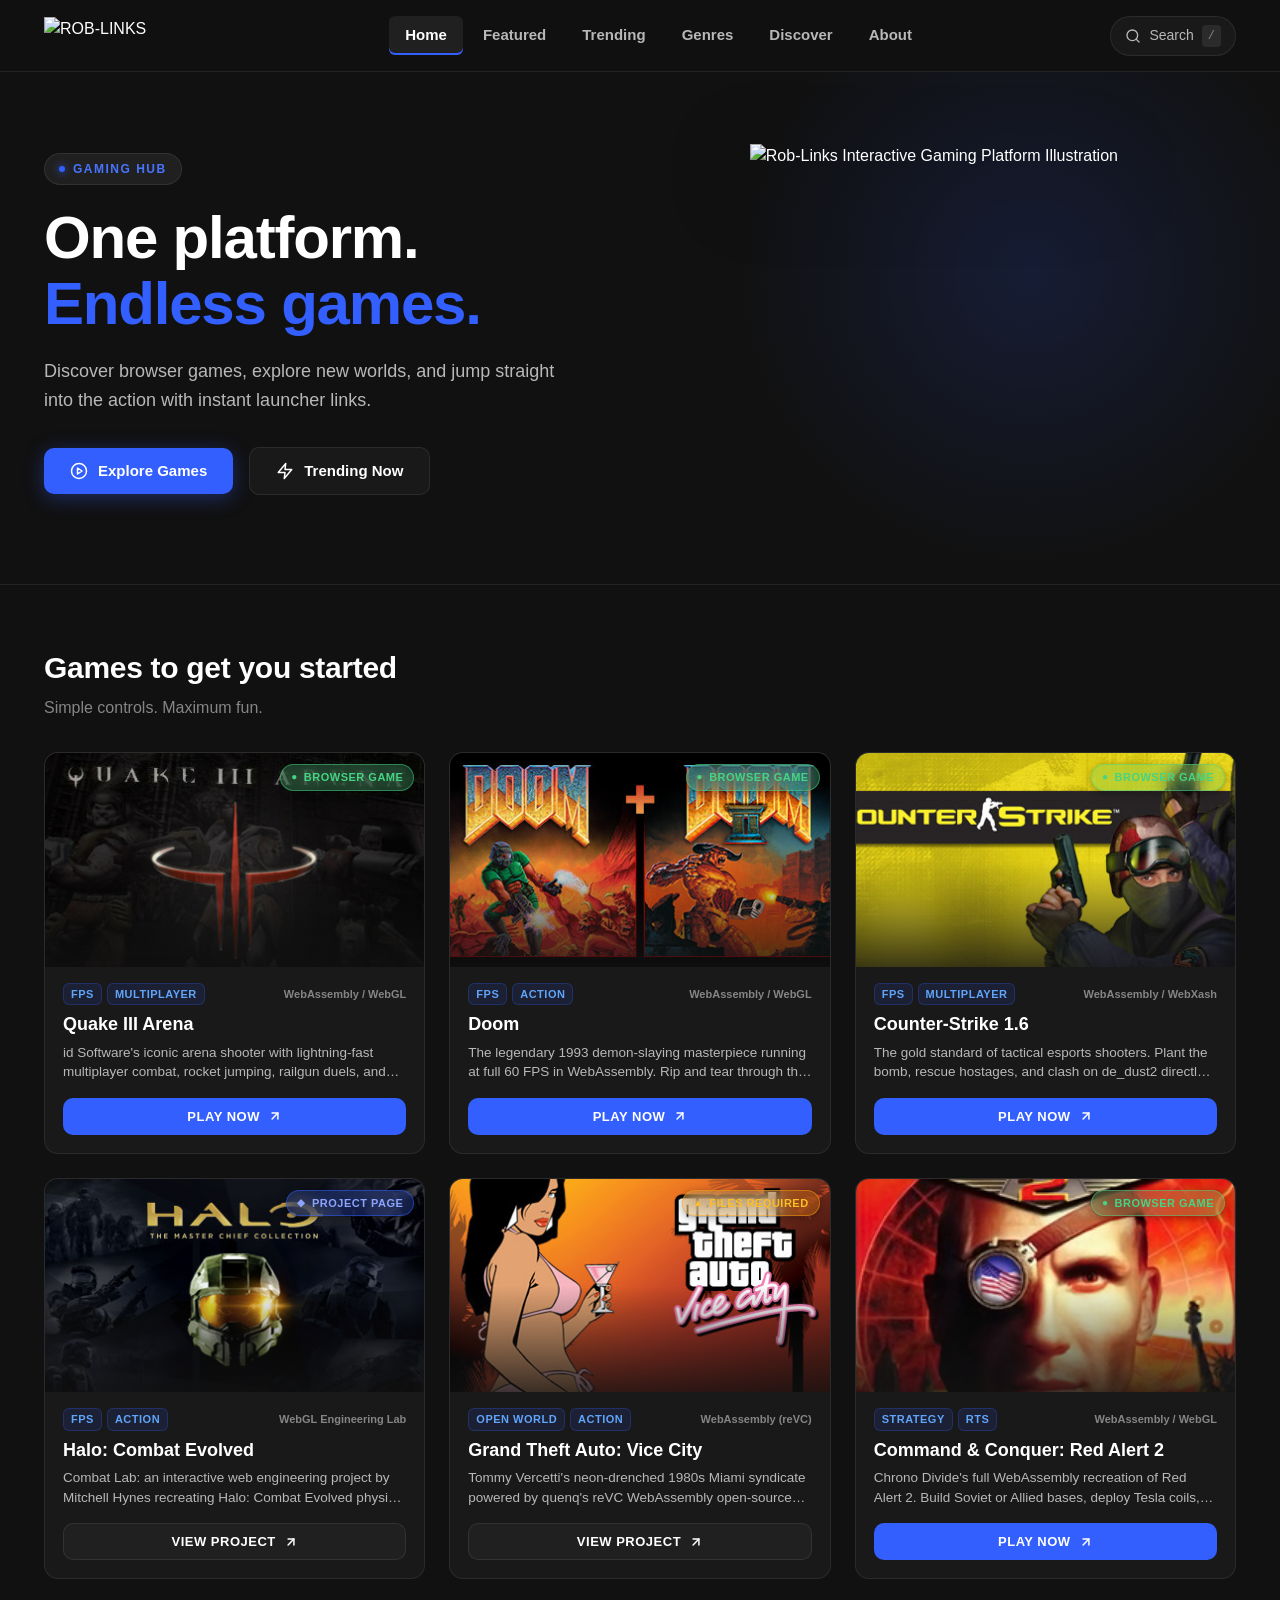
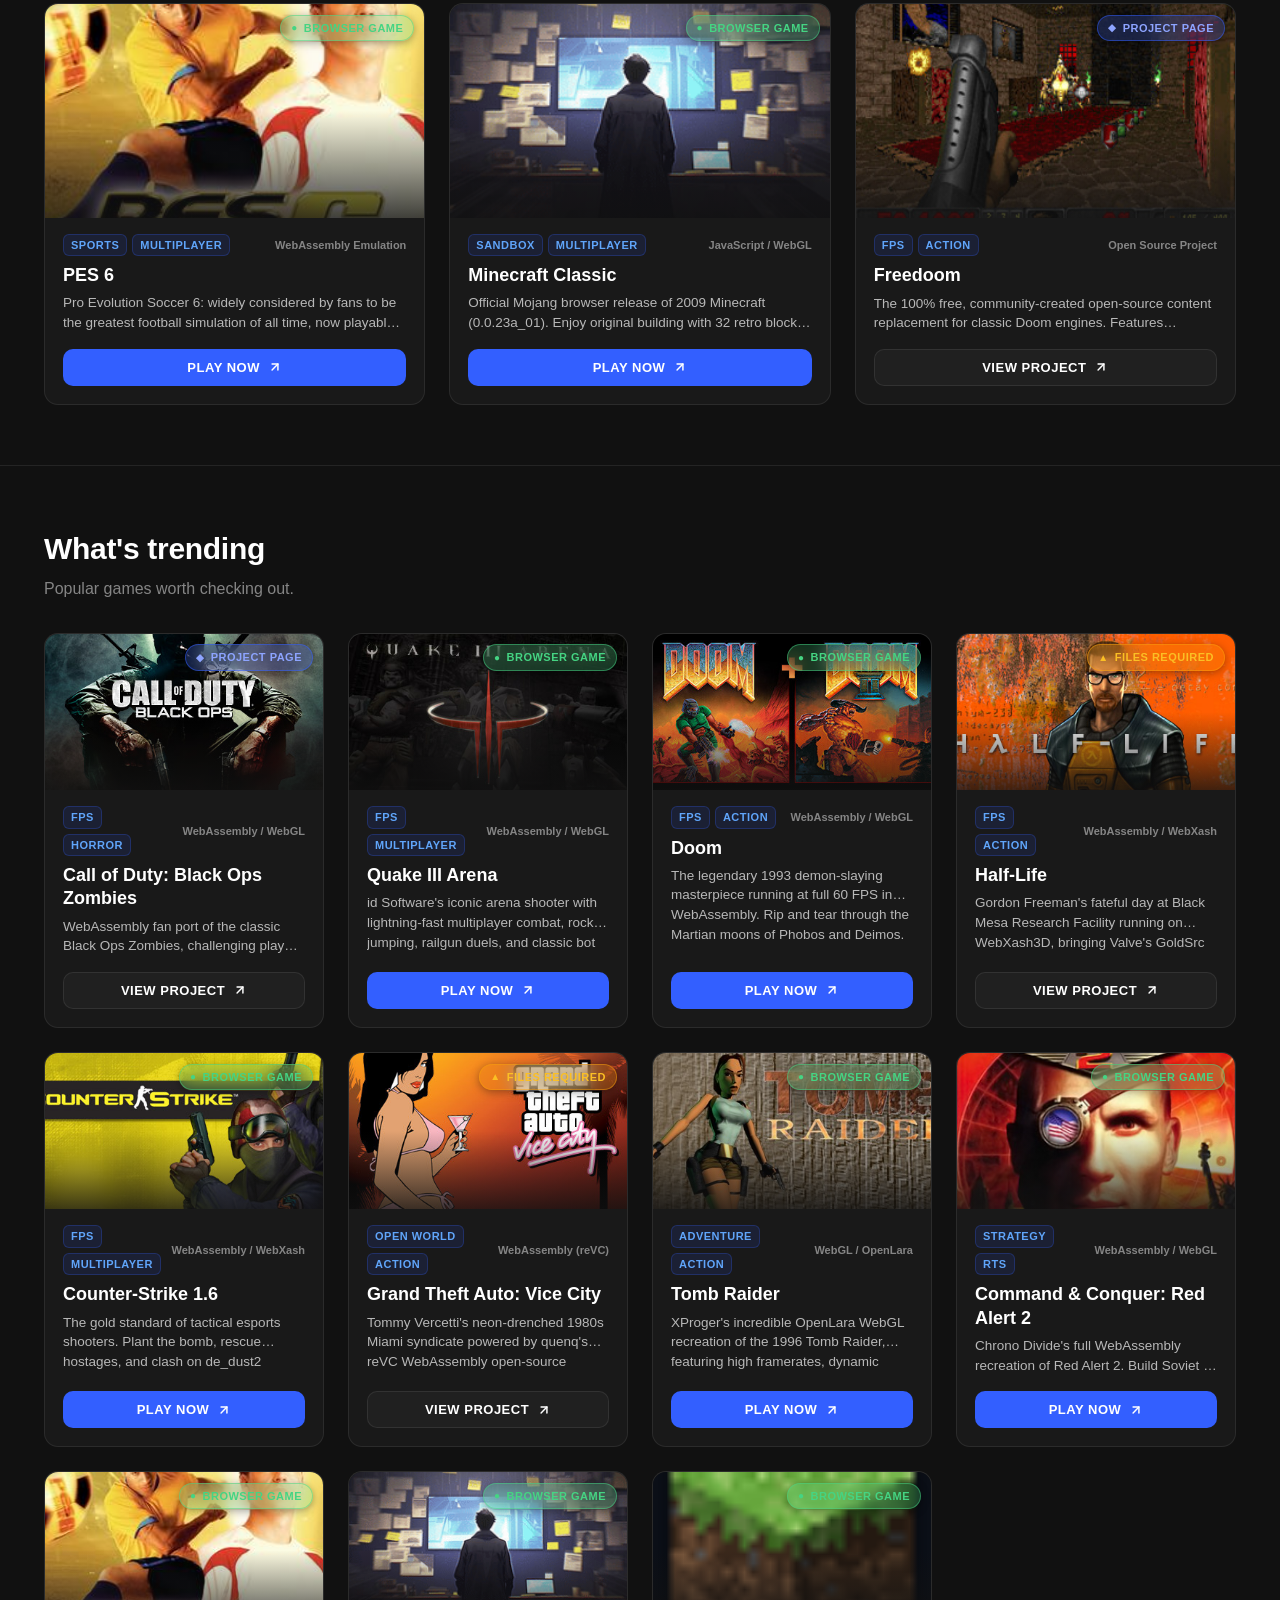
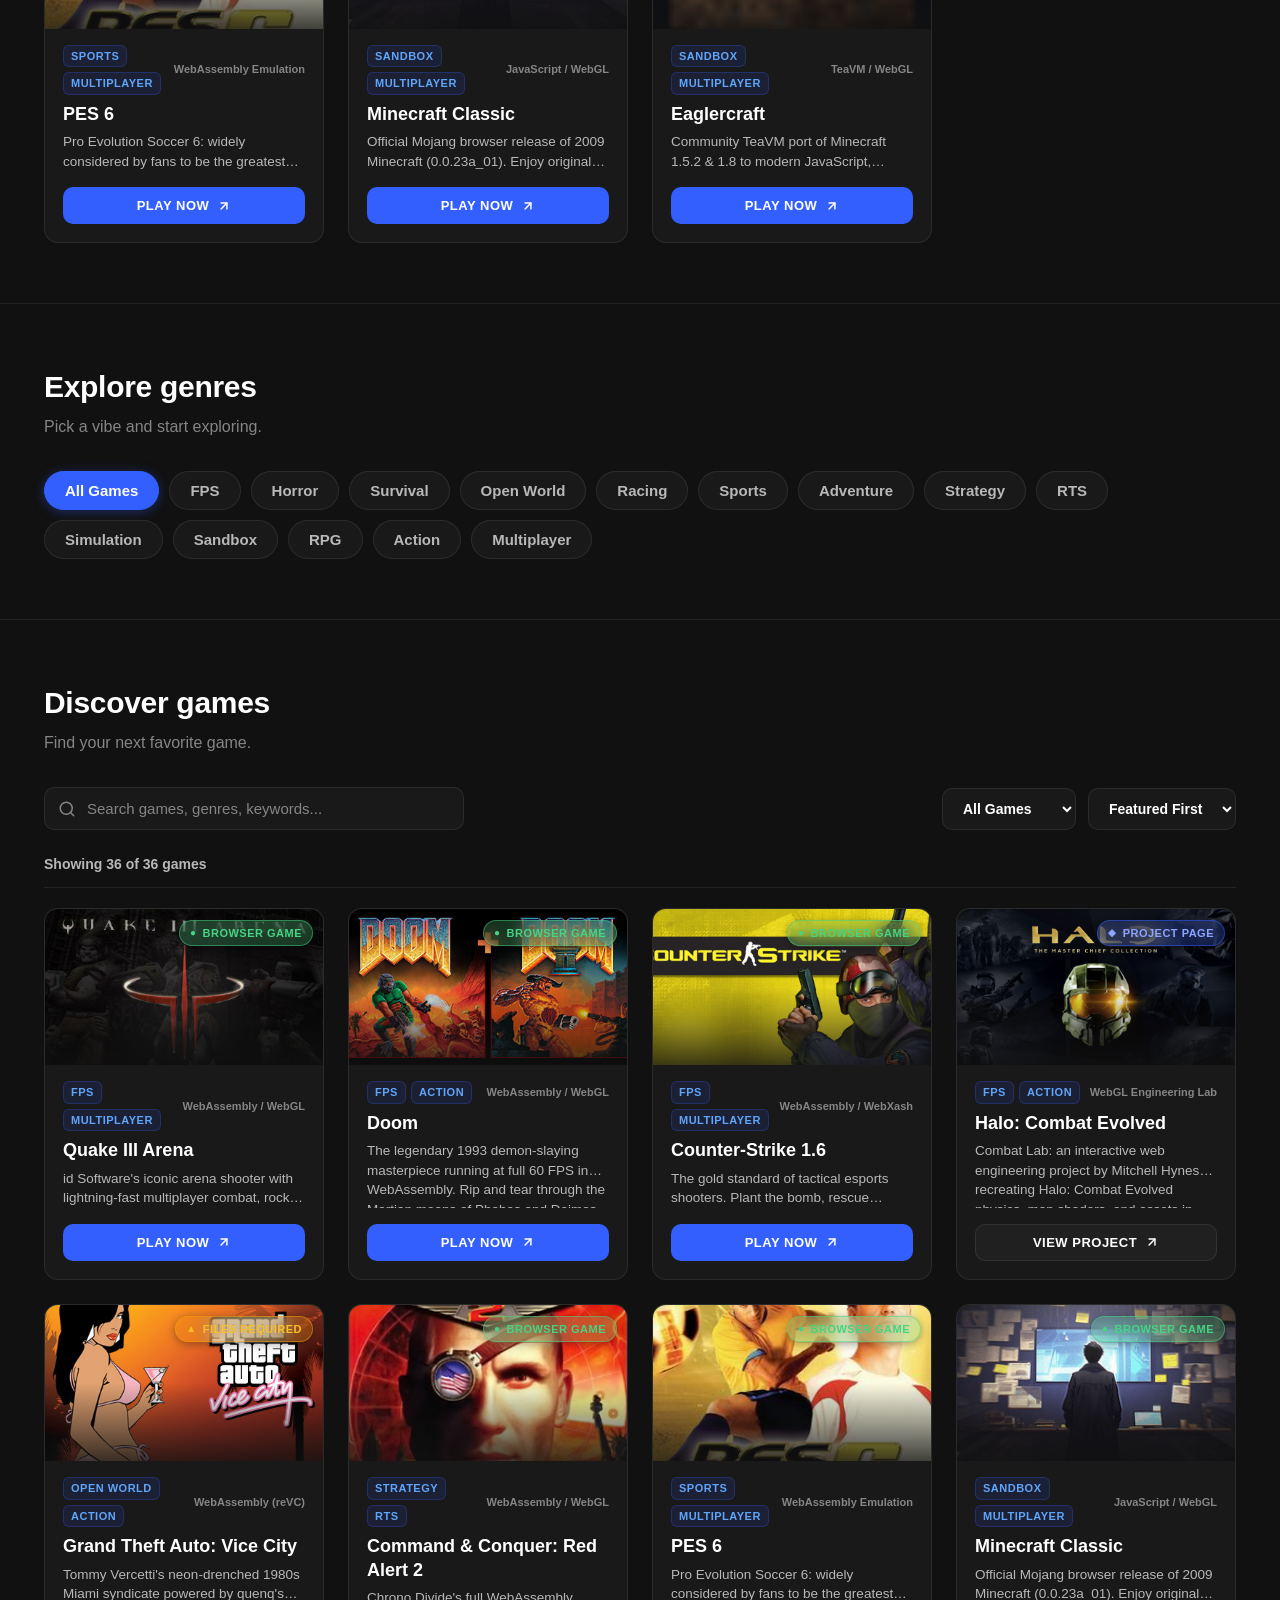
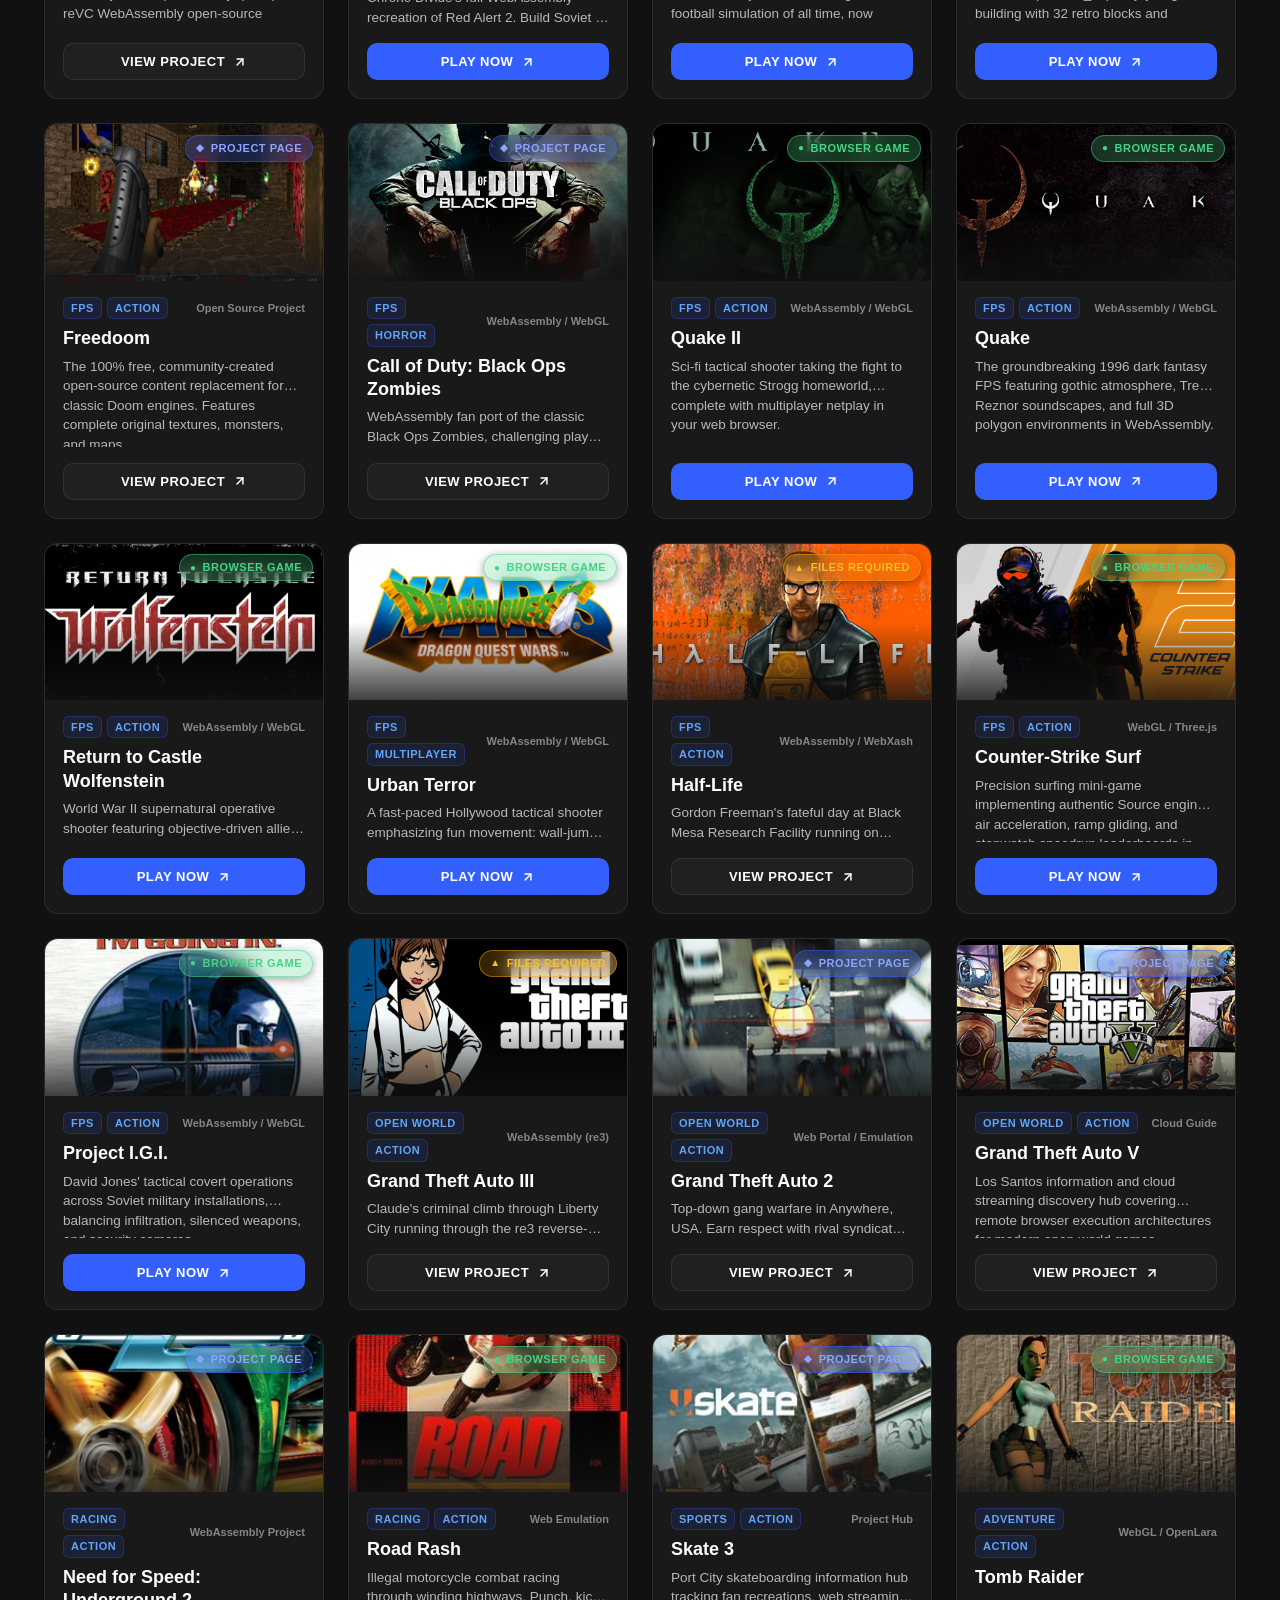
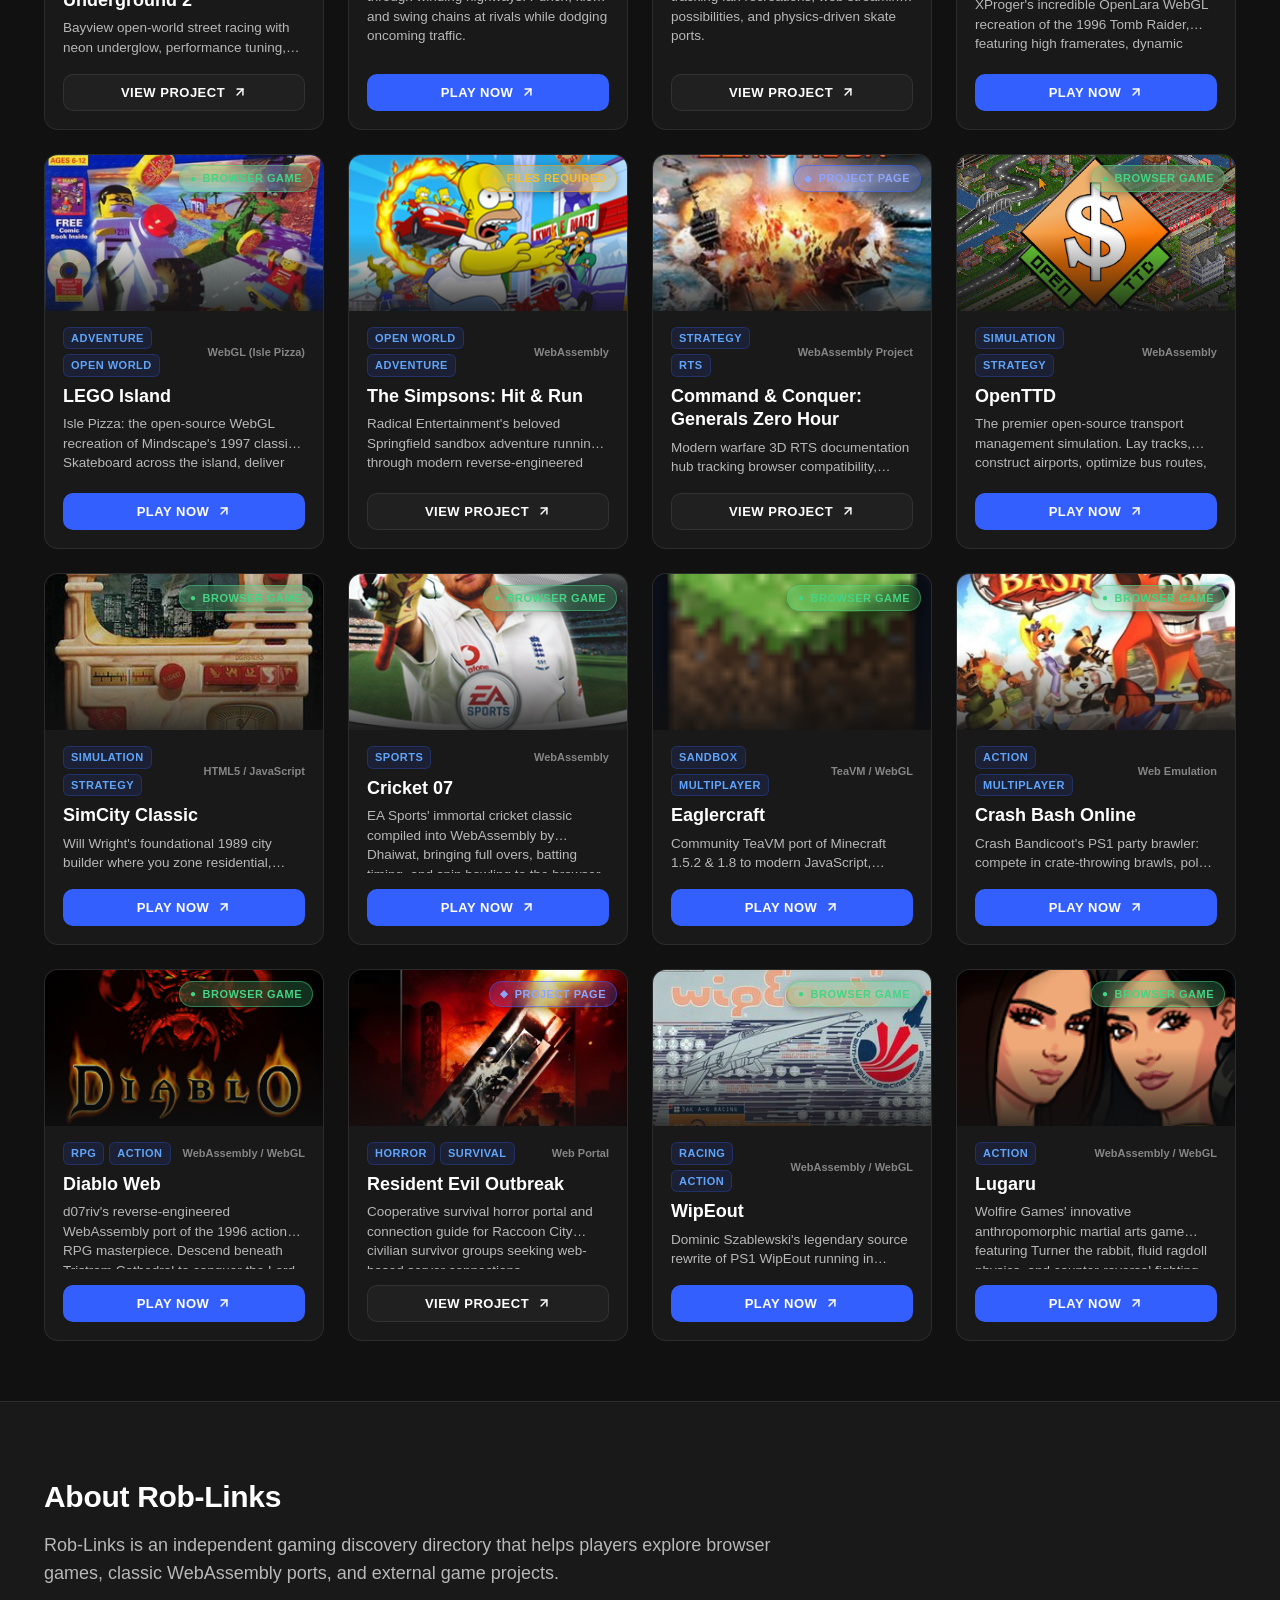
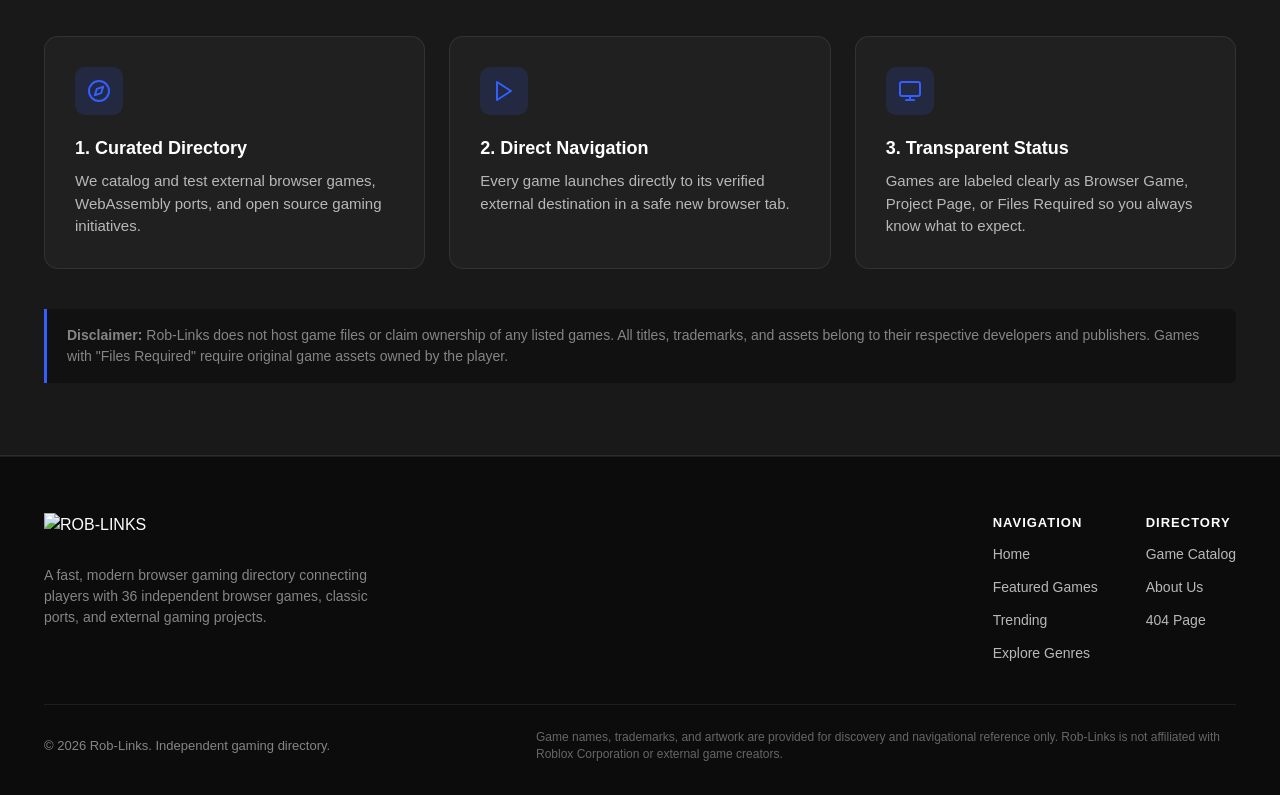
==== index.html @ 2cc61511 "Transform Rob-Links into full 36-game directory with authentic artwork, verified links, and game det" ====
<!DOCTYPE html>
<html lang="en">
<head>
  <meta charset="UTF-8">
  <meta name="viewport" content="width=device-width, initial-scale=1.0">
  <title>Rob-Links | Discover Browser Games</title>
  
  <!-- SEO & Social Sharing Metadata -->
  <meta name="description" content="Discover browser games, explore different genres, and launch your favorite gaming demos with Rob-Links.">
  <meta name="theme-color" content="#111111">
  <meta name="robots" content="index, follow">

  <!-- Open Graph -->
  <meta property="og:type" content="website">
  <meta property="og:title" content="Rob-Links | Discover Browser Games">
  <meta property="og:description" content="Discover browser games, explore different genres, and launch your favorite gaming demos with Rob-Links.">
  <meta property="og:image" content="assets/images/hero-illustration.svg">

  <!-- Favicon -->
  <link rel="icon" type="image/svg+xml" href="assets/images/favicon.svg">

  <!-- Stylesheet (Relative Path for GitHub Pages compatibility) -->
  <link rel="stylesheet" href="assets/css/style.css">
</head>
<body>

  <!-- ======================================================================
       1. Header & Navigation
       ====================================================================== -->
  <header class="site-header" role="banner">
    <div class="container header-inner">
      <!-- Left: Logo & Brand -->
      <a href="#home" class="brand-link" aria-label="Rob-Links Homepage">
        <img src="assets/images/logo.svg" alt="ROB-LINKS" class="brand-logo-img" width="180" height="42">
      </a>

      <!-- Center: Desktop Navigation -->
      <nav class="main-nav" aria-label="Primary Navigation">
        <ul class="nav-list">
          <li><a href="#home" class="nav-link is-active">Home</a></li>
          <li><a href="#featured" class="nav-link">Featured</a></li>
          <li><a href="#trending" class="nav-link">Trending</a></li>
          <li><a href="#genres" class="nav-link">Genres</a></li>
          <li><a href="#discover" class="nav-link">Discover</a></li>
          <li><a href="#about" class="nav-link">About</a></li>
        </ul>
      </nav>

      <!-- Right: Search Trigger & Mobile Toggle -->
      <div class="header-actions">
        <a href="#discover" class="btn-search-trigger" aria-label="Jump to game search">
          <svg viewBox="0 0 24 24" width="16" height="16" fill="none" stroke="currentColor" stroke-width="2" stroke-linecap="round" stroke-linejoin="round" aria-hidden="true">
            <circle cx="11" cy="11" r="8"></circle>
            <line x1="21" y1="21" x2="16.65" y2="16.65"></line>
          </svg>
          <span>Search</span>
          <span class="search-shortcut">/</span>
        </a>

        <!-- Mobile Menu Hamburger Button -->
        <button type="button" class="btn-mobile-menu" id="mobileMenuBtn" aria-label="Toggle navigation menu" aria-expanded="false" aria-controls="mobileNav">
          <span></span>
          <span></span>
          <span></span>
        </button>
      </div>
    </div>

    <!-- Mobile Navigation Drawer -->
    <nav class="mobile-nav" id="mobileNav" aria-label="Mobile Navigation">
      <ul class="mobile-nav-list">
        <li><a href="#home" class="nav-link">Home</a></li>
        <li><a href="#featured" class="nav-link">Featured</a></li>
        <li><a href="#trending" class="nav-link">Trending</a></li>
        <li><a href="#genres" class="nav-link">Genres</a></li>
        <li><a href="#discover" class="nav-link">Discover</a></li>
        <li><a href="#about" class="nav-link">About</a></li>
      </ul>
    </nav>
  </header>

  <main id="mainContent">

    <!-- ====================================================================
         2. Hero Section
         ==================================================================== -->
    <section id="home" class="hero-section" aria-labelledby="heroTitle">
      <div class="hero-ambient-glow" aria-hidden="true"></div>
      <div class="container hero-grid">
        <!-- Left: Copy & Actions -->
        <div class="hero-content">
          <div class="hero-badge">
            <span class="hero-badge-dot"></span>
            <span>Gaming Hub</span>
          </div>
          <h1 id="heroTitle" class="hero-title">
            One platform.
            <span class="title-accent">Endless games.</span>
          </h1>
          <p class="hero-description">
            Discover browser games, explore new worlds, and jump straight into the action with instant launcher links.
          </p>
          <div class="hero-cta-group">
            <a href="#discover" class="btn btn-primary">
              <svg viewBox="0 0 24 24" width="18" height="18" fill="none" stroke="currentColor" stroke-width="2" stroke-linecap="round" stroke-linejoin="round" aria-hidden="true">
                <circle cx="12" cy="12" r="10"></circle>
                <polygon points="10 8 16 12 10 16 10 8"></polygon>
              </svg>
              <span>Explore Games</span>
            </a>
            <a href="#trending" class="btn btn-secondary">
              <svg viewBox="0 0 24 24" width="18" height="18" fill="none" stroke="currentColor" stroke-width="2" stroke-linecap="round" stroke-linejoin="round" aria-hidden="true">
                <path d="M13 2L3 14h9l-1 8 10-12h-9l1-8z"></path>
              </svg>
              <span>Trending Now</span>
            </a>
          </div>
        </div>

        <!-- Right: Custom Gaming Visual Illustration -->
        <div class="hero-visual" aria-hidden="true">
          <img 
            src="assets/images/hero-illustration.svg" 
            alt="Rob-Links Interactive Gaming Platform Illustration" 
            class="hero-illustration-img" 
            width="580" 
            height="430"
          >
        </div>
      </div>
    </section>

    <!-- ====================================================================
         3. Featured Games Section
         ==================================================================== -->
    <section id="featured" class="section-wrapper featured-section" aria-labelledby="featuredHeading">
      <div class="container">
        <header class="section-header">
          <div class="section-title-wrap">
            <h2 id="featuredHeading" class="section-title">Games to get you started</h2>
            <p class="section-subtitle">Simple controls. Maximum fun.</p>
          </div>
        </header>

        <!-- Featured 3-Card Grid (Populated dynamically from GAMES catalog) -->
        <div class="games-grid featured-grid" id="featuredGrid" role="region" aria-label="Featured Games">
          <!-- Populated by app.js -->
        </div>
      </div>
    </section>

    <!-- ====================================================================
         4. Trending Games Section
         ==================================================================== -->
    <section id="trending" class="section-wrapper trending-section" aria-labelledby="trendingHeading">
      <div class="container">
        <header class="section-header">
          <div class="section-title-wrap">
            <h2 id="trendingHeading" class="section-title">What's trending</h2>
            <p class="section-subtitle">Popular games worth checking out.</p>
          </div>
        </header>

        <!-- Trending 4-Card Grid (Populated dynamically from GAMES catalog) -->
        <div class="games-grid trending-grid" id="trendingGrid" role="region" aria-label="Trending Games">
          <!-- Populated by app.js -->
        </div>
      </div>
    </section>

    <!-- ====================================================================
         5. Explore Genres Section
         ==================================================================== -->
    <section id="genres" class="section-wrapper genres-section" aria-labelledby="genresHeading">
      <div class="container">
        <header class="section-header">
          <div class="section-title-wrap">
            <h2 id="genresHeading" class="section-title">Explore genres</h2>
            <p class="section-subtitle">Pick a vibe and start exploring.</p>
          </div>
        </header>

        <!-- Interactive Genre Pills Filter -->
        <div class="genres-pill-wrapper" id="genreFilterContainer" role="group" aria-label="Game Genre Filters">
          <!-- Populated by app.js -->
        </div>
      </div>
    </section>

    <!-- ====================================================================
         6. Discover Games Catalog Section
         ==================================================================== -->
    <section id="discover" class="section-wrapper discover-section" aria-labelledby="discoverHeading">
      <div class="container">
        <header class="section-header">
          <div class="section-title-wrap">
            <h2 id="discoverHeading" class="section-title">Discover games</h2>
            <p class="section-subtitle">Find your next favorite game.</p>
          </div>
        </header>

        <!-- Catalog Toolbar: Search, Genre Select, and Sorting -->
        <div class="catalog-toolbar">
          <!-- Search Control -->
          <div class="catalog-search-wrap">
            <svg class="search-input-icon" viewBox="0 0 24 24" width="18" height="18" fill="none" stroke="currentColor" stroke-width="2" stroke-linecap="round" stroke-linejoin="round" aria-hidden="true">
              <circle cx="11" cy="11" r="8"></circle>
              <line x1="21" y1="21" x2="16.65" y2="16.65"></line>
            </svg>
            <input 
              type="text" 
              id="gameSearch" 
              class="catalog-search-input" 
              placeholder="Search games, genres, keywords..." 
              autocomplete="off" 
              spellcheck="false"
              aria-label="Search game catalog"
            >
            <button type="button" id="clearSearchBtn" class="btn-clear-search" aria-label="Clear search input">
              <svg viewBox="0 0 24 24" width="16" height="16" fill="none" stroke="currentColor" stroke-width="2.5" stroke-linecap="round" stroke-linejoin="round" aria-hidden="true">
                <line x1="18" y1="6" x2="6" y2="18"></line>
                <line x1="6" y1="6" x2="18" y2="18"></line>
              </svg>
            </button>
          </div>

          <!-- Controls: Category Dropdown & Sorter -->
          <div class="catalog-controls">
            <label for="catalogGenreSelect" class="visually-hidden" style="position: absolute; width: 1px; height: 1px; padding: 0; margin: -1px; overflow: hidden; clip: rect(0, 0, 0, 0); border: 0;">Genre</label>
            <select id="catalogGenreSelect" class="catalog-select" aria-label="Filter games by genre">
              <!-- Populated by app.js -->
            </select>

            <label for="catalogSortSelect" class="visually-hidden" style="position: absolute; width: 1px; height: 1px; padding: 0; margin: -1px; overflow: hidden; clip: rect(0, 0, 0, 0); border: 0;">Sort By</label>
            <select id="catalogSortSelect" class="catalog-select" aria-label="Sort catalog games">
              <option value="featured">Featured First</option>
              <option value="az">Name (A–Z)</option>
              <option value="za">Name (Z–A)</option>
              <option value="availability">Playable First</option>
              <option value="platform">By Platform</option>
            </select>
          </div>
        </div>

        <!-- Result Metadata Bar -->
        <div class="catalog-meta-bar">
          <span class="catalog-result-count" id="catalogResultCount">Showing 36 games</span>
        </div>

        <!-- Complete Games Catalog Grid -->
        <div class="games-grid catalog-grid" id="catalogGrid" role="region" aria-label="Game Catalog Grid">
          <!-- Populated by app.js -->
        </div>

        <!-- Empty State (Shown when search/filter has 0 matches) -->
        <div class="catalog-empty-state" id="catalogEmptyState" role="status">
          <div class="empty-icon" aria-hidden="true">
            <svg viewBox="0 0 24 24" width="48" height="48" fill="none" stroke="currentColor" stroke-width="1.5" stroke-linecap="round" stroke-linejoin="round">
              <circle cx="11" cy="11" r="8"></circle>
              <line x1="21" y1="21" x2="16.65" y2="16.65"></line>
              <line x1="8" y1="11" x2="14" y2="11"></line>
            </svg>
          </div>
          <h3 class="empty-title">No games found</h3>
          <p class="empty-subtitle">Try another search or select a different category.</p>
          <button type="button" id="resetFiltersBtn" class="btn btn-secondary">
            <span>Reset All Filters</span>
          </button>
        </div>
      </div>
    </section>

    <!-- ====================================================================
         7. About Section
         ==================================================================== -->
    <section id="about" class="about-section" aria-labelledby="aboutHeading">
      <div class="container">
        <div class="about-intro">
          <h2 id="aboutHeading" class="section-title">About Rob-Links</h2>
          <p class="about-description">
            Rob-Links is an independent gaming discovery directory that helps players explore browser games, classic WebAssembly ports, and external game projects.
          </p>
        </div>

        <div class="about-grid">
          <!-- Card 1: External Directory -->
          <div class="about-card">
            <div class="about-card-icon" aria-hidden="true">
              <svg viewBox="0 0 24 24" width="24" height="24" fill="none" stroke="currentColor" stroke-width="2" stroke-linecap="round" stroke-linejoin="round">
                <circle cx="12" cy="12" r="10"></circle>
                <polygon points="16.24 7.76 14.12 14.12 7.76 16.24 9.88 9.88 16.24 7.76"></polygon>
              </svg>
            </div>
            <h3 class="about-card-title">1. Curated Directory</h3>
            <p class="about-card-text">We catalog and test external browser games, WebAssembly ports, and open source gaming initiatives.</p>
          </div>

          <!-- Card 2: Safe External Launch -->
          <div class="about-card">
            <div class="about-card-icon" aria-hidden="true">
              <svg viewBox="0 0 24 24" width="24" height="24" fill="none" stroke="currentColor" stroke-width="2" stroke-linecap="round" stroke-linejoin="round">
                <polygon points="5 3 19 12 5 21 5 3"></polygon>
              </svg>
            </div>
            <h3 class="about-card-title">2. Direct Navigation</h3>
            <p class="about-card-text">Every game launches directly to its verified external destination in a safe new browser tab.</p>
          </div>

          <!-- Card 3: Clear Availability -->
          <div class="about-card">
            <div class="about-card-icon" aria-hidden="true">
              <svg viewBox="0 0 24 24" width="24" height="24" fill="none" stroke="currentColor" stroke-width="2" stroke-linecap="round" stroke-linejoin="round">
                <rect x="2" y="3" width="20" height="14" rx="2" ry="2"></rect>
                <line x1="8" y1="21" x2="16" y2="21"></line>
                <line x1="12" y1="17" x2="12" y2="21"></line>
              </svg>
            </div>
            <h3 class="about-card-title">3. Transparent Status</h3>
            <p class="about-card-text">Games are labeled clearly as Browser Game, Project Page, or Files Required so you always know what to expect.</p>
          </div>
        </div>

        <div class="about-disclaimer-box" role="note">
          <p><strong>Disclaimer:</strong> Rob-Links does not host game files or claim ownership of any listed games. All titles, trademarks, and assets belong to their respective developers and publishers. Games with "Files Required" require original game assets owned by the player.</p>
        </div>
      </div>
    </section>

  </main>

  <!-- ======================================================================
       8. Footer
       ====================================================================== -->
  <footer class="site-footer" role="contentinfo">
    <div class="container">
      <div class="footer-top">
        <div class="footer-brand">
          <a href="#home" class="brand-link" aria-label="Rob-Links Footer Home">
            <img src="assets/images/logo.svg" alt="ROB-LINKS" width="160" height="38">
          </a>
          <p class="footer-desc">
            A fast, modern browser gaming directory connecting players with 36 independent browser games, classic ports, and external gaming projects.
          </p>
        </div>

        <div class="footer-nav">
          <div class="footer-nav-col">
            <span class="footer-col-title">Navigation</span>
            <a href="#home" class="footer-link">Home</a>
            <a href="#featured" class="footer-link">Featured Games</a>
            <a href="#trending" class="footer-link">Trending</a>
            <a href="#genres" class="footer-link">Explore Genres</a>
          </div>
          <div class="footer-nav-col">
            <span class="footer-col-title">Directory</span>
            <a href="#discover" class="footer-link">Game Catalog</a>
            <a href="#about" class="footer-link">About Us</a>
            <a href="404.html" class="footer-link">404 Page</a>
          </div>
        </div>
      </div>

      <div class="footer-bottom">
        <p class="footer-copyright">
          &copy; 2026 Rob-Links. Independent gaming directory.
        </p>
        <p class="footer-legal">
          Game names, trademarks, and artwork are provided for discovery and navigational reference only. Rob-Links is not affiliated with Roblox Corporation or external game creators.
        </p>
      </div>
    </div>
  </footer>

  <!-- Floating Back to Top Button -->
  <button type="button" class="btn-back-to-top" id="backToTopBtn" aria-label="Back to top of page">
    <svg viewBox="0 0 24 24" width="20" height="20" fill="none" stroke="currentColor" stroke-width="2.5" stroke-linecap="round" stroke-linejoin="round" aria-hidden="true">
      <polyline points="18 15 12 9 6 15"></polyline>
    </svg>
  </button>

  <!-- ======================================================================
       9. Game Details Modal Dialog
       ====================================================================== -->
  <div class="modal-overlay" id="gameDetailsModal" role="dialog" aria-modal="true" aria-hidden="true" aria-labelledby="detailsModalTitle">
    <div class="modal-backdrop" id="detailsModalBackdrop"></div>
    <div class="modal-details-card">
      <div class="modal-details-header">
        <div id="detailsModalMedia"></div>
        <div class="modal-header-gradient"></div>
        <button type="button" class="btn-modal-close-icon" id="detailsModalCloseBtn" aria-label="Close game details modal">
          <svg viewBox="0 0 24 24" width="18" height="18" fill="none" stroke="currentColor" stroke-width="2.5" stroke-linecap="round" stroke-linejoin="round">
            <line x1="18" y1="6" x2="6" y2="18"></line>
            <line x1="6" y1="6" x2="18" y2="18"></line>
          </svg>
        </button>
      </div>

      <div class="modal-details-body">
        <div class="modal-top-row">
          <h2 class="modal-title" id="detailsModalTitle">Game Title</h2>
          <div id="detailsModalStatusBadge"></div>
        </div>

        <div class="modal-genres-wrap" id="detailsModalGenres"></div>

        <p class="modal-description-text" id="detailsModalDescription">Detailed game description.</p>

        <div class="modal-specs-grid">
          <div class="modal-spec-item">
            <span class="modal-spec-label">Platform / Engine</span>
            <span class="modal-spec-val" id="detailsModalPlatform">WebAssembly / WebGL</span>
          </div>
          <div class="modal-spec-item">
            <span class="modal-spec-label">Requirements</span>
            <span class="modal-spec-val" id="detailsModalRequirements">Keyboard &amp; mouse lock supported.</span>
          </div>
        </div>

        <div class="modal-footer-action-row">
          <div class="modal-external-notice" id="detailsModalExternalNotice">
            <svg viewBox="0 0 24 24" width="16" height="16" fill="none" stroke="currentColor" stroke-width="2" stroke-linecap="round" stroke-linejoin="round" aria-hidden="true">
              <circle cx="12" cy="12" r="10"></circle>
              <line x1="12" y1="16" x2="12" y2="12"></line>
              <line x1="12" y1="8" x2="12.01" y2="8"></line>
            </svg>
            <span>Opens external game destination in a new tab.</span>
          </div>
          <button type="button" class="btn-modal-launch" id="detailsModalLaunchBtn">
            <span>PLAY NOW</span>
            <svg viewBox="0 0 24 24" width="16" height="16" fill="none" stroke="currentColor" stroke-width="2.5" stroke-linecap="round" stroke-linejoin="round" aria-hidden="true">
              <path d="M18 13v6a2 2 0 0 1-2 2H5a2 2 0 0 1-2-2V8a2 2 0 0 1 2-2h6"></path>
              <polyline points="15 3 21 3 21 9"></polyline>
              <line x1="10" y1="14" x2="21" y2="3"></line>
            </svg>
          </button>
        </div>
      </div>
    </div>
  </div>

  <!-- Scripts (Single Source of Truth + App Logic) -->
  <script src="assets/js/games-data.js"></script>
  <script src="assets/js/app.js"></script>
</body>
</html>
---- assets/css/style.css ----
/* ==========================================================================
   ROB-LINKS — Gaming Discovery Platform Stylesheet
   Inspired by modern dark gaming interfaces and Roblox aesthetic.
   ========================================================================== */

/* --------------------------------------------------------------------------
   1. Design System & CSS Variables
   -------------------------------------------------------------------------- */
:root {
  /* Color Palette */
  --background: #111111;
  --surface: #191919;
  --surface-hover: #242424;
  --surface-elevated: #202020;

  --text-primary: #ffffff;
  --text-secondary: #b8b8b8;
  --text-muted: #858585;

  --accent: #335fff;
  --accent-hover: #4774ff;
  --accent-glow: rgba(51, 95, 255, 0.25);

  --border: rgba(255, 255, 255, 0.08);
  --border-focus: rgba(51, 95, 255, 0.6);

  --success: #45d483;
  --warning: #f59e0b;
  --danger: #ef4444;

  /* Typography */
  --font-sans: 'Inter', -apple-system, BlinkMacSystemFont, 'Segoe UI', Roboto, Helvetica, Arial, sans-serif;
  --font-mono: 'JetBrains Mono', 'Fira Code', monospace;

  /* Layout & Spacing */
  --container-max: 1240px;
  --header-height: 72px;
  --radius-sm: 6px;
  --radius-md: 10px;
  --radius-lg: 14px;
  --radius-full: 9999px;

  /* Transitions */
  --transition-fast: 0.15s ease;
  --transition-normal: 0.25s ease;
  --transition-smooth: 0.35s cubic-bezier(0.16, 1, 0.3, 1);

  /* Shadows */
  --shadow-sm: 0 2px 8px rgba(0, 0, 0, 0.35);
  --shadow-md: 0 8px 24px rgba(0, 0, 0, 0.45);
  --shadow-lg: 0 16px 40px rgba(0, 0, 0, 0.6);
  --shadow-accent: 0 4px 20px rgba(51, 95, 255, 0.35);
}

/* --------------------------------------------------------------------------
   2. Reset & Base Styles
   -------------------------------------------------------------------------- */
*,
*::before,
*::after {
  box-sizing: border-box;
  margin: 0;
  padding: 0;
}

html {
  font-size: 16px;
  scroll-behavior: smooth;
  scroll-padding-top: calc(var(--header-height) + 16px);
  -webkit-text-size-adjust: 100%;
}

body {
  background-color: var(--background);
  color: var(--text-primary);
  font-family: var(--font-sans);
  line-height: 1.5;
  overflow-x: hidden;
  min-height: 100vh;
  display: flex;
  flex-direction: column;
  -webkit-font-smoothing: antialiased;
  -moz-osx-font-smoothing: grayscale;
}

body.modal-open {
  overflow: hidden;
}

a {
  color: inherit;
  text-decoration: none;
  transition: color var(--transition-fast);
}

button {
  font-family: inherit;
  font-size: inherit;
  cursor: pointer;
  border: none;
  background: none;
  color: inherit;
  outline: none;
}

img, svg {
  display: block;
  max-width: 100%;
}

/* Accessible focus visible rings */
:focus-visible {
  outline: 2px solid var(--accent);
  outline-offset: 2px;
}

/* Container */
.container {
  width: 100%;
  max-width: var(--container-max);
  margin-left: auto;
  margin-right: auto;
  padding-left: 24px;
  padding-right: 24px;
}

/* --------------------------------------------------------------------------
   3. Header & Navigation
   -------------------------------------------------------------------------- */
.site-header {
  position: sticky;
  top: 0;
  z-index: 100;
  height: var(--header-height);
  background-color: rgba(17, 17, 17, 0.88);
  backdrop-filter: blur(14px);
  -webkit-backdrop-filter: blur(14px);
  border-bottom: 1px solid var(--border);
  transition: background-color var(--transition-normal), border-color var(--transition-normal);
}

.site-header.is-scrolled {
  background-color: rgba(17, 17, 17, 0.96);
  border-bottom-color: rgba(255, 255, 255, 0.12);
  box-shadow: 0 4px 20px rgba(0, 0, 0, 0.5);
}

.header-inner {
  display: flex;
  align-items: center;
  justify-content: space-between;
  height: 100%;
}

/* Brand Logo */
.brand-link {
  display: flex;
  align-items: center;
  gap: 12px;
  user-select: none;
}

.brand-logo-img {
  height: 38px;
  width: auto;
  transition: transform var(--transition-fast);
}

.brand-link:hover .brand-logo-img {
  transform: scale(1.02);
}

/* Desktop Navigation */
.main-nav {
  display: flex;
  align-items: center;
  gap: 8px;
}

.nav-list {
  display: flex;
  align-items: center;
  list-style: none;
  gap: 4px;
}

.nav-link {
  display: inline-flex;
  align-items: center;
  padding: 8px 16px;
  font-size: 0.9375rem;
  font-weight: 600;
  color: var(--text-secondary);
  border-radius: var(--radius-sm);
  transition: color var(--transition-fast), background-color var(--transition-fast);
}

.nav-link:hover {
  color: var(--text-primary);
  background-color: var(--surface-hover);
}

.nav-link.is-active {
  color: var(--text-primary);
  background-color: var(--surface-elevated);
  box-shadow: inset 0 -2px 0 var(--accent);
}

/* Header Actions */
.header-actions {
  display: flex;
  align-items: center;
  gap: 12px;
}

.btn-search-trigger {
  display: flex;
  align-items: center;
  gap: 8px;
  padding: 8px 14px;
  background-color: var(--surface);
  border: 1px solid var(--border);
  border-radius: var(--radius-full);
  color: var(--text-secondary);
  font-size: 0.875rem;
  font-weight: 500;
  transition: all var(--transition-fast);
}

.btn-search-trigger:hover {
  background-color: var(--surface-hover);
  color: var(--text-primary);
  border-color: rgba(255, 255, 255, 0.16);
}

.search-shortcut {
  font-size: 0.75rem;
  font-family: var(--font-mono);
  background-color: rgba(255, 255, 255, 0.08);
  padding: 2px 6px;
  border-radius: 4px;
  color: var(--text-muted);
}

/* Mobile Hamburger Button */
.btn-mobile-menu {
  display: none;
  flex-direction: column;
  justify-content: center;
  align-items: center;
  gap: 5px;
  width: 40px;
  height: 40px;
  border-radius: var(--radius-sm);
  background-color: var(--surface);
  border: 1px solid var(--border);
  color: var(--text-primary);
}

.btn-mobile-menu span {
  display: block;
  width: 20px;
  height: 2px;
  background-color: currentColor;
  border-radius: 2px;
  transition: transform var(--transition-fast), opacity var(--transition-fast);
}

/* Mobile Dropdown Nav */
.mobile-nav {
  display: none;
  position: absolute;
  top: var(--header-height);
  left: 0;
  width: 100%;
  background-color: var(--surface);
  border-bottom: 1px solid var(--border);
  padding: 16px 24px;
  box-shadow: var(--shadow-lg);
}

.mobile-nav.is-open {
  display: block;
}

.mobile-nav-list {
  display: flex;
  flex-direction: column;
  list-style: none;
  gap: 8px;
}

.mobile-nav .nav-link {
  width: 100%;
  padding: 12px 16px;
  font-size: 1rem;
}

/* --------------------------------------------------------------------------
   4. Hero Section
   -------------------------------------------------------------------------- */
.hero-section {
  position: relative;
  padding: 72px 0 80px;
  overflow: hidden;
}

/* Background Ambient Lighting Glow */
.hero-ambient-glow {
  position: absolute;
  top: -100px;
  right: -50px;
  width: 600px;
  height: 600px;
  border-radius: 50%;
  background: radial-gradient(circle, rgba(51, 95, 255, 0.15) 0%, rgba(17, 17, 17, 0) 70%);
  pointer-events: none;
  z-index: 0;
}

.hero-grid {
  position: relative;
  z-index: 1;
  display: grid;
  grid-template-columns: 1.15fr 0.85fr;
  align-items: center;
  gap: 48px;
}

.hero-content {
  display: flex;
  flex-direction: column;
  align-items: flex-start;
}

.hero-badge {
  display: inline-flex;
  align-items: center;
  gap: 8px;
  padding: 6px 14px;
  background-color: var(--surface-elevated);
  border: 1px solid var(--border);
  border-radius: var(--radius-full);
  font-size: 0.75rem;
  font-weight: 700;
  letter-spacing: 1.5px;
  color: var(--accent-hover);
  text-transform: uppercase;
  margin-bottom: 20px;
}

.hero-badge-dot {
  width: 6px;
  height: 6px;
  border-radius: 50%;
  background-color: var(--accent);
  box-shadow: 0 0 8px var(--accent);
}

.hero-title {
  font-size: clamp(2.5rem, 5vw, 3.75rem);
  font-weight: 900;
  line-height: 1.1;
  letter-spacing: -0.02em;
  color: var(--text-primary);
  margin-bottom: 20px;
}

.hero-title .title-accent {
  color: var(--accent);
  display: block;
}

.hero-description {
  font-size: 1.125rem;
  line-height: 1.6;
  color: var(--text-secondary);
  max-width: 520px;
  margin-bottom: 32px;
}

.hero-cta-group {
  display: flex;
  align-items: center;
  gap: 16px;
  flex-wrap: wrap;
}

/* Button Component Styles */
.btn {
  display: inline-flex;
  align-items: center;
  justify-content: center;
  gap: 10px;
  padding: 12px 26px;
  border-radius: var(--radius-md);
  font-weight: 700;
  font-size: 0.9375rem;
  transition: all var(--transition-fast);
  text-decoration: none;
}

.btn-primary {
  background-color: var(--accent);
  color: #ffffff;
  box-shadow: var(--shadow-accent);
}

.btn-primary:hover {
  background-color: var(--accent-hover);
  transform: translateY(-2px);
  box-shadow: 0 6px 24px rgba(51, 95, 255, 0.45);
}

.btn-secondary {
  background-color: var(--surface);
  color: var(--text-primary);
  border: 1px solid var(--border);
}

.btn-secondary:hover {
  background-color: var(--surface-hover);
  border-color: rgba(255, 255, 255, 0.15);
  transform: translateY(-2px);
}

/* Hero Visual Graphic */
.hero-visual {
  position: relative;
  display: flex;
  align-items: center;
  justify-content: center;
}

.hero-illustration-img {
  width: 100%;
  max-width: 580px;
  height: auto;
  filter: drop-shadow(0 20px 40px rgba(0, 0, 0, 0.7));
  transition: transform var(--transition-smooth);
}

.hero-visual:hover .hero-illustration-img {
  transform: translateY(-4px);
}

/* --------------------------------------------------------------------------
   5. Section Headers & Common Layout
   -------------------------------------------------------------------------- */
.section-wrapper {
  padding: 60px 0;
  border-top: 1px solid var(--border);
}

.section-header {
  margin-bottom: 32px;
}

.section-title-wrap {
  display: flex;
  flex-direction: column;
  gap: 6px;
}

.section-title {
  font-size: 1.875rem;
  font-weight: 800;
  letter-spacing: -0.01em;
  color: var(--text-primary);
}

.section-subtitle {
  font-size: 1rem;
  color: var(--text-muted);
}

/* --------------------------------------------------------------------------
   6. Game Cards & Grids
   -------------------------------------------------------------------------- */
.games-grid {
  display: grid;
  gap: 24px;
}

/* Featured: 3 Cards Row */
.featured-grid {
  grid-template-columns: repeat(3, 1fr);
}

/* Trending: 4 Cards Row */
.trending-grid {
  grid-template-columns: repeat(4, 1fr);
}

/* Discover Catalog Grid: Responsive Auto-Fill */
.catalog-grid {
  grid-template-columns: repeat(auto-fill, minmax(270px, 1fr));
}

/* Individual Game Card */
.game-card {
  position: relative;
  display: flex;
  flex-direction: column;
  background-color: var(--surface);
  border: 1px solid var(--border);
  border-radius: var(--radius-lg);
  overflow: hidden;
  transition: transform var(--transition-fast), border-color var(--transition-fast), box-shadow var(--transition-fast);
  cursor: pointer;
  user-select: none;
}

.game-card:hover {
  transform: translateY(-4px);
  border-color: rgba(255, 255, 255, 0.16);
  box-shadow: var(--shadow-md);
  background-color: var(--surface-hover);
}

/* Card Media (16:9 Aspect Ratio) */
.card-media {
  position: relative;
  width: 100%;
  aspect-ratio: 16 / 9;
  background-color: #0b0f17;
  overflow: hidden;
}

.card-img {
  width: 100%;
  height: 100%;
  object-fit: cover;
  transition: transform var(--transition-smooth);
}

.game-card:hover .card-img {
  transform: scale(1.04);
}

.card-media-overlay {
  position: absolute;
  inset: 0;
  background: linear-gradient(180deg, rgba(0, 0, 0, 0) 50%, rgba(17, 17, 17, 0.8) 100%);
  pointer-events: none;
}

/* Status Indicator Badge on Media */
.card-media-badge-wrap {
  position: absolute;
  top: 10px;
  right: 10px;
  z-index: 2;
}

.availability-badge {
  display: inline-flex;
  align-items: center;
  gap: 6px;
  padding: 4px 10px;
  border-radius: var(--radius-full);
  font-size: 0.6875rem;
  font-weight: 700;
  letter-spacing: 0.5px;
  backdrop-filter: blur(10px);
  -webkit-backdrop-filter: blur(10px);
  box-shadow: var(--shadow-sm);
  text-transform: uppercase;
}

.availability-badge .badge-icon {
  font-size: 0.625rem;
  line-height: 1;
}

.badge-browser {
  background-color: rgba(69, 212, 131, 0.22);
  color: #45d483;
  border: 1px solid rgba(69, 212, 131, 0.5);
}

.badge-demo {
  background-color: rgba(56, 189, 248, 0.22);
  color: #38bdf8;
  border: 1px solid rgba(56, 189, 248, 0.5);
}

.badge-project {
  background-color: rgba(51, 95, 255, 0.22);
  color: #8da4ff;
  border: 1px solid rgba(51, 95, 255, 0.5);
}

.badge-files {
  background-color: rgba(245, 158, 11, 0.22);
  color: #fbbf24;
  border: 1px solid rgba(245, 158, 11, 0.5);
}

.badge-unavailable {
  background-color: rgba(100, 116, 139, 0.25);
  color: #94a3b8;
  border: 1px solid rgba(100, 116, 139, 0.4);
}

/* Card Content Body */
.card-content {
  display: flex;
  flex-direction: column;
  flex: 1;
  padding: 16px 18px 18px;
}

.card-meta {
  display: flex;
  align-items: center;
  justify-content: space-between;
  margin-bottom: 8px;
  gap: 8px;
}

.card-genres {
  display: flex;
  align-items: center;
  gap: 5px;
  flex-wrap: wrap;
}

.card-genre-tag {
  font-size: 0.6875rem;
  font-weight: 700;
  text-transform: uppercase;
  letter-spacing: 0.5px;
  color: #60a5fa;
  background-color: rgba(51, 95, 255, 0.12);
  border: 1px solid rgba(51, 95, 255, 0.25);
  padding: 2px 7px;
  border-radius: var(--radius-sm);
}

.card-platform {
  font-size: 0.6875rem;
  font-weight: 600;
  color: var(--text-muted);
  white-space: nowrap;
}

.card-title {
  font-size: 1.125rem;
  font-weight: 700;
  color: var(--text-primary);
  line-height: 1.3;
  margin-bottom: 6px;
}

.card-description {
  font-size: 0.84375rem;
  color: var(--text-secondary);
  line-height: 1.45;
  margin-bottom: 16px;
  display: -webkit-box;
  -webkit-line-clamp: 2;
  -webkit-box-orient: vertical;
  overflow: hidden;
  text-overflow: ellipsis;
  flex-grow: 1;
}

/* Card Action Button */
.card-actions {
  margin-top: auto;
}

.btn-card-action {
  display: flex;
  align-items: center;
  justify-content: center;
  gap: 8px;
  width: 100%;
  padding: 10px 16px;
  border-radius: var(--radius-md);
  font-weight: 700;
  font-size: 0.8125rem;
  letter-spacing: 0.5px;
  transition: all var(--transition-fast);
  cursor: pointer;
  border: 1px solid transparent;
}

.btn-play-action {
  background-color: var(--accent);
  color: #ffffff;
}

.btn-play-action:hover {
  background-color: var(--accent-hover);
  box-shadow: var(--shadow-accent);
  transform: translateY(-1px);
}

.btn-project-action {
  background-color: var(--surface-elevated);
  color: var(--text-primary);
  border-color: var(--border);
}

.btn-project-action:hover {
  background-color: var(--surface-hover);
  border-color: rgba(255, 255, 255, 0.2);
  transform: translateY(-1px);
}

/* --------------------------------------------------------------------------
   7. Explore Genres Filter Pills
   -------------------------------------------------------------------------- */
.genres-pill-wrapper {
  display: flex;
  align-items: center;
  gap: 10px;
  flex-wrap: wrap;
}

.genre-pill {
  display: inline-flex;
  align-items: center;
  padding: 10px 20px;
  background-color: var(--surface);
  border: 1px solid var(--border);
  border-radius: var(--radius-full);
  color: var(--text-secondary);
  font-weight: 600;
  font-size: 0.9375rem;
  transition: all var(--transition-fast);
  white-space: nowrap;
}

.genre-pill:hover {
  background-color: var(--surface-hover);
  color: var(--text-primary);
  border-color: rgba(255, 255, 255, 0.16);
  transform: translateY(-1px);
}

.genre-pill.is-active {
  background-color: var(--accent);
  border-color: var(--accent);
  color: #ffffff;
  box-shadow: 0 2px 12px rgba(51, 95, 255, 0.35);
}

/* --------------------------------------------------------------------------
   8. Catalog Toolbar (Search, Filter, Sort)
   -------------------------------------------------------------------------- */
.catalog-toolbar {
  display: flex;
  align-items: center;
  justify-content: space-between;
  gap: 16px;
  margin-bottom: 24px;
  flex-wrap: wrap;
}

.catalog-search-wrap {
  position: relative;
  flex: 1;
  min-width: 260px;
  max-width: 420px;
}

.search-input-icon {
  position: absolute;
  left: 14px;
  top: 50%;
  transform: translateY(-50%);
  color: var(--text-muted);
  pointer-events: none;
}

.catalog-search-input {
  width: 100%;
  padding: 12px 40px 12px 42px;
  background-color: var(--surface);
  border: 1px solid var(--border);
  border-radius: var(--radius-md);
  color: var(--text-primary);
  font-size: 0.9375rem;
  font-family: inherit;
  transition: all var(--transition-fast);
}

.catalog-search-input:focus {
  border-color: var(--accent);
  background-color: var(--surface-elevated);
  box-shadow: 0 0 0 3px var(--accent-glow);
}

.catalog-search-input::placeholder {
  color: var(--text-muted);
}

.btn-clear-search {
  display: none;
  position: absolute;
  right: 12px;
  top: 50%;
  transform: translateY(-50%);
  width: 20px;
  height: 20px;
  color: var(--text-muted);
  border-radius: 50%;
  align-items: center;
  justify-content: center;
  transition: color var(--transition-fast);
}

.btn-clear-search.is-visible {
  display: flex;
}

.btn-clear-search:hover {
  color: var(--text-primary);
}

.catalog-controls {
  display: flex;
  align-items: center;
  gap: 12px;
  flex-wrap: wrap;
}

.catalog-select {
  padding: 11px 16px;
  background-color: var(--surface);
  border: 1px solid var(--border);
  border-radius: var(--radius-md);
  color: var(--text-primary);
  font-size: 0.875rem;
  font-weight: 600;
  font-family: inherit;
  cursor: pointer;
  transition: all var(--transition-fast);
}

.catalog-select:hover {
  background-color: var(--surface-hover);
  border-color: rgba(255, 255, 255, 0.16);
}

.catalog-select:focus {
  border-color: var(--accent);
  box-shadow: 0 0 0 3px var(--accent-glow);
}

.catalog-meta-bar {
  display: flex;
  align-items: center;
  justify-content: space-between;
  margin-bottom: 20px;
  padding-bottom: 12px;
  border-bottom: 1px solid var(--border);
}

.catalog-result-count {
  font-size: 0.875rem;
  font-weight: 600;
  color: var(--text-secondary);
}

/* Empty State */
.catalog-empty-state {
  display: none;
  flex-direction: column;
  align-items: center;
  justify-content: center;
  text-align: center;
  padding: 60px 20px;
  background-color: var(--surface);
  border: 1px dashed var(--border);
  border-radius: var(--radius-lg);
}

.catalog-empty-state.is-visible {
  display: flex;
}

.empty-icon {
  margin-bottom: 16px;
  color: var(--text-muted);
}

.empty-title {
  font-size: 1.25rem;
  font-weight: 700;
  margin-bottom: 8px;
}

.empty-subtitle {
  font-size: 0.9375rem;
  color: var(--text-muted);
  max-width: 400px;
  margin-bottom: 24px;
}

/* --------------------------------------------------------------------------
   9. About Section
   -------------------------------------------------------------------------- */
.about-section {
  background-color: var(--surface);
  border-top: 1px solid var(--border);
  border-bottom: 1px solid var(--border);
  padding: 72px 0;
}

.about-intro {
  max-width: 760px;
  margin-bottom: 48px;
}

.about-description {
  font-size: 1.125rem;
  color: var(--text-secondary);
  line-height: 1.6;
  margin-top: 12px;
}

.about-grid {
  display: grid;
  grid-template-columns: repeat(3, 1fr);
  gap: 24px;
  margin-bottom: 40px;
}

.about-card {
  padding: 30px;
  background-color: var(--surface-elevated);
  border: 1px solid var(--border);
  border-radius: var(--radius-lg);
  transition: transform var(--transition-fast);
}

.about-card:hover {
  transform: translateY(-2px);
  border-color: rgba(255, 255, 255, 0.14);
}

.about-card-icon {
  display: inline-flex;
  align-items: center;
  justify-content: center;
  width: 48px;
  height: 48px;
  border-radius: var(--radius-md);
  background-color: rgba(51, 95, 255, 0.15);
  color: var(--accent);
  margin-bottom: 20px;
}

.about-card-title {
  font-size: 1.125rem;
  font-weight: 700;
  margin-bottom: 8px;
  color: var(--text-primary);
}

.about-card-text {
  font-size: 0.9375rem;
  color: var(--text-secondary);
  line-height: 1.5;
}

.about-disclaimer-box {
  padding: 16px 20px;
  background-color: rgba(0, 0, 0, 0.3);
  border-left: 3px solid var(--accent);
  border-radius: 0 var(--radius-sm) var(--radius-sm) 0;
  font-size: 0.875rem;
  color: var(--text-muted);
}

/* --------------------------------------------------------------------------
   10. Footer
   -------------------------------------------------------------------------- */
.site-footer {
  margin-top: auto;
  background-color: #0c0c0c;
  border-top: 1px solid var(--border);
  padding: 56px 0 32px;
}

.footer-top {
  display: flex;
  justify-content: space-between;
  align-items: flex-start;
  gap: 40px;
  margin-bottom: 40px;
  flex-wrap: wrap;
}

.footer-brand {
  max-width: 360px;
}

.footer-desc {
  font-size: 0.875rem;
  color: var(--text-muted);
  line-height: 1.5;
  margin-top: 14px;
}

.footer-nav {
  display: flex;
  gap: 48px;
  flex-wrap: wrap;
}

.footer-nav-col {
  display: flex;
  flex-direction: column;
  gap: 12px;
}

.footer-col-title {
  font-size: 0.8125rem;
  font-weight: 700;
  text-transform: uppercase;
  letter-spacing: 1px;
  color: var(--text-primary);
}

.footer-link {
  font-size: 0.875rem;
  color: var(--text-secondary);
  transition: color var(--transition-fast);
}

.footer-link:hover {
  color: var(--accent-hover);
}

.footer-bottom {
  display: flex;
  align-items: center;
  justify-content: space-between;
  padding-top: 24px;
  border-top: 1px solid var(--border);
  gap: 20px;
  flex-wrap: wrap;
}

.footer-copyright {
  font-size: 0.8125rem;
  color: var(--text-muted);
}

.footer-legal {
  font-size: 0.75rem;
  color: #666666;
  max-width: 700px;
  line-height: 1.4;
}

/* Back to Top Floating Button */
.btn-back-to-top {
  position: fixed;
  bottom: 28px;
  right: 28px;
  z-index: 90;
  width: 44px;
  height: 44px;
  border-radius: 50%;
  background-color: var(--surface-elevated);
  border: 1px solid var(--border);
  color: var(--text-primary);
  display: flex;
  align-items: center;
  justify-content: center;
  box-shadow: var(--shadow-md);
  opacity: 0;
  visibility: hidden;
  transform: translateY(12px);
  transition: all var(--transition-fast);
}

.btn-back-to-top.is-visible {
  opacity: 1;
  visibility: visible;
  transform: translateY(0);
}

.btn-back-to-top:hover {
  background-color: var(--accent);
  color: #ffffff;
  transform: translateY(-2px);
}

/* --------------------------------------------------------------------------
   11. Game Details Modal Dialog
   -------------------------------------------------------------------------- */
.modal-overlay {
  position: fixed;
  inset: 0;
  z-index: 200;
  display: flex;
  align-items: center;
  justify-content: center;
  padding: 20px;
  opacity: 0;
  visibility: hidden;
  transition: opacity var(--transition-normal), visibility var(--transition-normal);
}

.modal-overlay.is-visible {
  opacity: 1;
  visibility: visible;
}

.modal-backdrop {
  position: absolute;
  inset: 0;
  background-color: rgba(0, 0, 0, 0.8);
  backdrop-filter: blur(10px);
  -webkit-backdrop-filter: blur(10px);
}

.modal-details-card {
  position: relative;
  z-index: 1;
  width: 100%;
  max-width: 660px;
  max-height: 90vh;
  overflow-y: auto;
  background-color: var(--surface);
  border: 1px solid rgba(255, 255, 255, 0.12);
  border-radius: var(--radius-lg);
  box-shadow: var(--shadow-lg);
  transform: scale(0.96);
  transition: transform var(--transition-smooth);
}

.modal-overlay.is-visible .modal-details-card {
  transform: scale(1);
}

.modal-details-header {
  position: relative;
  width: 100%;
  aspect-ratio: 16 / 9;
  max-height: 280px;
  background-color: #0d111a;
  overflow: hidden;
}

.modal-cover-img {
  width: 100%;
  height: 100%;
  object-fit: cover;
}

.modal-header-gradient {
  position: absolute;
  inset: 0;
  background: linear-gradient(180deg, rgba(0, 0, 0, 0.2) 0%, rgba(25, 25, 25, 0.95) 100%);
  pointer-events: none;
}

.btn-modal-close-icon {
  position: absolute;
  top: 16px;
  right: 16px;
  z-index: 5;
  width: 36px;
  height: 36px;
  border-radius: 50%;
  background-color: rgba(0, 0, 0, 0.65);
  color: #ffffff;
  border: 1px solid rgba(255, 255, 255, 0.2);
  display: flex;
  align-items: center;
  justify-content: center;
  cursor: pointer;
  transition: all var(--transition-fast);
}

.btn-modal-close-icon:hover {
  background-color: var(--danger);
  border-color: var(--danger);
  transform: scale(1.05);
}

.modal-details-body {
  padding: 24px 28px 28px;
}

.modal-top-row {
  display: flex;
  align-items: flex-start;
  justify-content: space-between;
  gap: 16px;
  margin-bottom: 12px;
  flex-wrap: wrap;
}

.modal-title {
  font-size: 1.625rem;
  font-weight: 800;
  color: var(--text-primary);
  line-height: 1.2;
}

.modal-genres-wrap {
  display: flex;
  align-items: center;
  gap: 8px;
  flex-wrap: wrap;
  margin-bottom: 18px;
}

.modal-genre-pill {
  font-size: 0.75rem;
  font-weight: 700;
  text-transform: uppercase;
  letter-spacing: 0.5px;
  color: #60a5fa;
  background-color: rgba(51, 95, 255, 0.15);
  border: 1px solid rgba(51, 95, 255, 0.3);
  padding: 4px 10px;
  border-radius: var(--radius-full);
}

.modal-description-text {
  font-size: 0.9375rem;
  line-height: 1.65;
  color: var(--text-secondary);
  margin-bottom: 24px;
}

.modal-specs-grid {
  display: grid;
  grid-template-columns: 1fr 1fr;
  gap: 14px;
  padding: 16px;
  background-color: var(--surface-elevated);
  border: 1px solid var(--border);
  border-radius: var(--radius-md);
  margin-bottom: 24px;
}

.modal-spec-item {
  display: flex;
  flex-direction: column;
  gap: 4px;
}

.modal-spec-label {
  font-size: 0.6875rem;
  font-weight: 700;
  text-transform: uppercase;
  letter-spacing: 1px;
  color: var(--text-muted);
}

.modal-spec-val {
  font-size: 0.875rem;
  font-weight: 600;
  color: var(--text-primary);
  line-height: 1.4;
}

.modal-footer-action-row {
  display: flex;
  align-items: center;
  justify-content: space-between;
  gap: 16px;
  flex-wrap: wrap;
  padding-top: 16px;
  border-top: 1px solid var(--border);
}

.modal-external-notice {
  font-size: 0.8125rem;
  color: var(--text-muted);
  display: flex;
  align-items: center;
  gap: 6px;
}

.btn-modal-launch {
  display: inline-flex;
  align-items: center;
  gap: 10px;
  padding: 12px 24px;
  border-radius: var(--radius-md);
  background-color: var(--accent);
  color: #ffffff;
  font-weight: 700;
  font-size: 0.9375rem;
  transition: all var(--transition-fast);
  box-shadow: var(--shadow-accent);
  cursor: pointer;
  border: none;
}

.btn-modal-launch:hover {
  background-color: var(--accent-hover);
  transform: translateY(-2px);
  box-shadow: 0 6px 24px rgba(51, 95, 255, 0.45);
}

/* --------------------------------------------------------------------------
   12. 404 Error Page Specific Styles
   -------------------------------------------------------------------------- */
.error-page-body {
  display: flex;
  flex-direction: column;
  min-height: 100vh;
}

.error-content-wrapper {
  flex: 1;
  display: flex;
  flex-direction: column;
  align-items: center;
  justify-content: center;
  text-align: center;
  padding: 60px 24px;
}

.error-badge {
  font-size: 6rem;
  font-weight: 900;
  line-height: 1;
  color: var(--accent);
  letter-spacing: -2px;
  margin-bottom: 16px;
  text-shadow: 0 0 30px var(--accent-glow);
}

.error-title {
  font-size: 2rem;
  font-weight: 800;
  margin-bottom: 12px;
  color: var(--text-primary);
}

.error-subtitle {
  font-size: 1.0625rem;
  color: var(--text-secondary);
  max-width: 440px;
  margin-bottom: 32px;
  line-height: 1.6;
}

/* --------------------------------------------------------------------------
   13. Responsive Breakpoints
   -------------------------------------------------------------------------- */

/* Tablet (max-width: 900px) */
@media (max-width: 900px) {
  :root {
    --header-height: 64px;
  }

  .main-nav,
  .header-actions .btn-search-trigger {
    display: none;
  }

  .btn-mobile-menu {
    display: flex;
  }

  .hero-grid {
    grid-template-columns: 1fr;
    gap: 40px;
    text-align: center;
  }

  .hero-content {
    align-items: center;
  }

  .hero-description {
    margin-left: auto;
    margin-right: auto;
  }

  .hero-cta-group {
    justify-content: center;
  }

  .hero-visual {
    order: -1;
  }

  .hero-illustration-img {
    max-width: 420px;
  }

  .featured-grid {
    grid-template-columns: repeat(2, 1fr);
  }

  .trending-grid {
    grid-template-columns: repeat(2, 1fr);
  }

  .about-grid {
    grid-template-columns: 1fr;
    gap: 16px;
  }
}

/* Mobile (max-width: 600px) */
@media (max-width: 600px) {
  .container {
    padding-left: 16px;
    padding-right: 16px;
  }

  .hero-section {
    padding: 40px 0 50px;
  }

  .hero-title {
    font-size: 2.125rem;
  }

  .hero-description {
    font-size: 1rem;
    margin-bottom: 24px;
  }

  .hero-cta-group {
    flex-direction: column;
    width: 100%;
    gap: 12px;
  }

  .hero-cta-group .btn {
    width: 100%;
  }

  .section-wrapper {
    padding: 44px 0;
  }

  .section-title {
    font-size: 1.5rem;
  }

  .featured-grid,
  .trending-grid,
  .catalog-grid {
    grid-template-columns: 1fr;
  }

  .genres-pill-wrapper {
    overflow-x: auto;
    flex-wrap: nowrap;
    padding-bottom: 8px;
    -webkit-overflow-scrolling: touch;
  }

  .catalog-toolbar {
    flex-direction: column;
    align-items: stretch;
  }

  .catalog-search-wrap {
    max-width: 100%;
  }

  .catalog-controls {
    width: 100%;
    display: grid;
    grid-template-columns: 1fr 1fr;
  }

  .footer-top {
    flex-direction: column;
    gap: 32px;
  }

  .footer-bottom {
    flex-direction: column;
    align-items: flex-start;
  }
}

/* --------------------------------------------------------------------------
   14. Accessibility: Reduced Motion
   -------------------------------------------------------------------------- */
@media (prefers-reduced-motion: reduce) {
  *,
  *::before,
  *::after {
    animation-duration: 0.01ms !important;
    animation-iteration-count: 1 !important;
    transition-duration: 0.01ms !important;
    scroll-behavior: auto !important;
  }
}
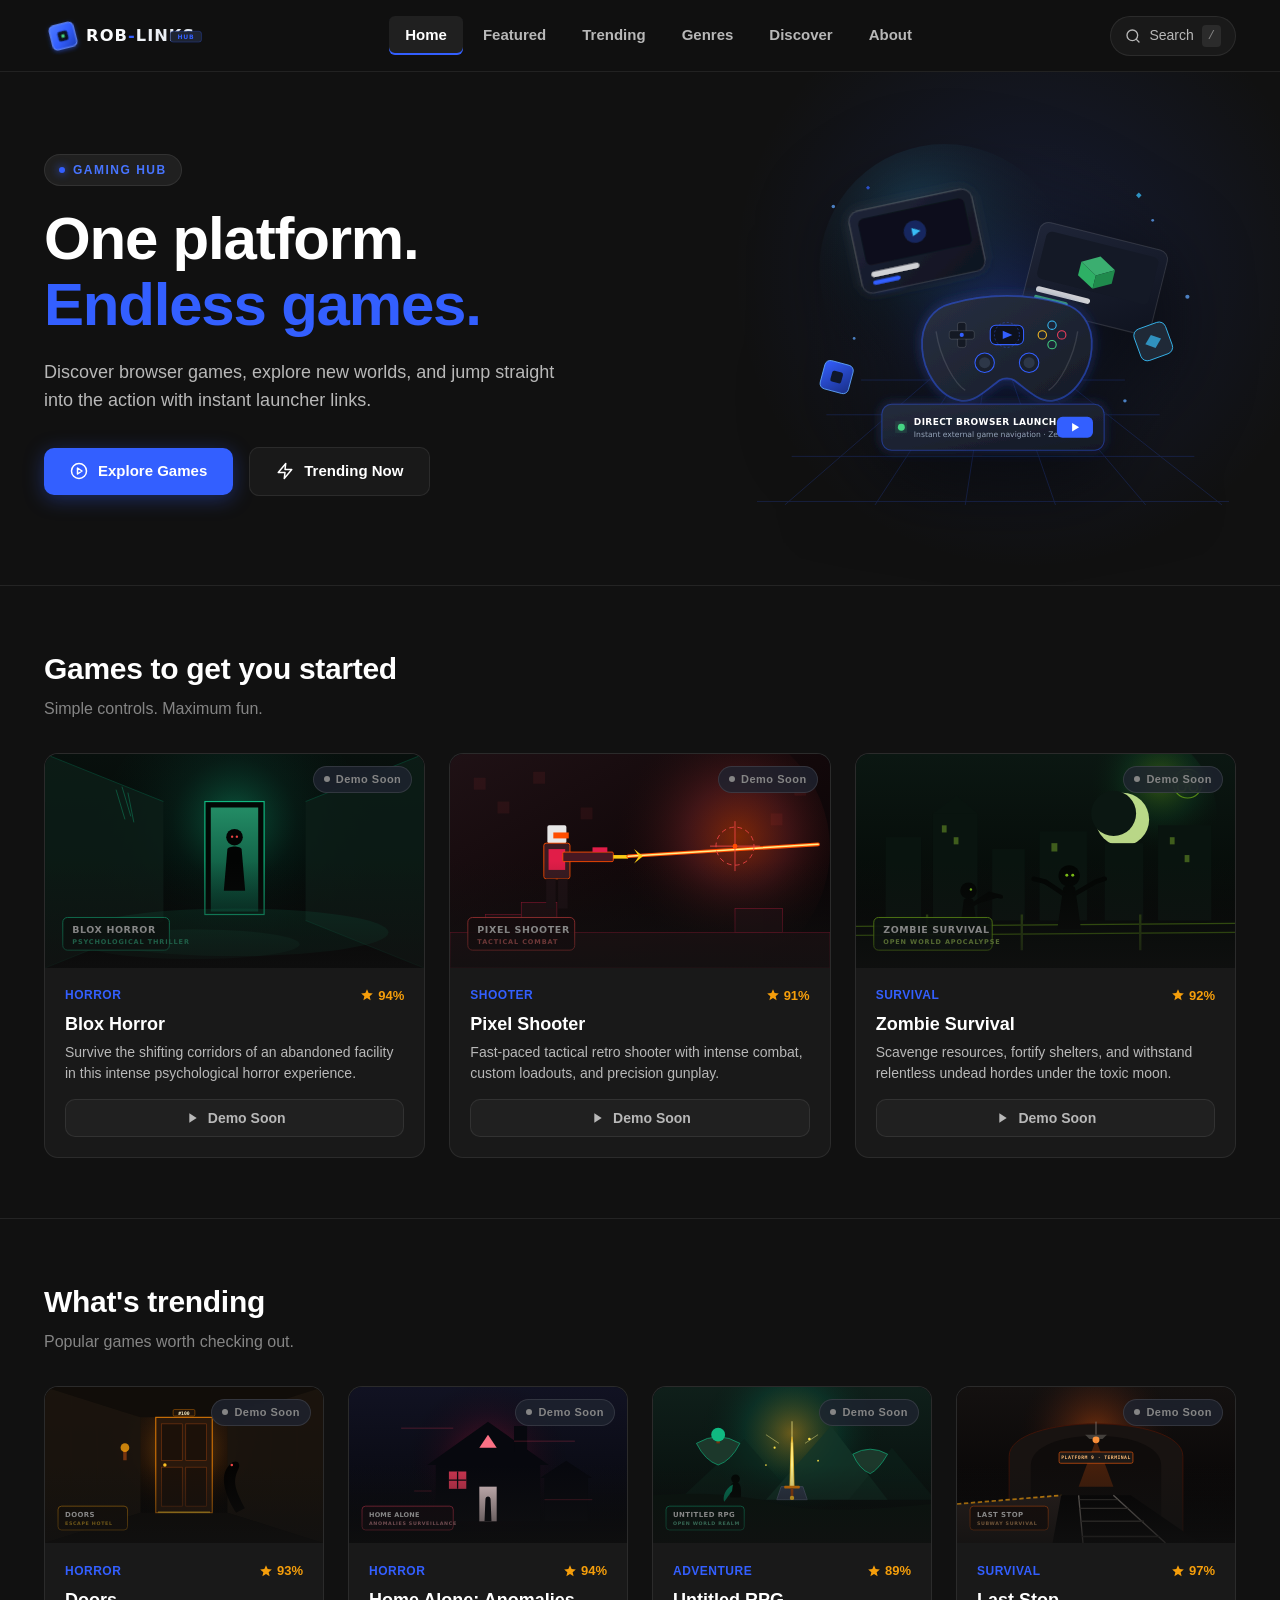
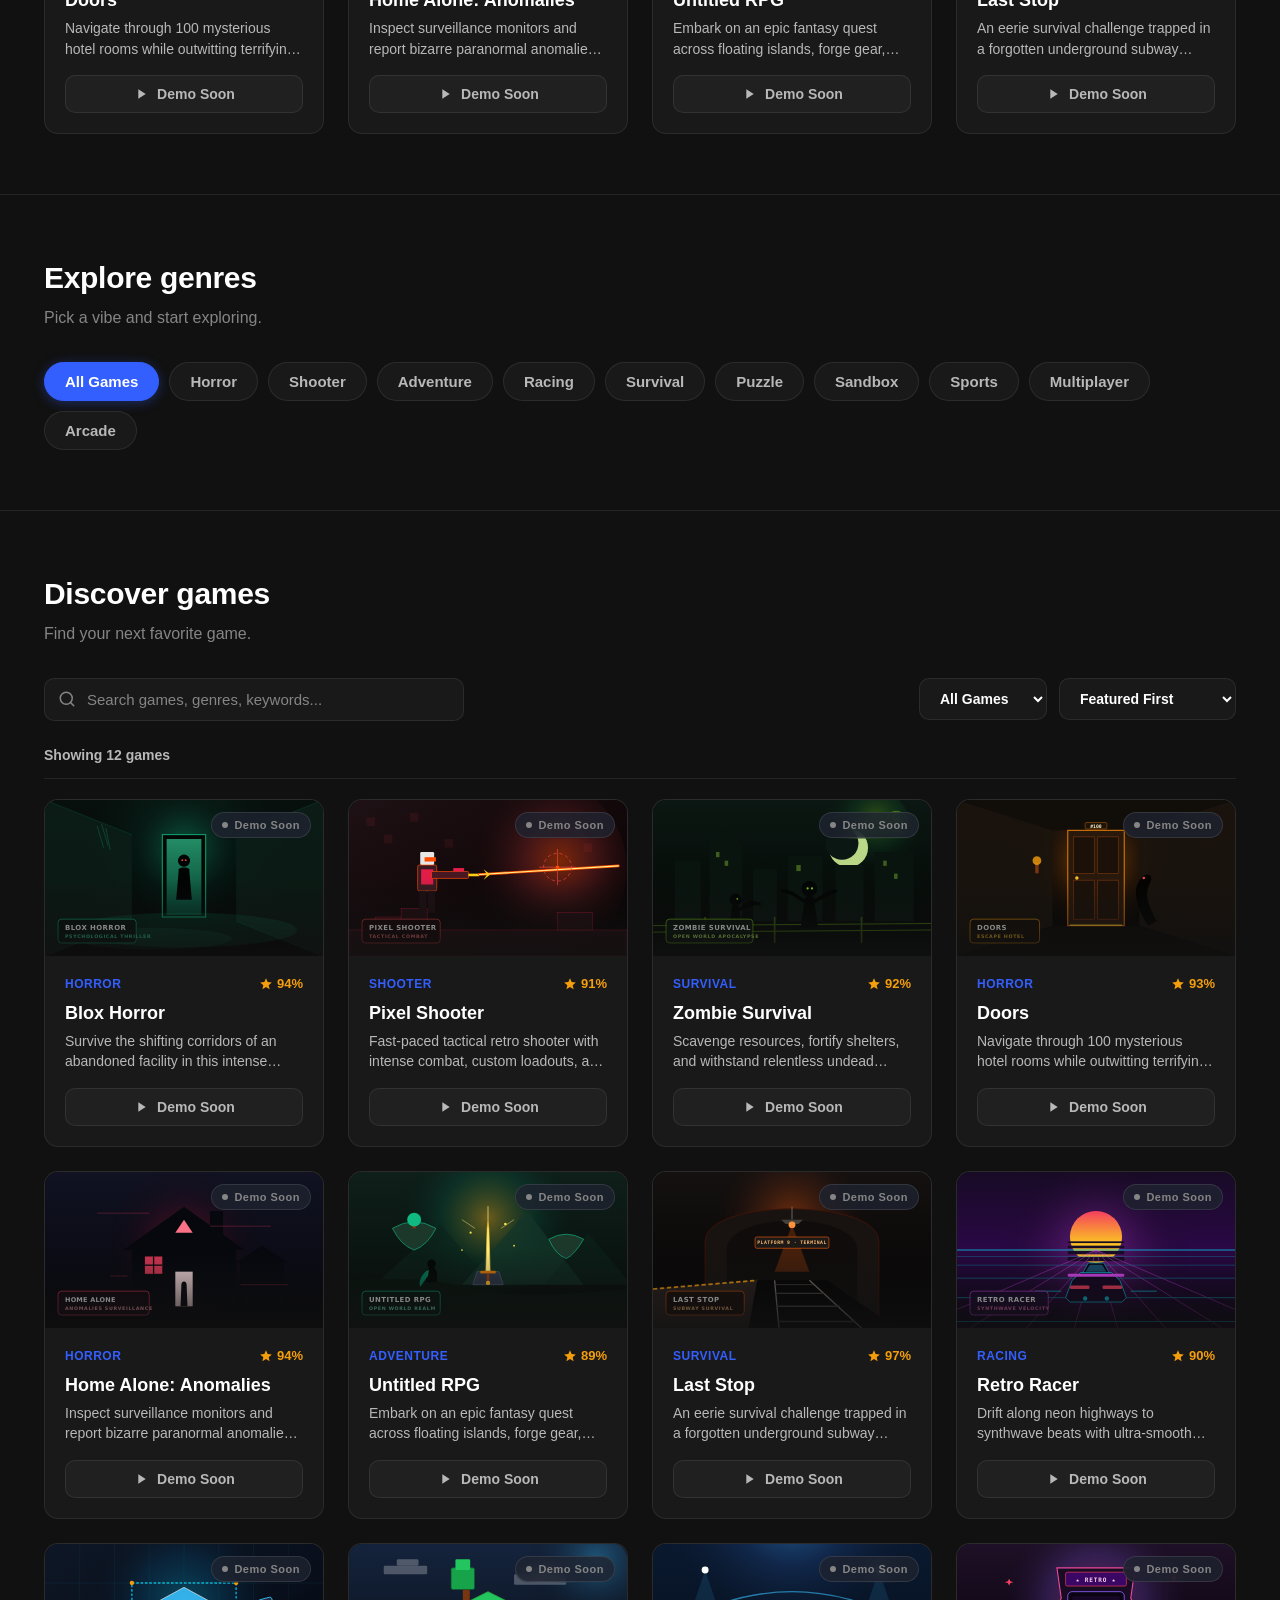
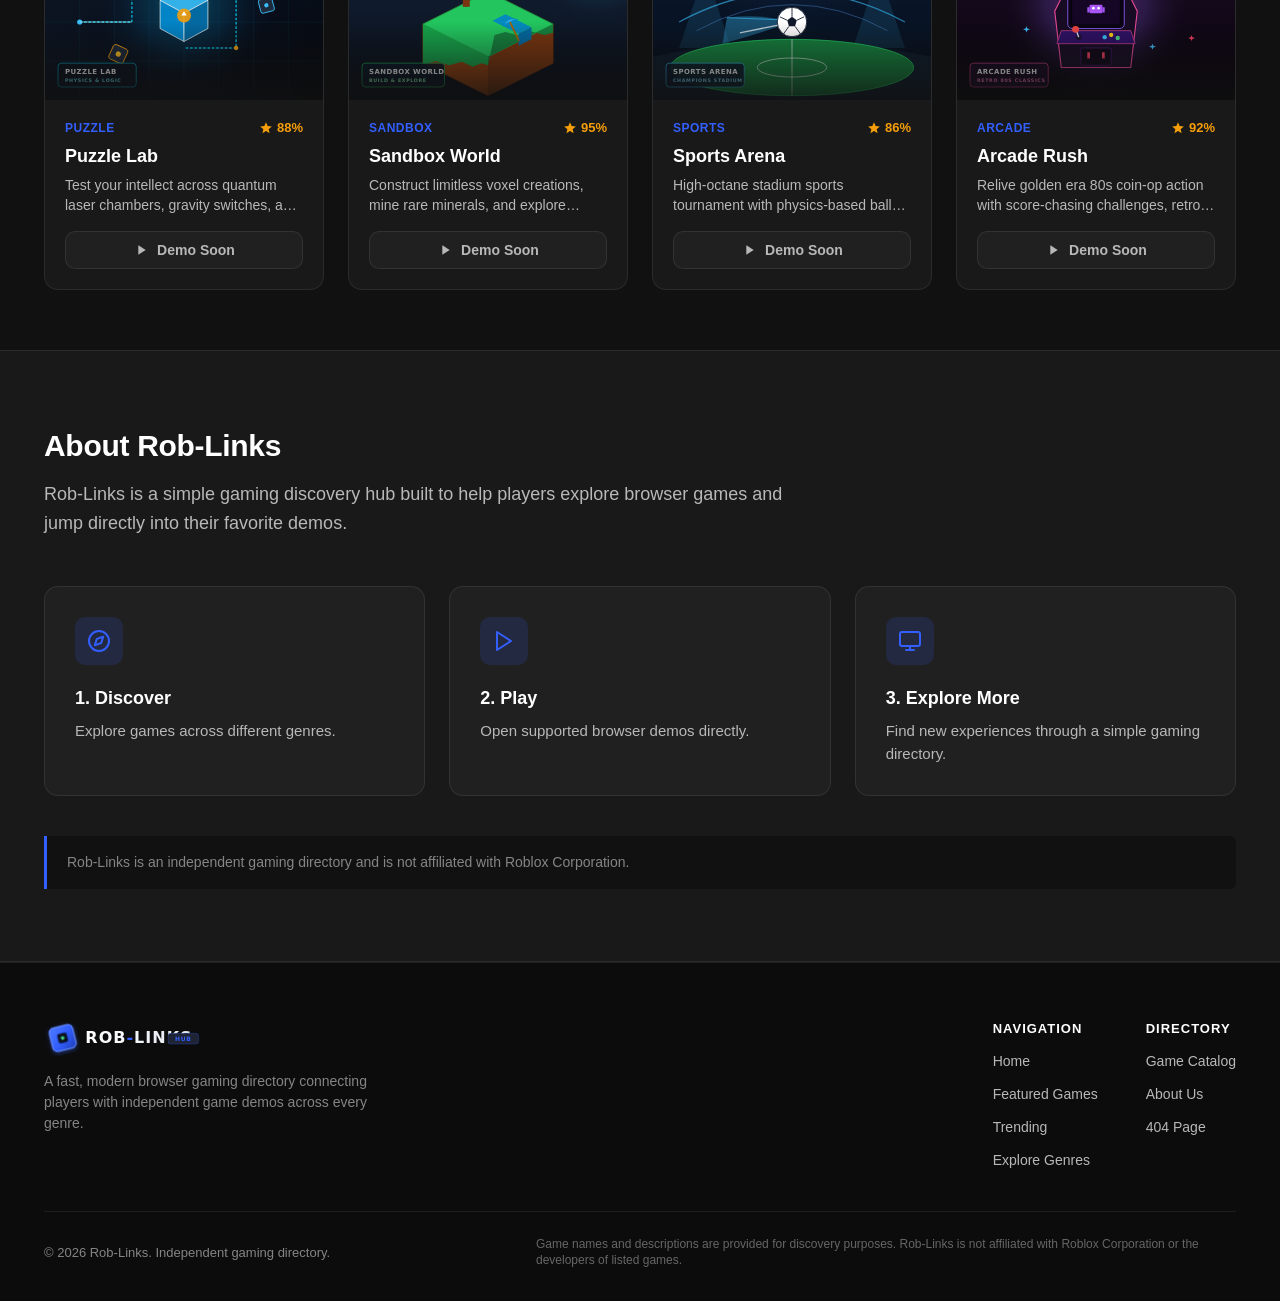
==== commit e57d67c6: "Initial release of Rob-Links: Roblox-inspired game discovery website" ====
--- a/index.html
+++ b/index.html
@@ -234,17 +234,16 @@
             <label for="catalogSortSelect" class="visually-hidden" style="position: absolute; width: 1px; height: 1px; padding: 0; margin: -1px; overflow: hidden; clip: rect(0, 0, 0, 0); border: 0;">Sort By</label>
             <select id="catalogSortSelect" class="catalog-select" aria-label="Sort catalog games">
               <option value="featured">Featured First</option>
-              <option value="az">Name (A–Z)</option>
-              <option value="za">Name (Z–A)</option>
-              <option value="availability">Playable First</option>
-              <option value="platform">By Platform</option>
+              <option value="rating">Highest Rated</option>
+              <option value="az">A–Z (Alphabetical)</option>
+              <option value="newest">Recently Added</option>
             </select>
           </div>
         </div>
 
         <!-- Result Metadata Bar -->
         <div class="catalog-meta-bar">
-          <span class="catalog-result-count" id="catalogResultCount">Showing 36 games</span>
+          <span class="catalog-result-count" id="catalogResultCount">Showing 12 games</span>
         </div>
 
         <!-- Complete Games Catalog Grid -->
@@ -278,12 +277,12 @@
         <div class="about-intro">
           <h2 id="aboutHeading" class="section-title">About Rob-Links</h2>
           <p class="about-description">
-            Rob-Links is an independent gaming discovery directory that helps players explore browser games, classic WebAssembly ports, and external game projects.
+            Rob-Links is a simple gaming discovery hub built to help players explore browser games and jump directly into their favorite demos.
           </p>
         </div>
 
         <div class="about-grid">
-          <!-- Card 1: External Directory -->
+          <!-- Card 1: Discover -->
           <div class="about-card">
             <div class="about-card-icon" aria-hidden="true">
               <svg viewBox="0 0 24 24" width="24" height="24" fill="none" stroke="currentColor" stroke-width="2" stroke-linecap="round" stroke-linejoin="round">
@@ -291,22 +290,22 @@
                 <polygon points="16.24 7.76 14.12 14.12 7.76 16.24 9.88 9.88 16.24 7.76"></polygon>
               </svg>
             </div>
-            <h3 class="about-card-title">1. Curated Directory</h3>
-            <p class="about-card-text">We catalog and test external browser games, WebAssembly ports, and open source gaming initiatives.</p>
-          </div>
-
-          <!-- Card 2: Safe External Launch -->
+            <h3 class="about-card-title">1. Discover</h3>
+            <p class="about-card-text">Explore games across different genres.</p>
+          </div>
+
+          <!-- Card 2: Play -->
           <div class="about-card">
             <div class="about-card-icon" aria-hidden="true">
               <svg viewBox="0 0 24 24" width="24" height="24" fill="none" stroke="currentColor" stroke-width="2" stroke-linecap="round" stroke-linejoin="round">
                 <polygon points="5 3 19 12 5 21 5 3"></polygon>
               </svg>
             </div>
-            <h3 class="about-card-title">2. Direct Navigation</h3>
-            <p class="about-card-text">Every game launches directly to its verified external destination in a safe new browser tab.</p>
-          </div>
-
-          <!-- Card 3: Clear Availability -->
+            <h3 class="about-card-title">2. Play</h3>
+            <p class="about-card-text">Open supported browser demos directly.</p>
+          </div>
+
+          <!-- Card 3: Explore More -->
           <div class="about-card">
             <div class="about-card-icon" aria-hidden="true">
               <svg viewBox="0 0 24 24" width="24" height="24" fill="none" stroke="currentColor" stroke-width="2" stroke-linecap="round" stroke-linejoin="round">
@@ -315,13 +314,13 @@
                 <line x1="12" y1="17" x2="12" y2="21"></line>
               </svg>
             </div>
-            <h3 class="about-card-title">3. Transparent Status</h3>
-            <p class="about-card-text">Games are labeled clearly as Browser Game, Project Page, or Files Required so you always know what to expect.</p>
+            <h3 class="about-card-title">3. Explore More</h3>
+            <p class="about-card-text">Find new experiences through a simple gaming directory.</p>
           </div>
         </div>
 
         <div class="about-disclaimer-box" role="note">
-          <p><strong>Disclaimer:</strong> Rob-Links does not host game files or claim ownership of any listed games. All titles, trademarks, and assets belong to their respective developers and publishers. Games with "Files Required" require original game assets owned by the player.</p>
+          <p>Rob-Links is an independent gaming directory and is not affiliated with Roblox Corporation.</p>
         </div>
       </div>
     </section>
@@ -339,7 +338,7 @@
             <img src="assets/images/logo.svg" alt="ROB-LINKS" width="160" height="38">
           </a>
           <p class="footer-desc">
-            A fast, modern browser gaming directory connecting players with 36 independent browser games, classic ports, and external gaming projects.
+            A fast, modern browser gaming directory connecting players with independent game demos across every genre.
           </p>
         </div>
 
@@ -365,7 +364,7 @@
           &copy; 2026 Rob-Links. Independent gaming directory.
         </p>
         <p class="footer-legal">
-          Game names, trademarks, and artwork are provided for discovery and navigational reference only. Rob-Links is not affiliated with Roblox Corporation or external game creators.
+          Game names and descriptions are provided for discovery purposes. Rob-Links is not affiliated with Roblox Corporation or the developers of listed games.
         </p>
       </div>
     </div>
@@ -379,67 +378,31 @@
   </button>
 
   <!-- ======================================================================
-       9. Game Details Modal Dialog
+       9. Unconfigured Demo Dialog (Accessible Modal)
        ====================================================================== -->
-  <div class="modal-overlay" id="gameDetailsModal" role="dialog" aria-modal="true" aria-hidden="true" aria-labelledby="detailsModalTitle">
-    <div class="modal-backdrop" id="detailsModalBackdrop"></div>
-    <div class="modal-details-card">
-      <div class="modal-details-header">
-        <div id="detailsModalMedia"></div>
-        <div class="modal-header-gradient"></div>
-        <button type="button" class="btn-modal-close-icon" id="detailsModalCloseBtn" aria-label="Close game details modal">
-          <svg viewBox="0 0 24 24" width="18" height="18" fill="none" stroke="currentColor" stroke-width="2.5" stroke-linecap="round" stroke-linejoin="round">
-            <line x1="18" y1="6" x2="6" y2="18"></line>
-            <line x1="6" y1="6" x2="18" y2="18"></line>
-          </svg>
+  <div class="modal-overlay" id="unconfiguredModal" role="dialog" aria-modal="true" aria-hidden="true" aria-labelledby="modalGameTitle">
+    <div class="modal-backdrop" id="modalBackdrop"></div>
+    <div class="modal-card">
+      <div class="modal-icon-badge" aria-hidden="true">
+        <svg viewBox="0 0 24 24" width="26" height="26" fill="none" stroke="currentColor" stroke-width="2" stroke-linecap="round" stroke-linejoin="round">
+          <circle cx="12" cy="12" r="10"></circle>
+          <line x1="12" y1="8" x2="12" y2="12"></line>
+          <line x1="12" y1="16" x2="12.01" y2="16"></line>
+        </svg>
+      </div>
+      <h3 class="modal-title" id="modalGameTitle">Demo Coming Soon</h3>
+      <p class="modal-desc" id="modalGameDesc">
+        The external demo link for this game has not been configured yet. To play, configure a valid HTTPS URL in assets/js/app.js.
+      </p>
+      <div class="modal-actions">
+        <button type="button" class="btn btn-primary" id="modalCloseBtn">
+          <span>Got it</span>
         </button>
-      </div>
-
-      <div class="modal-details-body">
-        <div class="modal-top-row">
-          <h2 class="modal-title" id="detailsModalTitle">Game Title</h2>
-          <div id="detailsModalStatusBadge"></div>
-        </div>
-
-        <div class="modal-genres-wrap" id="detailsModalGenres"></div>
-
-        <p class="modal-description-text" id="detailsModalDescription">Detailed game description.</p>
-
-        <div class="modal-specs-grid">
-          <div class="modal-spec-item">
-            <span class="modal-spec-label">Platform / Engine</span>
-            <span class="modal-spec-val" id="detailsModalPlatform">WebAssembly / WebGL</span>
-          </div>
-          <div class="modal-spec-item">
-            <span class="modal-spec-label">Requirements</span>
-            <span class="modal-spec-val" id="detailsModalRequirements">Keyboard &amp; mouse lock supported.</span>
-          </div>
-        </div>
-
-        <div class="modal-footer-action-row">
-          <div class="modal-external-notice" id="detailsModalExternalNotice">
-            <svg viewBox="0 0 24 24" width="16" height="16" fill="none" stroke="currentColor" stroke-width="2" stroke-linecap="round" stroke-linejoin="round" aria-hidden="true">
-              <circle cx="12" cy="12" r="10"></circle>
-              <line x1="12" y1="16" x2="12" y2="12"></line>
-              <line x1="12" y1="8" x2="12.01" y2="8"></line>
-            </svg>
-            <span>Opens external game destination in a new tab.</span>
-          </div>
-          <button type="button" class="btn-modal-launch" id="detailsModalLaunchBtn">
-            <span>PLAY NOW</span>
-            <svg viewBox="0 0 24 24" width="16" height="16" fill="none" stroke="currentColor" stroke-width="2.5" stroke-linecap="round" stroke-linejoin="round" aria-hidden="true">
-              <path d="M18 13v6a2 2 0 0 1-2 2H5a2 2 0 0 1-2-2V8a2 2 0 0 1 2-2h6"></path>
-              <polyline points="15 3 21 3 21 9"></polyline>
-              <line x1="10" y1="14" x2="21" y2="3"></line>
-            </svg>
-          </button>
-        </div>
       </div>
     </div>
   </div>
 
-  <!-- Scripts (Single Source of Truth + App Logic) -->
-  <script src="assets/js/games-data.js"></script>
+  <!-- Application Script (Relative Path) -->
   <script src="assets/js/app.js"></script>
 </body>
 </html>
--- a/assets/css/style.css
+++ b/assets/css/style.css
@@ -546,14 +546,10 @@
 }
 
 /* Status Indicator Badge on Media */
-.card-media-badge-wrap {
+.card-status-badge {
   position: absolute;
-  top: 10px;
-  right: 10px;
-  z-index: 2;
-}
-
-.availability-badge {
+  top: 12px;
+  right: 12px;
   display: inline-flex;
   align-items: center;
   gap: 6px;
@@ -562,45 +558,31 @@
   font-size: 0.6875rem;
   font-weight: 700;
   letter-spacing: 0.5px;
-  backdrop-filter: blur(10px);
-  -webkit-backdrop-filter: blur(10px);
-  box-shadow: var(--shadow-sm);
-  text-transform: uppercase;
-}
-
-.availability-badge .badge-icon {
-  font-size: 0.625rem;
-  line-height: 1;
-}
-
-.badge-browser {
-  background-color: rgba(69, 212, 131, 0.22);
-  color: #45d483;
-  border: 1px solid rgba(69, 212, 131, 0.5);
-}
-
-.badge-demo {
-  background-color: rgba(56, 189, 248, 0.22);
-  color: #38bdf8;
-  border: 1px solid rgba(56, 189, 248, 0.5);
-}
-
-.badge-project {
-  background-color: rgba(51, 95, 255, 0.22);
-  color: #8da4ff;
-  border: 1px solid rgba(51, 95, 255, 0.5);
-}
-
-.badge-files {
-  background-color: rgba(245, 158, 11, 0.22);
-  color: #fbbf24;
-  border: 1px solid rgba(245, 158, 11, 0.5);
-}
-
-.badge-unavailable {
-  background-color: rgba(100, 116, 139, 0.25);
-  color: #94a3b8;
-  border: 1px solid rgba(100, 116, 139, 0.4);
+  backdrop-filter: blur(8px);
+  -webkit-backdrop-filter: blur(8px);
+}
+
+.card-status-badge.is-live {
+  background-color: rgba(69, 212, 131, 0.2);
+  color: #6ee7b7;
+  border: 1px solid rgba(69, 212, 131, 0.4);
+}
+
+.card-status-badge.is-pending {
+  background-color: rgba(30, 35, 48, 0.8);
+  color: var(--text-muted);
+  border: 1px solid rgba(255, 255, 255, 0.1);
+}
+
+.status-dot {
+  width: 6px;
+  height: 6px;
+  border-radius: 50%;
+  background-color: currentColor;
+}
+
+.card-status-badge.is-live .status-dot {
+  box-shadow: 0 0 6px var(--success);
 }
 
 /* Card Content Body */
@@ -608,7 +590,7 @@
   display: flex;
   flex-direction: column;
   flex: 1;
-  padding: 16px 18px 18px;
+  padding: 18px 20px 20px;
 }
 
 .card-meta {
@@ -616,33 +598,27 @@
   align-items: center;
   justify-content: space-between;
   margin-bottom: 8px;
-  gap: 8px;
-}
-
-.card-genres {
-  display: flex;
-  align-items: center;
-  gap: 5px;
-  flex-wrap: wrap;
-}
-
-.card-genre-tag {
-  font-size: 0.6875rem;
+}
+
+.card-category {
+  font-size: 0.75rem;
   font-weight: 700;
   text-transform: uppercase;
   letter-spacing: 0.5px;
-  color: #60a5fa;
-  background-color: rgba(51, 95, 255, 0.12);
-  border: 1px solid rgba(51, 95, 255, 0.25);
-  padding: 2px 7px;
-  border-radius: var(--radius-sm);
-}
-
-.card-platform {
-  font-size: 0.6875rem;
-  font-weight: 600;
-  color: var(--text-muted);
-  white-space: nowrap;
+  color: var(--accent);
+}
+
+.card-rating {
+  display: inline-flex;
+  align-items: center;
+  gap: 4px;
+  font-size: 0.8125rem;
+  font-weight: 700;
+  color: var(--warning);
+}
+
+.card-rating .star-icon {
+  fill: currentColor;
 }
 
 .card-title {
@@ -654,7 +630,7 @@
 }
 
 .card-description {
-  font-size: 0.84375rem;
+  font-size: 0.875rem;
   color: var(--text-secondary);
   line-height: 1.45;
   margin-bottom: 16px;
@@ -671,7 +647,7 @@
   margin-top: auto;
 }
 
-.btn-card-action {
+.btn-play {
   display: flex;
   align-items: center;
   justify-content: center;
@@ -680,34 +656,30 @@
   padding: 10px 16px;
   border-radius: var(--radius-md);
   font-weight: 700;
-  font-size: 0.8125rem;
-  letter-spacing: 0.5px;
+  font-size: 0.875rem;
   transition: all var(--transition-fast);
-  cursor: pointer;
-  border: 1px solid transparent;
-}
-
-.btn-play-action {
+}
+
+.btn-play-primary {
   background-color: var(--accent);
   color: #ffffff;
 }
 
-.btn-play-action:hover {
+.btn-play-primary:hover {
   background-color: var(--accent-hover);
   box-shadow: var(--shadow-accent);
-  transform: translateY(-1px);
-}
-
-.btn-project-action {
+}
+
+.btn-play-unconfigured {
   background-color: var(--surface-elevated);
-  color: var(--text-primary);
-  border-color: var(--border);
-}
-
-.btn-project-action:hover {
+  color: var(--text-secondary);
+  border: 1px solid var(--border);
+}
+
+.btn-play-unconfigured:hover {
   background-color: var(--surface-hover);
-  border-color: rgba(255, 255, 255, 0.2);
-  transform: translateY(-1px);
+  color: var(--text-primary);
+  border-color: rgba(255, 255, 255, 0.16);
 }
 
 /* --------------------------------------------------------------------------
@@ -1094,7 +1066,7 @@
 }
 
 /* --------------------------------------------------------------------------
-   11. Game Details Modal Dialog
+   11. Notification Modal (Unconfigured Demos)
    -------------------------------------------------------------------------- */
 .modal-overlay {
   position: fixed;
@@ -1117,193 +1089,59 @@
 .modal-backdrop {
   position: absolute;
   inset: 0;
-  background-color: rgba(0, 0, 0, 0.8);
-  backdrop-filter: blur(10px);
-  -webkit-backdrop-filter: blur(10px);
-}
-
-.modal-details-card {
+  background-color: rgba(0, 0, 0, 0.75);
+  backdrop-filter: blur(8px);
+  -webkit-backdrop-filter: blur(8px);
+}
+
+.modal-card {
   position: relative;
   z-index: 1;
   width: 100%;
-  max-width: 660px;
-  max-height: 90vh;
-  overflow-y: auto;
+  max-width: 480px;
   background-color: var(--surface);
-  border: 1px solid rgba(255, 255, 255, 0.12);
+  border: 1px solid var(--border);
   border-radius: var(--radius-lg);
+  padding: 32px;
   box-shadow: var(--shadow-lg);
-  transform: scale(0.96);
+  transform: scale(0.95);
   transition: transform var(--transition-smooth);
 }
 
-.modal-overlay.is-visible .modal-details-card {
+.modal-overlay.is-visible .modal-card {
   transform: scale(1);
 }
 
-.modal-details-header {
-  position: relative;
-  width: 100%;
-  aspect-ratio: 16 / 9;
-  max-height: 280px;
-  background-color: #0d111a;
-  overflow: hidden;
-}
-
-.modal-cover-img {
-  width: 100%;
-  height: 100%;
-  object-fit: cover;
-}
-
-.modal-header-gradient {
-  position: absolute;
-  inset: 0;
-  background: linear-gradient(180deg, rgba(0, 0, 0, 0.2) 0%, rgba(25, 25, 25, 0.95) 100%);
-  pointer-events: none;
-}
-
-.btn-modal-close-icon {
-  position: absolute;
-  top: 16px;
-  right: 16px;
-  z-index: 5;
-  width: 36px;
-  height: 36px;
-  border-radius: 50%;
-  background-color: rgba(0, 0, 0, 0.65);
-  color: #ffffff;
-  border: 1px solid rgba(255, 255, 255, 0.2);
-  display: flex;
+.modal-icon-badge {
+  display: inline-flex;
   align-items: center;
   justify-content: center;
-  cursor: pointer;
-  transition: all var(--transition-fast);
-}
-
-.btn-modal-close-icon:hover {
-  background-color: var(--danger);
-  border-color: var(--danger);
-  transform: scale(1.05);
-}
-
-.modal-details-body {
-  padding: 24px 28px 28px;
-}
-
-.modal-top-row {
-  display: flex;
-  align-items: flex-start;
-  justify-content: space-between;
-  gap: 16px;
+  width: 52px;
+  height: 52px;
+  border-radius: var(--radius-md);
+  background-color: rgba(51, 95, 255, 0.15);
+  color: var(--accent);
+  margin-bottom: 20px;
+}
+
+.modal-title {
+  font-size: 1.375rem;
+  font-weight: 800;
+  color: var(--text-primary);
   margin-bottom: 12px;
-  flex-wrap: wrap;
-}
-
-.modal-title {
-  font-size: 1.625rem;
-  font-weight: 800;
-  color: var(--text-primary);
-  line-height: 1.2;
-}
-
-.modal-genres-wrap {
-  display: flex;
-  align-items: center;
-  gap: 8px;
-  flex-wrap: wrap;
-  margin-bottom: 18px;
-}
-
-.modal-genre-pill {
-  font-size: 0.75rem;
-  font-weight: 700;
-  text-transform: uppercase;
-  letter-spacing: 0.5px;
-  color: #60a5fa;
-  background-color: rgba(51, 95, 255, 0.15);
-  border: 1px solid rgba(51, 95, 255, 0.3);
-  padding: 4px 10px;
-  border-radius: var(--radius-full);
-}
-
-.modal-description-text {
+}
+
+.modal-desc {
   font-size: 0.9375rem;
-  line-height: 1.65;
   color: var(--text-secondary);
-  margin-bottom: 24px;
-}
-
-.modal-specs-grid {
-  display: grid;
-  grid-template-columns: 1fr 1fr;
-  gap: 14px;
-  padding: 16px;
-  background-color: var(--surface-elevated);
-  border: 1px solid var(--border);
-  border-radius: var(--radius-md);
-  margin-bottom: 24px;
-}
-
-.modal-spec-item {
-  display: flex;
-  flex-direction: column;
-  gap: 4px;
-}
-
-.modal-spec-label {
-  font-size: 0.6875rem;
-  font-weight: 700;
-  text-transform: uppercase;
-  letter-spacing: 1px;
-  color: var(--text-muted);
-}
-
-.modal-spec-val {
-  font-size: 0.875rem;
-  font-weight: 600;
-  color: var(--text-primary);
-  line-height: 1.4;
-}
-
-.modal-footer-action-row {
-  display: flex;
-  align-items: center;
-  justify-content: space-between;
-  gap: 16px;
-  flex-wrap: wrap;
-  padding-top: 16px;
-  border-top: 1px solid var(--border);
-}
-
-.modal-external-notice {
-  font-size: 0.8125rem;
-  color: var(--text-muted);
-  display: flex;
-  align-items: center;
-  gap: 6px;
-}
-
-.btn-modal-launch {
-  display: inline-flex;
-  align-items: center;
-  gap: 10px;
-  padding: 12px 24px;
-  border-radius: var(--radius-md);
-  background-color: var(--accent);
-  color: #ffffff;
-  font-weight: 700;
-  font-size: 0.9375rem;
-  transition: all var(--transition-fast);
-  box-shadow: var(--shadow-accent);
-  cursor: pointer;
-  border: none;
-}
-
-.btn-modal-launch:hover {
-  background-color: var(--accent-hover);
-  transform: translateY(-2px);
-  box-shadow: 0 6px 24px rgba(51, 95, 255, 0.45);
+  line-height: 1.6;
+  margin-bottom: 28px;
+}
+
+.modal-actions {
+  display: flex;
+  justify-content: flex-end;
+  gap: 12px;
 }
 
 /* --------------------------------------------------------------------------
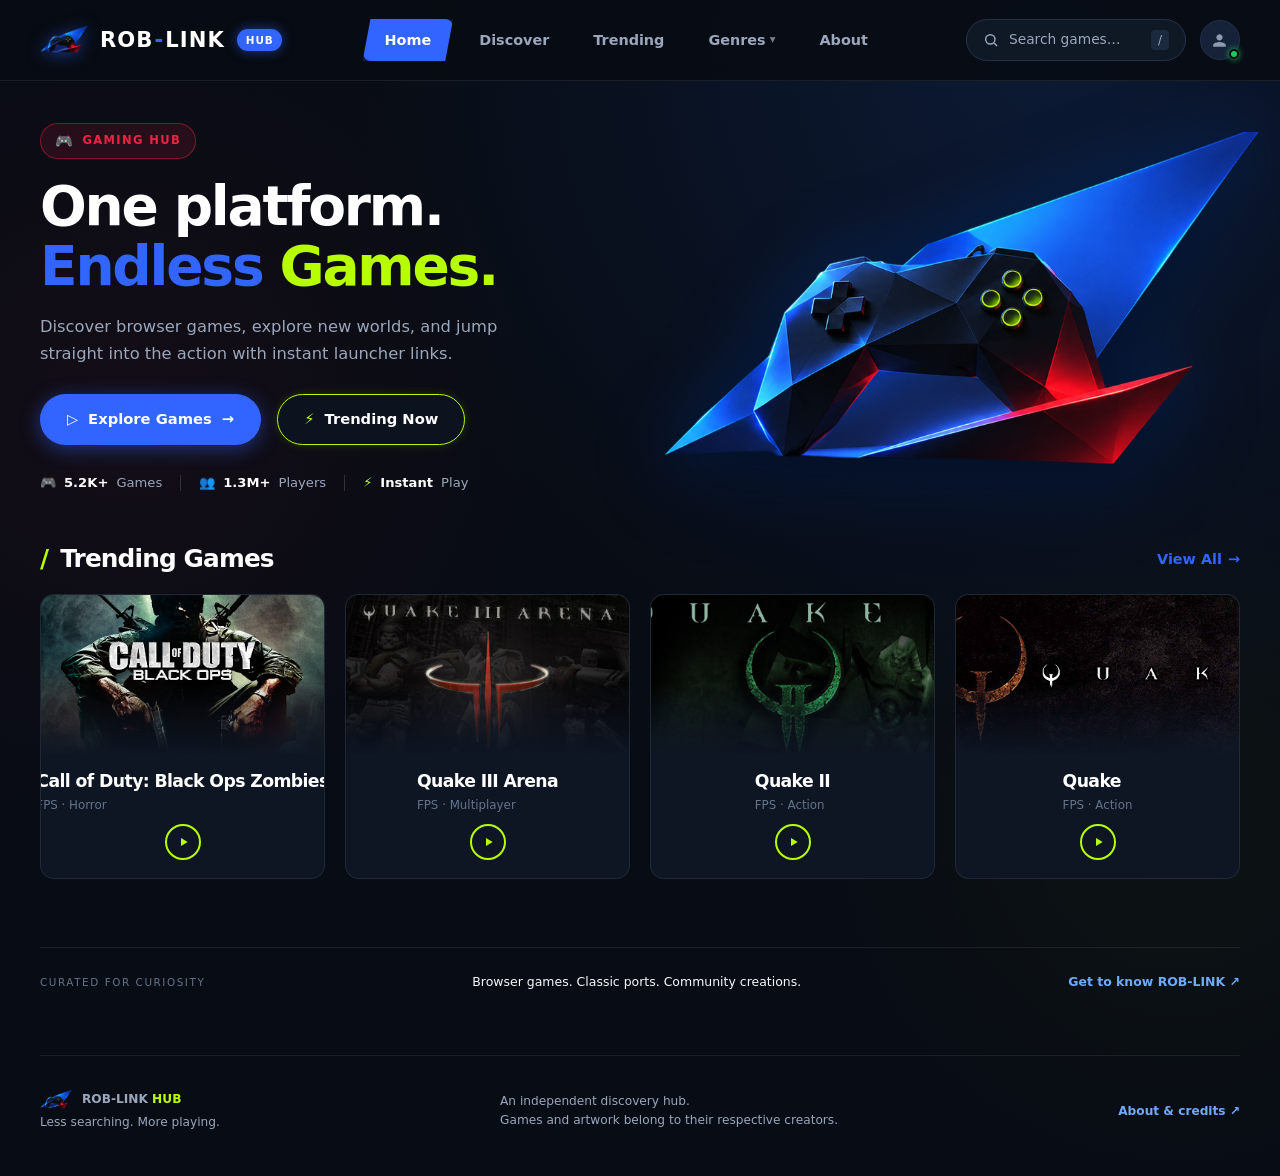
==== commit 9de9e953: "feat(ui): implement V2 visual design with origami controller artwork - Integrate high-res 3D origami" ====
--- a/index.html
+++ b/index.html
@@ -1,408 +1,84 @@
-<!DOCTYPE html>
+<!doctype html>
 <html lang="en">
 <head>
-  <meta charset="UTF-8">
-  <meta name="viewport" content="width=device-width, initial-scale=1.0">
-  <title>Rob-Links | Discover Browser Games</title>
-  
-  <!-- SEO & Social Sharing Metadata -->
-  <meta name="description" content="Discover browser games, explore different genres, and launch your favorite gaming demos with Rob-Links.">
-  <meta name="theme-color" content="#111111">
-  <meta name="robots" content="index, follow">
-
-  <!-- Open Graph -->
-  <meta property="og:type" content="website">
-  <meta property="og:title" content="Rob-Links | Discover Browser Games">
-  <meta property="og:description" content="Discover browser games, explore different genres, and launch your favorite gaming demos with Rob-Links.">
-  <meta property="og:image" content="assets/images/hero-illustration.svg">
-
-  <!-- Favicon -->
-  <link rel="icon" type="image/svg+xml" href="assets/images/favicon.svg">
-
-  <!-- Stylesheet (Relative Path for GitHub Pages compatibility) -->
-  <link rel="stylesheet" href="assets/css/style.css">
+<meta charset="utf-8">
+<meta name="viewport" content="width=device-width, initial-scale=1">
+<meta name="theme-color" content="#080c14">
+<meta name="description" content="Discover browser games, WebAssembly ports, and creative gaming projects with clear launch options.">
+<title>ROB-LINK HUB · Games without friction</title>
+<link rel="icon" href="assets/images/favicon.svg" type="image/svg+xml">
+<link rel="stylesheet" href="assets/css/style.css">
+<script src="assets/js/games-data.js" defer></script>
+<script src="assets/js/catalog.js" defer></script>
+<script src="assets/js/app.js" defer></script>
 </head>
 <body>
-
-  <!-- ======================================================================
-       1. Header & Navigation
-       ====================================================================== -->
-  <header class="site-header" role="banner">
-    <div class="container header-inner">
-      <!-- Left: Logo & Brand -->
-      <a href="#home" class="brand-link" aria-label="Rob-Links Homepage">
-        <img src="assets/images/logo.svg" alt="ROB-LINKS" class="brand-logo-img" width="180" height="42">
-      </a>
-
-      <!-- Center: Desktop Navigation -->
-      <nav class="main-nav" aria-label="Primary Navigation">
-        <ul class="nav-list">
-          <li><a href="#home" class="nav-link is-active">Home</a></li>
-          <li><a href="#featured" class="nav-link">Featured</a></li>
-          <li><a href="#trending" class="nav-link">Trending</a></li>
-          <li><a href="#genres" class="nav-link">Genres</a></li>
-          <li><a href="#discover" class="nav-link">Discover</a></li>
-          <li><a href="#about" class="nav-link">About</a></li>
-        </ul>
-      </nav>
-
-      <!-- Right: Search Trigger & Mobile Toggle -->
-      <div class="header-actions">
-        <a href="#discover" class="btn-search-trigger" aria-label="Jump to game search">
-          <svg viewBox="0 0 24 24" width="16" height="16" fill="none" stroke="currentColor" stroke-width="2" stroke-linecap="round" stroke-linejoin="round" aria-hidden="true">
-            <circle cx="11" cy="11" r="8"></circle>
-            <line x1="21" y1="21" x2="16.65" y2="16.65"></line>
+<a class="skip-link" href="#main">Skip to content</a>
+<header class="site-header">
+  <div class="container header-inner">
+    <a class="brand" href="#home" aria-label="ROB-LINK Home">
+      <span class="brand-icon-wrap">
+        <img src="assets/images/origami-controller.png" class="brand-logo-img" width="52" height="30" alt="">
+      </span>
+      <span class="brand-text">ROB<span class="brand-dash">-</span>LINK</span>
+      <span class="brand-badge">HUB</span>
+    </a>
+    <nav id="navigation" aria-label="Main navigation">
+      <a href="#home" id="nav-home">Home</a>
+      <a href="#discover" id="nav-discover">Discover</a>
+      <a href="#trending" id="nav-trending">Trending</a>
+      <a href="#genres" id="nav-genres">Genres <span class="nav-chevron" aria-hidden="true">▾</span></a>
+      <a href="#about" id="nav-about">About</a>
+    </nav>
+    <div class="header-actions">
+      <button class="search-trigger" id="search-open" aria-label="Search games">
+        <span class="search-icon" aria-hidden="true">
+          <svg viewBox="0 0 24 24" width="16" height="16" fill="none" stroke="currentColor" stroke-width="2.2">
+            <circle cx="11" cy="11" r="7"/>
+            <path d="m21 21-4.35-4.35"/>
           </svg>
-          <span>Search</span>
-          <span class="search-shortcut">/</span>
-        </a>
-
-        <!-- Mobile Menu Hamburger Button -->
-        <button type="button" class="btn-mobile-menu" id="mobileMenuBtn" aria-label="Toggle navigation menu" aria-expanded="false" aria-controls="mobileNav">
-          <span></span>
-          <span></span>
-          <span></span>
-        </button>
+        </span>
+        <span class="search-label">Search games…</span>
+        <kbd aria-hidden="true">/</kbd>
+      </button>
+      <div class="user-avatar" title="Online" aria-label="User status: Online">
+        <svg viewBox="0 0 24 24" width="19" height="19" fill="currentColor" aria-hidden="true">
+          <path d="M12 12c2.21 0 4-1.79 4-4s-1.79-4-4-4-4 1.79-4 4 1.79 4 4 4zm0 2c-2.67 0-8 1.34-8 4v2h16v-2c0-2.66-5.33-4-8-4z"/>
+        </svg>
+        <span class="status-pip" aria-hidden="true"></span>
       </div>
-    </div>
-
-    <!-- Mobile Navigation Drawer -->
-    <nav class="mobile-nav" id="mobileNav" aria-label="Mobile Navigation">
-      <ul class="mobile-nav-list">
-        <li><a href="#home" class="nav-link">Home</a></li>
-        <li><a href="#featured" class="nav-link">Featured</a></li>
-        <li><a href="#trending" class="nav-link">Trending</a></li>
-        <li><a href="#genres" class="nav-link">Genres</a></li>
-        <li><a href="#discover" class="nav-link">Discover</a></li>
-        <li><a href="#about" class="nav-link">About</a></li>
-      </ul>
-    </nav>
-  </header>
-
-  <main id="mainContent">
-
-    <!-- ====================================================================
-         2. Hero Section
-         ==================================================================== -->
-    <section id="home" class="hero-section" aria-labelledby="heroTitle">
-      <div class="hero-ambient-glow" aria-hidden="true"></div>
-      <div class="container hero-grid">
-        <!-- Left: Copy & Actions -->
-        <div class="hero-content">
-          <div class="hero-badge">
-            <span class="hero-badge-dot"></span>
-            <span>Gaming Hub</span>
-          </div>
-          <h1 id="heroTitle" class="hero-title">
-            One platform.
-            <span class="title-accent">Endless games.</span>
-          </h1>
-          <p class="hero-description">
-            Discover browser games, explore new worlds, and jump straight into the action with instant launcher links.
-          </p>
-          <div class="hero-cta-group">
-            <a href="#discover" class="btn btn-primary">
-              <svg viewBox="0 0 24 24" width="18" height="18" fill="none" stroke="currentColor" stroke-width="2" stroke-linecap="round" stroke-linejoin="round" aria-hidden="true">
-                <circle cx="12" cy="12" r="10"></circle>
-                <polygon points="10 8 16 12 10 16 10 8"></polygon>
-              </svg>
-              <span>Explore Games</span>
-            </a>
-            <a href="#trending" class="btn btn-secondary">
-              <svg viewBox="0 0 24 24" width="18" height="18" fill="none" stroke="currentColor" stroke-width="2" stroke-linecap="round" stroke-linejoin="round" aria-hidden="true">
-                <path d="M13 2L3 14h9l-1 8 10-12h-9l1-8z"></path>
-              </svg>
-              <span>Trending Now</span>
-            </a>
-          </div>
-        </div>
-
-        <!-- Right: Custom Gaming Visual Illustration -->
-        <div class="hero-visual" aria-hidden="true">
-          <img 
-            src="assets/images/hero-illustration.svg" 
-            alt="Rob-Links Interactive Gaming Platform Illustration" 
-            class="hero-illustration-img" 
-            width="580" 
-            height="430"
-          >
-        </div>
-      </div>
-    </section>
-
-    <!-- ====================================================================
-         3. Featured Games Section
-         ==================================================================== -->
-    <section id="featured" class="section-wrapper featured-section" aria-labelledby="featuredHeading">
-      <div class="container">
-        <header class="section-header">
-          <div class="section-title-wrap">
-            <h2 id="featuredHeading" class="section-title">Games to get you started</h2>
-            <p class="section-subtitle">Simple controls. Maximum fun.</p>
-          </div>
-        </header>
-
-        <!-- Featured 3-Card Grid (Populated dynamically from GAMES catalog) -->
-        <div class="games-grid featured-grid" id="featuredGrid" role="region" aria-label="Featured Games">
-          <!-- Populated by app.js -->
-        </div>
-      </div>
-    </section>
-
-    <!-- ====================================================================
-         4. Trending Games Section
-         ==================================================================== -->
-    <section id="trending" class="section-wrapper trending-section" aria-labelledby="trendingHeading">
-      <div class="container">
-        <header class="section-header">
-          <div class="section-title-wrap">
-            <h2 id="trendingHeading" class="section-title">What's trending</h2>
-            <p class="section-subtitle">Popular games worth checking out.</p>
-          </div>
-        </header>
-
-        <!-- Trending 4-Card Grid (Populated dynamically from GAMES catalog) -->
-        <div class="games-grid trending-grid" id="trendingGrid" role="region" aria-label="Trending Games">
-          <!-- Populated by app.js -->
-        </div>
-      </div>
-    </section>
-
-    <!-- ====================================================================
-         5. Explore Genres Section
-         ==================================================================== -->
-    <section id="genres" class="section-wrapper genres-section" aria-labelledby="genresHeading">
-      <div class="container">
-        <header class="section-header">
-          <div class="section-title-wrap">
-            <h2 id="genresHeading" class="section-title">Explore genres</h2>
-            <p class="section-subtitle">Pick a vibe and start exploring.</p>
-          </div>
-        </header>
-
-        <!-- Interactive Genre Pills Filter -->
-        <div class="genres-pill-wrapper" id="genreFilterContainer" role="group" aria-label="Game Genre Filters">
-          <!-- Populated by app.js -->
-        </div>
-      </div>
-    </section>
-
-    <!-- ====================================================================
-         6. Discover Games Catalog Section
-         ==================================================================== -->
-    <section id="discover" class="section-wrapper discover-section" aria-labelledby="discoverHeading">
-      <div class="container">
-        <header class="section-header">
-          <div class="section-title-wrap">
-            <h2 id="discoverHeading" class="section-title">Discover games</h2>
-            <p class="section-subtitle">Find your next favorite game.</p>
-          </div>
-        </header>
-
-        <!-- Catalog Toolbar: Search, Genre Select, and Sorting -->
-        <div class="catalog-toolbar">
-          <!-- Search Control -->
-          <div class="catalog-search-wrap">
-            <svg class="search-input-icon" viewBox="0 0 24 24" width="18" height="18" fill="none" stroke="currentColor" stroke-width="2" stroke-linecap="round" stroke-linejoin="round" aria-hidden="true">
-              <circle cx="11" cy="11" r="8"></circle>
-              <line x1="21" y1="21" x2="16.65" y2="16.65"></line>
-            </svg>
-            <input 
-              type="text" 
-              id="gameSearch" 
-              class="catalog-search-input" 
-              placeholder="Search games, genres, keywords..." 
-              autocomplete="off" 
-              spellcheck="false"
-              aria-label="Search game catalog"
-            >
-            <button type="button" id="clearSearchBtn" class="btn-clear-search" aria-label="Clear search input">
-              <svg viewBox="0 0 24 24" width="16" height="16" fill="none" stroke="currentColor" stroke-width="2.5" stroke-linecap="round" stroke-linejoin="round" aria-hidden="true">
-                <line x1="18" y1="6" x2="6" y2="18"></line>
-                <line x1="6" y1="6" x2="18" y2="18"></line>
-              </svg>
-            </button>
-          </div>
-
-          <!-- Controls: Category Dropdown & Sorter -->
-          <div class="catalog-controls">
-            <label for="catalogGenreSelect" class="visually-hidden" style="position: absolute; width: 1px; height: 1px; padding: 0; margin: -1px; overflow: hidden; clip: rect(0, 0, 0, 0); border: 0;">Genre</label>
-            <select id="catalogGenreSelect" class="catalog-select" aria-label="Filter games by genre">
-              <!-- Populated by app.js -->
-            </select>
-
-            <label for="catalogSortSelect" class="visually-hidden" style="position: absolute; width: 1px; height: 1px; padding: 0; margin: -1px; overflow: hidden; clip: rect(0, 0, 0, 0); border: 0;">Sort By</label>
-            <select id="catalogSortSelect" class="catalog-select" aria-label="Sort catalog games">
-              <option value="featured">Featured First</option>
-              <option value="rating">Highest Rated</option>
-              <option value="az">A–Z (Alphabetical)</option>
-              <option value="newest">Recently Added</option>
-            </select>
-          </div>
-        </div>
-
-        <!-- Result Metadata Bar -->
-        <div class="catalog-meta-bar">
-          <span class="catalog-result-count" id="catalogResultCount">Showing 12 games</span>
-        </div>
-
-        <!-- Complete Games Catalog Grid -->
-        <div class="games-grid catalog-grid" id="catalogGrid" role="region" aria-label="Game Catalog Grid">
-          <!-- Populated by app.js -->
-        </div>
-
-        <!-- Empty State (Shown when search/filter has 0 matches) -->
-        <div class="catalog-empty-state" id="catalogEmptyState" role="status">
-          <div class="empty-icon" aria-hidden="true">
-            <svg viewBox="0 0 24 24" width="48" height="48" fill="none" stroke="currentColor" stroke-width="1.5" stroke-linecap="round" stroke-linejoin="round">
-              <circle cx="11" cy="11" r="8"></circle>
-              <line x1="21" y1="21" x2="16.65" y2="16.65"></line>
-              <line x1="8" y1="11" x2="14" y2="11"></line>
-            </svg>
-          </div>
-          <h3 class="empty-title">No games found</h3>
-          <p class="empty-subtitle">Try another search or select a different category.</p>
-          <button type="button" id="resetFiltersBtn" class="btn btn-secondary">
-            <span>Reset All Filters</span>
-          </button>
-        </div>
-      </div>
-    </section>
-
-    <!-- ====================================================================
-         7. About Section
-         ==================================================================== -->
-    <section id="about" class="about-section" aria-labelledby="aboutHeading">
-      <div class="container">
-        <div class="about-intro">
-          <h2 id="aboutHeading" class="section-title">About Rob-Links</h2>
-          <p class="about-description">
-            Rob-Links is a simple gaming discovery hub built to help players explore browser games and jump directly into their favorite demos.
-          </p>
-        </div>
-
-        <div class="about-grid">
-          <!-- Card 1: Discover -->
-          <div class="about-card">
-            <div class="about-card-icon" aria-hidden="true">
-              <svg viewBox="0 0 24 24" width="24" height="24" fill="none" stroke="currentColor" stroke-width="2" stroke-linecap="round" stroke-linejoin="round">
-                <circle cx="12" cy="12" r="10"></circle>
-                <polygon points="16.24 7.76 14.12 14.12 7.76 16.24 9.88 9.88 16.24 7.76"></polygon>
-              </svg>
-            </div>
-            <h3 class="about-card-title">1. Discover</h3>
-            <p class="about-card-text">Explore games across different genres.</p>
-          </div>
-
-          <!-- Card 2: Play -->
-          <div class="about-card">
-            <div class="about-card-icon" aria-hidden="true">
-              <svg viewBox="0 0 24 24" width="24" height="24" fill="none" stroke="currentColor" stroke-width="2" stroke-linecap="round" stroke-linejoin="round">
-                <polygon points="5 3 19 12 5 21 5 3"></polygon>
-              </svg>
-            </div>
-            <h3 class="about-card-title">2. Play</h3>
-            <p class="about-card-text">Open supported browser demos directly.</p>
-          </div>
-
-          <!-- Card 3: Explore More -->
-          <div class="about-card">
-            <div class="about-card-icon" aria-hidden="true">
-              <svg viewBox="0 0 24 24" width="24" height="24" fill="none" stroke="currentColor" stroke-width="2" stroke-linecap="round" stroke-linejoin="round">
-                <rect x="2" y="3" width="20" height="14" rx="2" ry="2"></rect>
-                <line x1="8" y1="21" x2="16" y2="21"></line>
-                <line x1="12" y1="17" x2="12" y2="21"></line>
-              </svg>
-            </div>
-            <h3 class="about-card-title">3. Explore More</h3>
-            <p class="about-card-text">Find new experiences through a simple gaming directory.</p>
-          </div>
-        </div>
-
-        <div class="about-disclaimer-box" role="note">
-          <p>Rob-Links is an independent gaming directory and is not affiliated with Roblox Corporation.</p>
-        </div>
-      </div>
-    </section>
-
-  </main>
-
-  <!-- ======================================================================
-       8. Footer
-       ====================================================================== -->
-  <footer class="site-footer" role="contentinfo">
-    <div class="container">
-      <div class="footer-top">
-        <div class="footer-brand">
-          <a href="#home" class="brand-link" aria-label="Rob-Links Footer Home">
-            <img src="assets/images/logo.svg" alt="ROB-LINKS" width="160" height="38">
-          </a>
-          <p class="footer-desc">
-            A fast, modern browser gaming directory connecting players with independent game demos across every genre.
-          </p>
-        </div>
-
-        <div class="footer-nav">
-          <div class="footer-nav-col">
-            <span class="footer-col-title">Navigation</span>
-            <a href="#home" class="footer-link">Home</a>
-            <a href="#featured" class="footer-link">Featured Games</a>
-            <a href="#trending" class="footer-link">Trending</a>
-            <a href="#genres" class="footer-link">Explore Genres</a>
-          </div>
-          <div class="footer-nav-col">
-            <span class="footer-col-title">Directory</span>
-            <a href="#discover" class="footer-link">Game Catalog</a>
-            <a href="#about" class="footer-link">About Us</a>
-            <a href="404.html" class="footer-link">404 Page</a>
-          </div>
-        </div>
-      </div>
-
-      <div class="footer-bottom">
-        <p class="footer-copyright">
-          &copy; 2026 Rob-Links. Independent gaming directory.
-        </p>
-        <p class="footer-legal">
-          Game names and descriptions are provided for discovery purposes. Rob-Links is not affiliated with Roblox Corporation or the developers of listed games.
-        </p>
-      </div>
-    </div>
-  </footer>
-
-  <!-- Floating Back to Top Button -->
-  <button type="button" class="btn-back-to-top" id="backToTopBtn" aria-label="Back to top of page">
-    <svg viewBox="0 0 24 24" width="20" height="20" fill="none" stroke="currentColor" stroke-width="2.5" stroke-linecap="round" stroke-linejoin="round" aria-hidden="true">
-      <polyline points="18 15 12 9 6 15"></polyline>
-    </svg>
-  </button>
-
-  <!-- ======================================================================
-       9. Unconfigured Demo Dialog (Accessible Modal)
-       ====================================================================== -->
-  <div class="modal-overlay" id="unconfiguredModal" role="dialog" aria-modal="true" aria-hidden="true" aria-labelledby="modalGameTitle">
-    <div class="modal-backdrop" id="modalBackdrop"></div>
-    <div class="modal-card">
-      <div class="modal-icon-badge" aria-hidden="true">
-        <svg viewBox="0 0 24 24" width="26" height="26" fill="none" stroke="currentColor" stroke-width="2" stroke-linecap="round" stroke-linejoin="round">
-          <circle cx="12" cy="12" r="10"></circle>
-          <line x1="12" y1="8" x2="12" y2="12"></line>
-          <line x1="12" y1="16" x2="12.01" y2="16"></line>
-        </svg>
-      </div>
-      <h3 class="modal-title" id="modalGameTitle">Demo Coming Soon</h3>
-      <p class="modal-desc" id="modalGameDesc">
-        The external demo link for this game has not been configured yet. To play, configure a valid HTTPS URL in assets/js/app.js.
-      </p>
-      <div class="modal-actions">
-        <button type="button" class="btn btn-primary" id="modalCloseBtn">
-          <span>Got it</span>
-        </button>
-      </div>
+      <button class="icon-button menu-toggle" id="menu-toggle" aria-label="Toggle navigation" aria-expanded="false" aria-controls="navigation">☰</button>
     </div>
   </div>
+</header>
 
-  <!-- Application Script (Relative Path) -->
-  <script src="assets/js/app.js"></script>
+<main id="main" class="container" tabindex="-1"></main>
+<noscript><p class="container notice">Enable JavaScript to browse the game catalog and use the player.</p></noscript>
+
+<footer class="container site-footer">
+  <div class="footer-brand">
+    <div class="footer-brand-header">
+      <img src="assets/images/origami-controller.png" class="footer-logo-img" width="36" height="21" alt="" aria-hidden="true">
+      <strong>ROB-LINK <span class="lime">HUB</span></strong>
+    </div>
+    <p>Less searching. More playing.</p>
+  </div>
+  <p class="footer-credits">An independent discovery hub.<br>Games and artwork belong to their respective creators.</p>
+  <a class="footer-link" href="#about">About &amp; credits ↗</a>
+</footer>
+
+<dialog id="search-dialog" aria-labelledby="search-heading">
+  <div class="dialog-heading">
+    <h2 id="search-heading">Find your next game</h2>
+    <button class="icon-button" id="search-close" aria-label="Close search">×</button>
+  </div>
+  <label for="global-search">Search titles, genres, platforms, and keywords</label>
+  <div class="search-field">
+    <input id="global-search" type="search" placeholder="Try Quake, racing, WebGL…" autocomplete="off">
+    <button id="search-clear" class="text-button">Clear</button>
+  </div>
+  <p id="search-count" role="status"></p>
+  <div id="search-results"></div>
+</dialog>
 </body>
 </html>
--- a/assets/css/style.css
+++ b/assets/css/style.css
@@ -1,1340 +1,1933 @@
-/* ==========================================================================
-   ROB-LINKS — Gaming Discovery Platform Stylesheet
-   Inspired by modern dark gaming interfaces and Roblox aesthetic.
-   ========================================================================== */
-
-/* --------------------------------------------------------------------------
-   1. Design System & CSS Variables
-   -------------------------------------------------------------------------- */
+/* ROB-LINK V2: Design System — Cyber-Origamimorphism */
 :root {
-  /* Color Palette */
-  --background: #111111;
-  --surface: #191919;
-  --surface-hover: #242424;
-  --surface-elevated: #202020;
-
-  --text-primary: #ffffff;
-  --text-secondary: #b8b8b8;
-  --text-muted: #858585;
-
-  --accent: #335fff;
-  --accent-hover: #4774ff;
-  --accent-glow: rgba(51, 95, 255, 0.25);
-
-  --border: rgba(255, 255, 255, 0.08);
-  --border-focus: rgba(51, 95, 255, 0.6);
-
-  --success: #45d483;
-  --warning: #f59e0b;
-  --danger: #ef4444;
-
-  /* Typography */
-  --font-sans: 'Inter', -apple-system, BlinkMacSystemFont, 'Segoe UI', Roboto, Helvetica, Arial, sans-serif;
-  --font-mono: 'JetBrains Mono', 'Fira Code', monospace;
-
-  /* Layout & Spacing */
-  --container-max: 1240px;
-  --header-height: 72px;
-  --radius-sm: 6px;
-  --radius-md: 10px;
-  --radius-lg: 14px;
-  --radius-full: 9999px;
-
-  /* Transitions */
-  --transition-fast: 0.15s ease;
-  --transition-normal: 0.25s ease;
-  --transition-smooth: 0.35s cubic-bezier(0.16, 1, 0.3, 1);
-
-  /* Shadows */
-  --shadow-sm: 0 2px 8px rgba(0, 0, 0, 0.35);
-  --shadow-md: 0 8px 24px rgba(0, 0, 0, 0.45);
-  --shadow-lg: 0 16px 40px rgba(0, 0, 0, 0.6);
-  --shadow-accent: 0 4px 20px rgba(51, 95, 255, 0.35);
-}
-
-/* --------------------------------------------------------------------------
-   2. Reset & Base Styles
-   -------------------------------------------------------------------------- */
-*,
-*::before,
-*::after {
+  color-scheme: dark;
+  --bg-primary: #080C14;
+  --bg-secondary: #0D1420;
+  --surface: #111A29;
+  --surface-card: #0E1624;
+  --surface-raised: #152238;
+  --surface-hover: #18263D;
+  --border-subtle: rgba(255, 255, 255, 0.08);
+  --border-strong: #23324A;
+  --blue: #3264FF;
+  --blue-light: #70AAFF;
+  --blue-glow: rgba(50, 100, 255, 0.45);
+  --lime: #B7FF00;
+  --lime-glow: rgba(183, 255, 0, 0.4);
+  --red: #EC2342;
+  --red-glow: rgba(236, 35, 66, 0.35);
+  --cyan: #00E5FF;
+  --text-primary: #F7F9FC;
+  --text-secondary: #9AA7BC;
+  --text-muted: #64748B;
+  --radius-sm: 8px;
+  --radius-md: 14px;
+  --radius-lg: 20px;
+  --radius-pill: 9999px;
+  font-family: Inter, system-ui, -apple-system, BlinkMacSystemFont, "Segoe UI", Roboto, sans-serif;
+  color: var(--text-primary);
+  background: var(--bg-primary);
+  -webkit-font-smoothing: antialiased;
+  text-rendering: optimizeLegibility;
+}
+
+*, *::before, *::after {
   box-sizing: border-box;
+}
+
+body {
   margin: 0;
-  padding: 0;
-}
-
-html {
-  font-size: 16px;
-  scroll-behavior: smooth;
-  scroll-padding-top: calc(var(--header-height) + 16px);
-  -webkit-text-size-adjust: 100%;
-}
-
-body {
-  background-color: var(--background);
-  color: var(--text-primary);
-  font-family: var(--font-sans);
-  line-height: 1.5;
-  overflow-x: hidden;
+  line-height: 1.55;
+  background: 
+    radial-gradient(circle at 82% 4%, rgba(20, 55, 120, 0.32), transparent 45%),
+    radial-gradient(circle at 10% 35%, rgba(236, 35, 66, 0.05), transparent 30%),
+    radial-gradient(circle at 92% 70%, rgba(183, 255, 0, 0.03), transparent 25%),
+    var(--bg-primary);
   min-height: 100vh;
-  display: flex;
-  flex-direction: column;
-  -webkit-font-smoothing: antialiased;
-  -moz-osx-font-smoothing: grayscale;
-}
-
-body.modal-open {
-  overflow: hidden;
-}
-
-a {
+}
+
+button, input, select {
+  font: inherit;
+}
+button, a, input, select, summary {
+  -webkit-tap-highlight-color: transparent;
+}
+button, a {
+  touch-action: manipulation;
+  cursor: pointer;
   color: inherit;
   text-decoration: none;
-  transition: color var(--transition-fast);
-}
-
-button {
-  font-family: inherit;
-  font-size: inherit;
-  cursor: pointer;
-  border: none;
-  background: none;
-  color: inherit;
-  outline: none;
-}
-
-img, svg {
+  transition: background 0.2s, border-color 0.2s, color 0.2s, transform 0.2s, box-shadow 0.2s;
+}
+img {
+  max-width: 100%;
   display: block;
-  max-width: 100%;
-}
-
-/* Accessible focus visible rings */
+}
+h1, h2, h3, h4, p {
+  margin: 0;
+}
+h1, h2, h3 {
+  line-height: 1.15;
+  letter-spacing: -0.035em;
+}
+
 :focus-visible {
-  outline: 2px solid var(--accent);
-  outline-offset: 2px;
-}
-
-/* Container */
+  outline: 2px solid var(--lime);
+  outline-offset: 4px;
+}
+
+.sr-only {
+  position: absolute;
+  width: 1px;
+  height: 1px;
+  overflow: hidden;
+  clip-path: inset(50%);
+}
+
+.skip-link {
+  position: fixed;
+  top: -80px;
+  left: 16px;
+  z-index: 100;
+  padding: 12px 18px;
+  background: var(--lime);
+  color: #080C14;
+  font-weight: 700;
+  border-radius: var(--radius-sm);
+}
+.skip-link:focus {
+  top: 14px;
+}
+
 .container {
-  width: 100%;
-  max-width: var(--container-max);
-  margin-left: auto;
-  margin-right: auto;
-  padding-left: 24px;
-  padding-right: 24px;
-}
-
-/* --------------------------------------------------------------------------
-   3. Header & Navigation
-   -------------------------------------------------------------------------- */
+  width: min(1380px, calc(100% - 80px));
+  margin-inline: auto;
+}
+
+/* Color utilities */
+.blue { color: var(--blue); }
+.lime { color: var(--lime); }
+.red { color: var(--red); }
+.cyan { color: var(--cyan); }
+.slash {
+  color: var(--lime);
+  font-weight: 900;
+  margin-right: 4px;
+}
+
+/* Header & Navigation */
 .site-header {
   position: sticky;
   top: 0;
-  z-index: 100;
-  height: var(--header-height);
-  background-color: rgba(17, 17, 17, 0.88);
-  backdrop-filter: blur(14px);
-  -webkit-backdrop-filter: blur(14px);
-  border-bottom: 1px solid var(--border);
-  transition: background-color var(--transition-normal), border-color var(--transition-normal);
-}
-
-.site-header.is-scrolled {
-  background-color: rgba(17, 17, 17, 0.96);
-  border-bottom-color: rgba(255, 255, 255, 0.12);
-  box-shadow: 0 4px 20px rgba(0, 0, 0, 0.5);
-}
-
+  z-index: 50;
+  background: rgba(8, 12, 20, 0.92);
+  border-bottom: 1px solid rgba(255, 255, 255, 0.08);
+  backdrop-filter: blur(20px);
+  -webkit-backdrop-filter: blur(20px);
+}
 .header-inner {
+  height: 80px;
   display: flex;
   align-items: center;
   justify-content: space-between;
-  height: 100%;
-}
-
-/* Brand Logo */
-.brand-link {
+  gap: 24px;
+}
+.brand {
   display: flex;
   align-items: center;
   gap: 12px;
-  user-select: none;
-}
-
+  flex-shrink: 0;
+}
+.brand-icon-wrap {
+  display: flex;
+  align-items: center;
+  justify-content: center;
+}
 .brand-logo-img {
-  height: 38px;
-  width: auto;
-  transition: transform var(--transition-fast);
-}
-
-.brand-link:hover .brand-logo-img {
-  transform: scale(1.02);
-}
-
-/* Desktop Navigation */
-.main-nav {
+  width: 48px;
+  height: auto;
+  object-fit: contain;
+  filter: drop-shadow(0 2px 8px rgba(50, 100, 255, 0.5));
+  transition: transform 0.2s ease;
+}
+.brand:hover .brand-logo-img {
+  transform: scale(1.06);
+}
+.brand-text {
+  font-size: 1.32rem;
+  font-weight: 900;
+  letter-spacing: 0.05em;
+  color: #FFFFFF;
+}
+.brand-dash {
+  color: var(--blue);
+  margin: 0 1px;
+}
+.brand-badge {
+  font-size: 0.65rem;
+  font-weight: 850;
+  letter-spacing: 0.08em;
+  color: #FFFFFF;
+  background: var(--blue);
+  padding: 3px 9px;
+  border-radius: var(--radius-pill);
+  box-shadow: 0 0 12px rgba(50, 100, 255, 0.55);
+}
+
+nav {
   display: flex;
   align-items: center;
   gap: 8px;
 }
-
-.nav-list {
-  display: flex;
-  align-items: center;
-  list-style: none;
+nav a {
+  font-size: 0.9rem;
+  font-weight: 600;
+  color: var(--text-secondary);
+  padding: 10px 18px;
+  border-radius: var(--radius-sm);
+  display: inline-flex;
+  align-items: center;
   gap: 4px;
 }
-
-.nav-link {
-  display: inline-flex;
-  align-items: center;
-  padding: 8px 16px;
-  font-size: 0.9375rem;
-  font-weight: 600;
-  color: var(--text-secondary);
-  border-radius: var(--radius-sm);
-  transition: color var(--transition-fast), background-color var(--transition-fast);
-}
-
-.nav-link:hover {
-  color: var(--text-primary);
-  background-color: var(--surface-hover);
-}
-
-.nav-link.is-active {
-  color: var(--text-primary);
-  background-color: var(--surface-elevated);
-  box-shadow: inset 0 -2px 0 var(--accent);
-}
-
-/* Header Actions */
+nav a:hover {
+  color: #FFFFFF;
+  background: rgba(255, 255, 255, 0.05);
+}
+nav a[aria-current="page"] {
+  background: var(--blue);
+  color: #FFFFFF;
+  font-weight: 750;
+  padding: 10px 22px;
+  clip-path: polygon(8px 0%, 100% 0%, calc(100% - 8px) 100%, 0% 100%);
+  box-shadow: 0 4px 20px rgba(50, 100, 255, 0.5);
+}
+.nav-chevron {
+  font-size: 0.72rem;
+  opacity: 0.75;
+}
+
 .header-actions {
   display: flex;
   align-items: center;
-  gap: 12px;
-}
-
-.btn-search-trigger {
-  display: flex;
-  align-items: center;
-  gap: 8px;
-  padding: 8px 14px;
-  background-color: var(--surface);
-  border: 1px solid var(--border);
-  border-radius: var(--radius-full);
-  color: var(--text-secondary);
-  font-size: 0.875rem;
-  font-weight: 500;
-  transition: all var(--transition-fast);
-}
-
-.btn-search-trigger:hover {
-  background-color: var(--surface-hover);
-  color: var(--text-primary);
-  border-color: rgba(255, 255, 255, 0.16);
-}
-
-.search-shortcut {
+  gap: 14px;
+}
+.search-trigger {
+  background: rgba(17, 26, 41, 0.85);
+  border: 1px solid var(--border-strong);
+  border-radius: var(--radius-pill);
+  height: 42px;
+  padding: 0 16px;
+  display: flex;
+  align-items: center;
+  gap: 10px;
+  color: var(--text-secondary);
+  font-size: 0.86rem;
+  min-width: 220px;
+}
+.search-trigger:hover {
+  border-color: var(--blue);
+  background: var(--surface-raised);
+  color: #FFFFFF;
+}
+.search-icon {
+  display: flex;
+  align-items: center;
+  color: var(--text-secondary);
+}
+.search-trigger kbd {
+  background: #1B293F;
+  color: var(--text-secondary);
+  border-radius: 4px;
+  padding: 1px 7px;
   font-size: 0.75rem;
-  font-family: var(--font-mono);
-  background-color: rgba(255, 255, 255, 0.08);
-  padding: 2px 6px;
-  border-radius: 4px;
-  color: var(--text-muted);
-}
-
-/* Mobile Hamburger Button */
-.btn-mobile-menu {
-  display: none;
-  flex-direction: column;
-  justify-content: center;
-  align-items: center;
-  gap: 5px;
+  font-family: inherit;
+  margin-left: auto;
+}
+
+.user-avatar {
   width: 40px;
   height: 40px;
+  border-radius: 50%;
+  background: #152238;
+  border: 1.5px solid var(--border-strong);
+  display: grid;
+  place-items: center;
+  color: #8C9BB0;
+  position: relative;
+  cursor: pointer;
+  transition: border-color 0.2s;
+}
+.user-avatar:hover {
+  border-color: var(--blue);
+  color: #FFFFFF;
+}
+.status-pip {
+  position: absolute;
+  bottom: 0;
+  right: 0;
+  width: 10px;
+  height: 10px;
+  border-radius: 50%;
+  background: #22C55E;
+  border: 2px solid #080C14;
+  box-shadow: 0 0 6px #22C55E;
+}
+
+.icon-button {
+  background: transparent;
+  border: 1px solid var(--border-strong);
   border-radius: var(--radius-sm);
-  background-color: var(--surface);
-  border: 1px solid var(--border);
-  color: var(--text-primary);
-}
-
-.btn-mobile-menu span {
-  display: block;
-  width: 20px;
-  height: 2px;
-  background-color: currentColor;
-  border-radius: 2px;
-  transition: transform var(--transition-fast), opacity var(--transition-fast);
-}
-
-/* Mobile Dropdown Nav */
-.mobile-nav {
+  min-width: 42px;
+  min-height: 42px;
+  display: grid;
+  place-items: center;
+  font-size: 20px;
+  color: var(--text-secondary);
+}
+.icon-button:hover {
+  background: var(--surface-raised);
+  color: #FFFFFF;
+  border-color: var(--blue-light);
+}
+.menu-toggle {
   display: none;
-  position: absolute;
-  top: var(--header-height);
-  left: 0;
-  width: 100%;
-  background-color: var(--surface);
-  border-bottom: 1px solid var(--border);
-  padding: 16px 24px;
-  box-shadow: var(--shadow-lg);
-}
-
-.mobile-nav.is-open {
-  display: block;
-}
-
-.mobile-nav-list {
-  display: flex;
-  flex-direction: column;
-  list-style: none;
-  gap: 8px;
-}
-
-.mobile-nav .nav-link {
-  width: 100%;
-  padding: 12px 16px;
-  font-size: 1rem;
-}
-
-/* --------------------------------------------------------------------------
-   4. Hero Section
-   -------------------------------------------------------------------------- */
-.hero-section {
+}
+
+main {
+  min-height: 70vh;
+  padding-bottom: 64px;
+}
+main:focus {
+  outline: none;
+}
+
+/* ========================================================
+   HOME PAGE (Visual match to Image 1)
+   ======================================================== */
+.hero {
+  display: grid;
+  grid-template-columns: 1.05fr 0.95fr;
+  align-items: center;
+  min-height: 440px;
+  padding: 34px 0 20px;
+  gap: 20px;
   position: relative;
-  padding: 72px 0 80px;
-  overflow: hidden;
-}
-
-/* Background Ambient Lighting Glow */
-.hero-ambient-glow {
-  position: absolute;
-  top: -100px;
-  right: -50px;
-  width: 600px;
-  height: 600px;
-  border-radius: 50%;
-  background: radial-gradient(circle, rgba(51, 95, 255, 0.15) 0%, rgba(17, 17, 17, 0) 70%);
-  pointer-events: none;
-  z-index: 0;
-}
-
-.hero-grid {
-  position: relative;
-  z-index: 1;
-  display: grid;
-  grid-template-columns: 1.15fr 0.85fr;
-  align-items: center;
-  gap: 48px;
-}
-
-.hero-content {
-  display: flex;
-  flex-direction: column;
-  align-items: flex-start;
-}
-
+}
+.hero-copy {
+  z-index: 2;
+}
 .hero-badge {
   display: inline-flex;
   align-items: center;
   gap: 8px;
+  background: rgba(236, 35, 66, 0.12);
+  border: 1px solid rgba(236, 35, 66, 0.45);
+  color: var(--red);
+  font-size: 0.72rem;
+  font-weight: 850;
+  letter-spacing: 0.12em;
   padding: 6px 14px;
-  background-color: var(--surface-elevated);
-  border: 1px solid var(--border);
-  border-radius: var(--radius-full);
-  font-size: 0.75rem;
-  font-weight: 700;
-  letter-spacing: 1.5px;
-  color: var(--accent-hover);
-  text-transform: uppercase;
-  margin-bottom: 20px;
-}
-
-.hero-badge-dot {
-  width: 6px;
-  height: 6px;
-  border-radius: 50%;
-  background-color: var(--accent);
-  box-shadow: 0 0 8px var(--accent);
-}
-
-.hero-title {
-  font-size: clamp(2.5rem, 5vw, 3.75rem);
-  font-weight: 900;
-  line-height: 1.1;
-  letter-spacing: -0.02em;
-  color: var(--text-primary);
-  margin-bottom: 20px;
-}
-
-.hero-title .title-accent {
-  color: var(--accent);
-  display: block;
-}
-
-.hero-description {
-  font-size: 1.125rem;
-  line-height: 1.6;
-  color: var(--text-secondary);
-  max-width: 520px;
-  margin-bottom: 32px;
-}
-
-.hero-cta-group {
-  display: flex;
-  align-items: center;
+  border-radius: var(--radius-pill);
+  margin-bottom: 18px;
+}
+.badge-icon {
+  font-size: 0.9rem;
+}
+.hero h1 {
+  font-size: clamp(2.7rem, 4.3vw, 4.2rem);
+  font-weight: 850;
+  line-height: 1.08;
+  letter-spacing: -0.04em;
+  color: #FFFFFF;
+  margin-bottom: 18px;
+}
+.hero-desc {
+  font-size: 1.02rem;
+  line-height: 1.65;
+  color: var(--text-secondary);
+  max-width: 510px;
+  margin-bottom: 26px;
+}
+.hero-actions {
+  display: flex;
+  align-items: center;
+  flex-wrap: wrap;
   gap: 16px;
-  flex-wrap: wrap;
-}
-
-/* Button Component Styles */
-.btn {
+  margin-bottom: 28px;
+}
+.button {
   display: inline-flex;
   align-items: center;
   justify-content: center;
   gap: 10px;
-  padding: 12px 26px;
-  border-radius: var(--radius-md);
+  padding: 13px 26px;
+  min-height: 48px;
+  border-radius: var(--radius-pill);
+  font-size: 0.92rem;
+  font-weight: 750;
+  border: 1px solid transparent;
+  transition: all 0.2s ease;
+}
+.button.primary {
+  background: var(--blue);
+  color: #FFFFFF;
+  box-shadow: 0 4px 20px rgba(50, 100, 255, 0.45);
+}
+.button.primary:hover {
+  background: #2554E8;
+  color: #FFFFFF;
+  transform: translateY(-2px);
+  box-shadow: 0 6px 26px rgba(50, 100, 255, 0.65);
+}
+.button.secondary {
+  background: rgba(13, 20, 32, 0.9);
+  color: #FFFFFF;
+  border: 1.5px solid var(--border-strong);
+}
+.button.secondary:hover {
+  border-color: var(--blue-light);
+  background: var(--surface-raised);
+}
+.trending-btn {
+  border-color: var(--lime) !important;
+  box-shadow: 0 0 10px rgba(183, 255, 0, 0.15);
+}
+.trending-btn:hover {
+  background: rgba(183, 255, 0, 0.12) !important;
+  box-shadow: 0 0 20px rgba(183, 255, 0, 0.35) !important;
+  transform: translateY(-2px);
+}
+.btn-play-icon {
+  font-size: 0.9rem;
+}
+
+.hero-stats {
+  display: flex;
+  align-items: center;
+  gap: 18px;
+  color: var(--text-secondary);
+  font-size: 0.82rem;
+}
+.stat-item {
+  display: flex;
+  align-items: center;
+  gap: 8px;
+}
+.stat-item strong {
+  color: #FFFFFF;
+  font-weight: 750;
+}
+.stat-divider {
+  width: 1px;
+  height: 16px;
+  background: rgba(255, 255, 255, 0.15);
+}
+
+.hero-art-container {
+  display: flex;
+  justify-content: center;
+  align-items: center;
+  position: relative;
+}
+.hero-art {
+  width: 108%;
+  max-width: 620px;
+  height: auto;
+  object-fit: contain;
+  filter: drop-shadow(0 15px 35px rgba(0, 0, 0, 0.7)) drop-shadow(0 0 30px rgba(0, 100, 255, 0.3));
+  transition: transform 0.3s ease;
+}
+.hero-art:hover {
+  transform: scale(1.02);
+}
+
+.home-trending-section {
+  padding: 24px 0 32px;
+}
+.section-heading {
+  display: flex;
+  justify-content: space-between;
+  align-items: center;
+  gap: 20px;
+  margin-bottom: 20px;
+}
+.section-heading h2 {
+  font-size: 1.55rem;
+  font-weight: 850;
+  color: #FFFFFF;
+  display: flex;
+  align-items: center;
+  gap: 8px;
+}
+.section-sub {
+  font-size: 0.86rem;
+  color: var(--text-secondary);
+  margin-top: 4px;
+}
+.text-link {
+  color: var(--blue);
+  font-size: 0.9rem;
   font-weight: 700;
-  font-size: 0.9375rem;
-  transition: all var(--transition-fast);
-  text-decoration: none;
-}
-
-.btn-primary {
-  background-color: var(--accent);
-  color: #ffffff;
-  box-shadow: var(--shadow-accent);
-}
-
-.btn-primary:hover {
-  background-color: var(--accent-hover);
-  transform: translateY(-2px);
-  box-shadow: 0 6px 24px rgba(51, 95, 255, 0.45);
-}
-
-.btn-secondary {
-  background-color: var(--surface);
-  color: var(--text-primary);
-  border: 1px solid var(--border);
-}
-
-.btn-secondary:hover {
-  background-color: var(--surface-hover);
-  border-color: rgba(255, 255, 255, 0.15);
-  transform: translateY(-2px);
-}
-
-/* Hero Visual Graphic */
-.hero-visual {
-  position: relative;
-  display: flex;
-  align-items: center;
-  justify-content: center;
-}
-
-.hero-illustration-img {
-  width: 100%;
-  max-width: 580px;
-  height: auto;
-  filter: drop-shadow(0 20px 40px rgba(0, 0, 0, 0.7));
-  transition: transform var(--transition-smooth);
-}
-
-.hero-visual:hover .hero-illustration-img {
-  transform: translateY(-4px);
-}
-
-/* --------------------------------------------------------------------------
-   5. Section Headers & Common Layout
-   -------------------------------------------------------------------------- */
-.section-wrapper {
-  padding: 60px 0;
-  border-top: 1px solid var(--border);
-}
-
-.section-header {
-  margin-bottom: 32px;
-}
-
-.section-title-wrap {
-  display: flex;
-  flex-direction: column;
+  display: inline-flex;
+  align-items: center;
   gap: 6px;
 }
-
-.section-title {
-  font-size: 1.875rem;
-  font-weight: 800;
-  letter-spacing: -0.01em;
-  color: var(--text-primary);
-}
-
-.section-subtitle {
-  font-size: 1rem;
-  color: var(--text-muted);
-}
-
-/* --------------------------------------------------------------------------
-   6. Game Cards & Grids
-   -------------------------------------------------------------------------- */
+.text-link:hover {
+  color: var(--blue-light);
+  transform: translateX(2px);
+}
+
+/* ========================================================
+   CARDS & GRIDS (Compact & Standard)
+   ======================================================== */
 .games-grid {
   display: grid;
+  grid-template-columns: repeat(3, minmax(0, 1fr));
   gap: 24px;
 }
-
-/* Featured: 3 Cards Row */
-.featured-grid {
-  grid-template-columns: repeat(3, 1fr);
-}
-
-/* Trending: 4 Cards Row */
-.trending-grid {
-  grid-template-columns: repeat(4, 1fr);
-}
-
-/* Discover Catalog Grid: Responsive Auto-Fill */
-.catalog-grid {
-  grid-template-columns: repeat(auto-fill, minmax(270px, 1fr));
-}
-
-/* Individual Game Card */
+.games-grid.four {
+  grid-template-columns: repeat(4, minmax(0, 1fr));
+  gap: 20px;
+}
+
 .game-card {
-  position: relative;
+  background: var(--surface-card);
+  border: 1px solid var(--border-subtle);
+  border-radius: var(--radius-md);
+  overflow: hidden;
   display: flex;
   flex-direction: column;
-  background-color: var(--surface);
-  border: 1px solid var(--border);
-  border-radius: var(--radius-lg);
-  overflow: hidden;
-  transition: transform var(--transition-fast), border-color var(--transition-fast), box-shadow var(--transition-fast);
-  cursor: pointer;
-  user-select: none;
-}
-
+  transition: transform 0.22s ease, border-color 0.22s ease, box-shadow 0.22s ease;
+}
 .game-card:hover {
   transform: translateY(-4px);
-  border-color: rgba(255, 255, 255, 0.16);
-  box-shadow: var(--shadow-md);
-  background-color: var(--surface-hover);
-}
-
-/* Card Media (16:9 Aspect Ratio) */
-.card-media {
+  border-color: rgba(50, 100, 255, 0.4);
+  box-shadow: 0 10px 30px rgba(0, 0, 0, 0.45);
+}
+
+.card-art-wrap {
   position: relative;
+  aspect-ratio: 16 / 9;
+  overflow: hidden;
+  background: #06090F;
+}
+.card-art {
+  display: block;
   width: 100%;
-  aspect-ratio: 16 / 9;
-  background-color: #0b0f17;
-  overflow: hidden;
-}
-
-.card-img {
+  height: 100%;
+}
+.card-art img {
   width: 100%;
   height: 100%;
   object-fit: cover;
-  transition: transform var(--transition-smooth);
-}
-
-.game-card:hover .card-img {
+  transition: transform 0.3s ease;
+}
+.game-card:hover .card-art img {
   transform: scale(1.04);
 }
-
-.card-media-overlay {
+.card-art-gradient {
   position: absolute;
   inset: 0;
-  background: linear-gradient(180deg, rgba(0, 0, 0, 0) 50%, rgba(17, 17, 17, 0.8) 100%);
+  background: linear-gradient(180deg, transparent 55%, rgba(14, 22, 36, 0.95) 100%);
   pointer-events: none;
 }
 
-/* Status Indicator Badge on Media */
-.card-status-badge {
+/* Compact Card (Home, Rising Fast, Genres) */
+.compact .card-body {
+  padding: 14px 16px;
+  display: flex;
+  align-items: center;
+  justify-content: space-between;
+  gap: 12px;
+}
+.card-meta {
+  min-width: 0;
+  flex: 1;
+}
+.card-meta h3 {
+  font-size: 0.98rem;
+  font-weight: 750;
+  color: #FFFFFF;
+  margin-bottom: 4px;
+  white-space: nowrap;
+  overflow: hidden;
+  text-overflow: ellipsis;
+}
+.card-genre {
+  font-size: 0.74rem;
+  color: var(--text-muted);
+}
+.round-lime-play {
+  width: 36px;
+  height: 36px;
+  min-width: 36px;
+  border-radius: 50%;
+  background: var(--surface-card);
+  border: 2px solid var(--lime);
+  color: var(--lime);
+  display: grid;
+  place-items: center;
+  transition: all 0.2s ease;
+  flex-shrink: 0;
+}
+.round-lime-play:hover {
+  background: var(--lime);
+  color: #080C14;
+  box-shadow: 0 0 16px rgba(183, 255, 0, 0.6);
+  transform: scale(1.08);
+}
+
+/* Full Discover Card */
+.badge-browser {
   position: absolute;
   top: 12px;
   right: 12px;
-  display: inline-flex;
-  align-items: center;
-  gap: 6px;
+  background: rgba(14, 22, 36, 0.9);
+  backdrop-filter: blur(8px);
+  border: 1px solid rgba(183, 255, 0, 0.35);
+  color: var(--lime);
+  font-size: 0.62rem;
+  font-weight: 850;
+  letter-spacing: 0.08em;
   padding: 4px 10px;
-  border-radius: var(--radius-full);
-  font-size: 0.6875rem;
-  font-weight: 700;
-  letter-spacing: 0.5px;
-  backdrop-filter: blur(8px);
-  -webkit-backdrop-filter: blur(8px);
-}
-
-.card-status-badge.is-live {
-  background-color: rgba(69, 212, 131, 0.2);
-  color: #6ee7b7;
-  border: 1px solid rgba(69, 212, 131, 0.4);
-}
-
-.card-status-badge.is-pending {
-  background-color: rgba(30, 35, 48, 0.8);
-  color: var(--text-muted);
-  border: 1px solid rgba(255, 255, 255, 0.1);
-}
-
-.status-dot {
-  width: 6px;
-  height: 6px;
-  border-radius: 50%;
-  background-color: currentColor;
-}
-
-.card-status-badge.is-live .status-dot {
-  box-shadow: 0 0 6px var(--success);
-}
-
-/* Card Content Body */
-.card-content {
+  border-radius: var(--radius-pill);
+  display: flex;
+  align-items: center;
+  gap: 5px;
+}
+.dot-lime {
+  color: var(--lime);
+  font-size: 0.6rem;
+}
+.game-card .card-body {
+  padding: 18px;
   display: flex;
   flex-direction: column;
   flex: 1;
-  padding: 18px 20px 20px;
-}
-
-.card-meta {
-  display: flex;
-  align-items: center;
-  justify-content: space-between;
-  margin-bottom: 8px;
-}
-
-.card-category {
-  font-size: 0.75rem;
-  font-weight: 700;
-  text-transform: uppercase;
-  letter-spacing: 0.5px;
-  color: var(--accent);
-}
-
-.card-rating {
-  display: inline-flex;
-  align-items: center;
-  gap: 4px;
-  font-size: 0.8125rem;
-  font-weight: 700;
-  color: var(--warning);
-}
-
-.card-rating .star-icon {
-  fill: currentColor;
-}
-
-.card-title {
-  font-size: 1.125rem;
-  font-weight: 700;
-  color: var(--text-primary);
-  line-height: 1.3;
-  margin-bottom: 6px;
-}
-
-.card-description {
-  font-size: 0.875rem;
-  color: var(--text-secondary);
-  line-height: 1.45;
-  margin-bottom: 16px;
+  gap: 10px;
+}
+.tags {
+  display: flex;
+  flex-wrap: wrap;
+  gap: 6px;
+}
+.tag-pill {
+  background: #14233C;
+  color: var(--blue-light);
+  border: 1px solid rgba(50, 100, 255, 0.3);
+  font-size: 0.64rem;
+  font-weight: 800;
+  letter-spacing: 0.06em;
+  padding: 3px 8px;
+  border-radius: 4px;
+}
+.game-card h3 {
+  font-size: 1.08rem;
+  font-weight: 750;
+  color: #FFFFFF;
+}
+.description {
+  font-size: 0.84rem;
+  line-height: 1.55;
+  color: var(--text-secondary);
   display: -webkit-box;
   -webkit-line-clamp: 2;
   -webkit-box-orient: vertical;
   overflow: hidden;
-  text-overflow: ellipsis;
-  flex-grow: 1;
-}
-
-/* Card Action Button */
-.card-actions {
+}
+.card-bottom {
   margin-top: auto;
-}
-
-.btn-play {
+  display: flex;
+  flex-direction: column;
+  gap: 12px;
+}
+.platform {
+  font-size: 0.72rem;
+  color: var(--text-muted);
+}
+.play-link {
   display: flex;
   align-items: center;
   justify-content: center;
   gap: 8px;
   width: 100%;
-  padding: 10px 16px;
-  border-radius: var(--radius-md);
-  font-weight: 700;
-  font-size: 0.875rem;
-  transition: all var(--transition-fast);
-}
-
-.btn-play-primary {
-  background-color: var(--accent);
-  color: #ffffff;
-}
-
-.btn-play-primary:hover {
-  background-color: var(--accent-hover);
-  box-shadow: var(--shadow-accent);
-}
-
-.btn-play-unconfigured {
-  background-color: var(--surface-elevated);
-  color: var(--text-secondary);
-  border: 1px solid var(--border);
-}
-
-.btn-play-unconfigured:hover {
-  background-color: var(--surface-hover);
-  color: var(--text-primary);
-  border-color: rgba(255, 255, 255, 0.16);
-}
-
-/* --------------------------------------------------------------------------
-   7. Explore Genres Filter Pills
-   -------------------------------------------------------------------------- */
-.genres-pill-wrapper {
-  display: flex;
-  align-items: center;
-  gap: 10px;
-  flex-wrap: wrap;
-}
-
-.genre-pill {
-  display: inline-flex;
-  align-items: center;
-  padding: 10px 20px;
-  background-color: var(--surface);
-  border: 1px solid var(--border);
-  border-radius: var(--radius-full);
-  color: var(--text-secondary);
+  height: 42px;
+  background: var(--blue);
+  color: #FFFFFF;
+  font-size: 0.86rem;
+  font-weight: 750;
+  border-radius: var(--radius-sm);
+  transition: all 0.2s ease;
+  box-shadow: 0 4px 14px rgba(50, 100, 255, 0.35);
+}
+.play-link:hover {
+  background: #2554E8;
+  color: #FFFFFF;
+  box-shadow: 0 6px 20px rgba(50, 100, 255, 0.55);
+}
+
+.bottom-note {
+  display: flex;
+  align-items: center;
+  justify-content: space-between;
+  gap: 20px;
+  margin-top: 36px;
+  padding-top: 24px;
+  border-top: 1px solid var(--border-subtle);
+  font-size: 0.78rem;
+}
+.bottom-note > span {
+  font-size: 0.65rem;
+  letter-spacing: 0.15em;
+  color: var(--text-muted);
+}
+.bottom-note > a {
+  color: var(--blue-light);
   font-weight: 600;
-  font-size: 0.9375rem;
-  transition: all var(--transition-fast);
-  white-space: nowrap;
-}
-
-.genre-pill:hover {
-  background-color: var(--surface-hover);
-  color: var(--text-primary);
-  border-color: rgba(255, 255, 255, 0.16);
-  transform: translateY(-1px);
-}
-
-.genre-pill.is-active {
-  background-color: var(--accent);
-  border-color: var(--accent);
-  color: #ffffff;
-  box-shadow: 0 2px 12px rgba(51, 95, 255, 0.35);
-}
-
-/* --------------------------------------------------------------------------
-   8. Catalog Toolbar (Search, Filter, Sort)
-   -------------------------------------------------------------------------- */
+}
+
+/* ========================================================
+   PAGE HEADINGS & ORIGAMI RIBBON (Discover, Trending, Genres, About)
+   ======================================================== */
+.page-heading {
+  position: relative;
+  min-height: 200px;
+  padding: 40px 0 32px;
+  display: flex;
+  align-items: center;
+  justify-content: space-between;
+  overflow: hidden;
+  border-bottom: 1px solid rgba(255, 255, 255, 0.06);
+  margin-bottom: 32px;
+}
+.page-heading-content {
+  z-index: 2;
+  max-width: 720px;
+}
+.eyebrow {
+  font-size: 0.74rem;
+  font-weight: 850;
+  letter-spacing: 0.14em;
+  color: var(--lime);
+  display: flex;
+  align-items: center;
+  gap: 8px;
+  margin-bottom: 12px;
+}
+.eyebrow-dash {
+  color: var(--lime);
+  font-weight: 900;
+}
+.eyebrow-red {
+  color: var(--red);
+}
+.eyebrow-green {
+  color: var(--lime);
+}
+.page-heading h1 {
+  font-size: clamp(2.4rem, 4vw, 3.5rem);
+  font-weight: 850;
+  letter-spacing: -0.04em;
+  color: #FFFFFF;
+  line-height: 1.1;
+  margin-bottom: 12px;
+}
+.banner-sub {
+  font-size: 0.98rem;
+  line-height: 1.6;
+  color: var(--text-secondary);
+  max-width: 640px;
+}
+
+.fold-ribbon {
+  position: absolute;
+  right: -20px;
+  top: 15px;
+  width: 440px;
+  height: 170px;
+  pointer-events: none;
+  opacity: 0.85;
+}
+.fold-ribbon i {
+  position: absolute;
+  inset: 0;
+  background: linear-gradient(135deg, #0055FF, #00A6FF 60%, #102450);
+  clip-path: polygon(0% 90%, 38% 15%, 48% 100%);
+}
+.fold-ribbon i:nth-child(2) {
+  clip-path: polygon(38% 15%, 48% 100%, 75% 70%);
+  background: linear-gradient(140deg, #0033CC, #0077FF 65%, #0A1430);
+}
+.fold-ribbon i:nth-child(3) {
+  clip-path: polygon(38% 15%, 75% 70%, 100% 0%);
+  background: linear-gradient(135deg, #182B55, #9E1026 65%, #EC2342);
+}
+.fold-ribbon i:nth-child(4) {
+  clip-path: polygon(75% 70%, 100% 0%, 92% 100%);
+  background: linear-gradient(145deg, #EC2342, #750516);
+}
+
+/* ========================================================
+   DISCOVER PAGE (Visual match to Image 2)
+   ======================================================== */
+.discover-layout {
+  display: grid;
+  grid-template-columns: minmax(0, 1fr) 260px;
+  gap: 32px;
+  align-items: start;
+}
 .catalog-toolbar {
   display: flex;
   align-items: center;
   justify-content: space-between;
   gap: 16px;
-  margin-bottom: 24px;
+  margin-bottom: 20px;
   flex-wrap: wrap;
 }
-
-.catalog-search-wrap {
-  position: relative;
-  flex: 1;
-  min-width: 260px;
-  max-width: 420px;
-}
-
-.search-input-icon {
-  position: absolute;
-  left: 14px;
-  top: 50%;
-  transform: translateY(-50%);
+.toolbar-left {
+  display: flex;
+  align-items: center;
+  gap: 10px;
+}
+.grid-sq-icon {
+  color: var(--lime);
+  font-size: 1.15rem;
+}
+.catalog-toolbar h2 {
+  font-size: 1.25rem;
+  font-weight: 800;
+  color: #FFFFFF;
+  display: flex;
+  align-items: center;
+  gap: 8px;
+}
+.badge-count {
+  font-size: 0.72rem;
+  font-weight: 750;
+  background: var(--surface-raised);
+  color: var(--blue-light);
+  padding: 4px 10px;
+  border-radius: var(--radius-pill);
+  border: 1px solid rgba(50, 100, 255, 0.25);
+}
+
+.toolbar-controls {
+  display: flex;
+  align-items: center;
+  gap: 14px;
+}
+.toolbar-controls label {
+  font-size: 0.8rem;
+  color: var(--text-secondary);
+  display: flex;
+  align-items: center;
+  gap: 8px;
+}
+select {
+  background: var(--surface-card);
+  color: var(--text-primary);
+  border: 1px solid var(--border-strong);
+  border-radius: var(--radius-sm);
+  padding: 8px 12px;
+  font-size: 0.82rem;
+  min-height: 40px;
+  outline: none;
+}
+.view-controls {
+  display: flex;
+  gap: 4px;
+}
+.view-btn {
+  font-size: 18px;
+  min-width: 40px;
+  min-height: 40px;
+}
+.view-controls [aria-pressed="true"] {
+  color: var(--lime);
+  border-color: var(--lime);
+  background: rgba(183, 255, 0, 0.08);
+}
+
+.search-field {
+  display: flex;
+  align-items: center;
+  background: var(--surface-card);
+  border: 1px solid var(--border-strong);
+  border-radius: var(--radius-sm);
+  padding-right: 10px;
+  margin-bottom: 20px;
+}
+.search-field input {
+  width: 100%;
+  background: transparent;
+  border: none;
+  padding: 12px 16px;
+  color: #FFFFFF;
+  font-size: 0.88rem;
+  outline: none;
+}
+.text-button {
+  background: transparent;
+  border: none;
+  color: var(--blue-light);
+  font-size: 0.82rem;
+  font-weight: 650;
+  cursor: pointer;
+  padding: 6px 10px;
+}
+.text-button:hover {
+  color: #FFFFFF;
+}
+
+.filter-chips {
+  display: flex;
+  flex-wrap: wrap;
+  gap: 8px;
+  min-height: 10px;
+  margin-bottom: 18px;
+}
+.chip {
+  background: var(--surface-raised);
+  border: 1px solid rgba(50, 100, 255, 0.4);
+  color: #FFFFFF;
+  font-size: 0.72rem;
+  padding: 5px 12px;
+  border-radius: var(--radius-pill);
+  display: inline-flex;
+  align-items: center;
+  gap: 8px;
+}
+.chip:hover {
+  background: #1C2D4A;
+}
+
+/* Filters Sidebar */
+.filters {
+  background: var(--surface-card);
+  border: 1px solid var(--border-strong);
+  border-radius: var(--radius-md);
+  position: sticky;
+  top: 100px;
+  max-height: calc(100vh - 120px);
+  overflow-y: auto;
+  scrollbar-width: thin;
+  scrollbar-color: #23324A transparent;
+}
+.filter-heading {
+  padding: 18px 20px;
+  font-size: 1.05rem;
+  font-weight: 800;
+  display: flex;
+  align-items: center;
+  justify-content: space-between;
+  border-bottom: 1px solid var(--border-subtle);
+  cursor: pointer;
+}
+.filter-title {
+  display: flex;
+  align-items: center;
+  gap: 8px;
+  color: #FFFFFF;
+}
+.clear-btn {
+  color: var(--blue-light);
+  font-size: 0.78rem;
+  font-weight: 700;
+}
+.filter-content {
+  padding: 16px 20px 20px;
+}
+.filter-help {
+  font-size: 0.68rem;
   color: var(--text-muted);
-  pointer-events: none;
-}
-
-.catalog-search-input {
-  width: 100%;
-  padding: 12px 40px 12px 42px;
-  background-color: var(--surface);
-  border: 1px solid var(--border);
-  border-radius: var(--radius-md);
-  color: var(--text-primary);
-  font-size: 0.9375rem;
-  font-family: inherit;
-  transition: all var(--transition-fast);
-}
-
-.catalog-search-input:focus {
-  border-color: var(--accent);
-  background-color: var(--surface-elevated);
-  box-shadow: 0 0 0 3px var(--accent-glow);
-}
-
-.catalog-search-input::placeholder {
+  margin-bottom: 14px;
+}
+.filter-group {
+  border-top: 1px solid var(--border-subtle);
+  padding: 14px 0;
+}
+.filter-group:first-of-type {
+  border-top: none;
+  padding-top: 4px;
+}
+.filter-group summary {
+  font-size: 0.86rem;
+  font-weight: 750;
+  color: #FFFFFF;
+  display: flex;
+  justify-content: space-between;
+  align-items: center;
+  cursor: pointer;
+  list-style: none;
+}
+.filter-group summary::-webkit-details-marker {
+  display: none;
+}
+.chevron {
+  font-size: 0.75rem;
   color: var(--text-muted);
 }
-
-.btn-clear-search {
-  display: none;
-  position: absolute;
-  right: 12px;
-  top: 50%;
-  transform: translateY(-50%);
-  width: 20px;
-  height: 20px;
-  color: var(--text-muted);
-  border-radius: 50%;
-  align-items: center;
-  justify-content: center;
-  transition: color var(--transition-fast);
-}
-
-.btn-clear-search.is-visible {
-  display: flex;
-}
-
-.btn-clear-search:hover {
-  color: var(--text-primary);
-}
-
-.catalog-controls {
-  display: flex;
-  align-items: center;
-  gap: 12px;
-  flex-wrap: wrap;
-}
-
-.catalog-select {
-  padding: 11px 16px;
-  background-color: var(--surface);
-  border: 1px solid var(--border);
-  border-radius: var(--radius-md);
-  color: var(--text-primary);
-  font-size: 0.875rem;
-  font-weight: 600;
-  font-family: inherit;
+.filter-options {
+  display: grid;
+  gap: 6px;
+  margin-top: 12px;
+}
+.two-cols .filter-options {
+  grid-template-columns: 1fr 1fr;
+  gap: 6px 12px;
+}
+.filter-options label {
+  display: flex;
+  align-items: center;
+  gap: 8px;
+  font-size: 0.78rem;
+  color: var(--text-secondary);
   cursor: pointer;
-  transition: all var(--transition-fast);
-}
-
-.catalog-select:hover {
-  background-color: var(--surface-hover);
-  border-color: rgba(255, 255, 255, 0.16);
-}
-
-.catalog-select:focus {
-  border-color: var(--accent);
-  box-shadow: 0 0 0 3px var(--accent-glow);
-}
-
-.catalog-meta-bar {
-  display: flex;
+}
+.filter-options label:hover {
+  color: #FFFFFF;
+}
+.filter-options input {
+  accent-color: var(--blue);
+  width: 16px;
+  height: 16px;
+  cursor: pointer;
+}
+
+/* List view */
+.list-view {
+  grid-template-columns: 1fr;
+}
+.list-view .game-card {
+  flex-direction: row;
+}
+.list-view .card-art-wrap {
+  width: 30%;
+  aspect-ratio: auto;
+}
+.list-view .card-bottom {
+  flex-direction: row;
   align-items: center;
   justify-content: space-between;
-  margin-bottom: 20px;
-  padding-bottom: 12px;
-  border-bottom: 1px solid var(--border);
-}
-
-.catalog-result-count {
-  font-size: 0.875rem;
-  font-weight: 600;
-  color: var(--text-secondary);
-}
-
-/* Empty State */
-.catalog-empty-state {
-  display: none;
-  flex-direction: column;
-  align-items: center;
-  justify-content: center;
+}
+.list-view .play-link {
+  width: auto;
+  padding: 0 24px;
+}
+
+.empty-state {
+  grid-column: 1 / -1;
   text-align: center;
   padding: 60px 20px;
-  background-color: var(--surface);
-  border: 1px dashed var(--border);
+  background: var(--surface-card);
+  border: 1px dashed var(--border-strong);
+  border-radius: var(--radius-md);
+}
+.empty-state h2 {
+  font-size: 1.4rem;
+  margin-bottom: 10px;
+}
+.empty-state p {
+  color: var(--text-secondary);
+  margin-bottom: 20px;
+}
+
+/* ========================================================
+   TRENDING PAGE (Visual match to Image 3)
+   ======================================================== */
+.editorial-note {
+  font-size: 0.76rem;
+  color: var(--text-secondary);
+  margin: -16px 0 26px;
+}
+.trending-layout {
+  display: grid;
+  grid-template-columns: 1.12fr 0.88fr;
+  gap: 28px;
+  margin-bottom: 40px;
+}
+.spotlight {
+  border: 1.5px solid var(--red);
+  box-shadow: 0 0 35px rgba(236, 35, 66, 0.32);
   border-radius: var(--radius-lg);
-}
-
-.catalog-empty-state.is-visible {
-  display: flex;
-}
-
-.empty-icon {
-  margin-bottom: 16px;
+  overflow: hidden;
+  background: var(--surface-card);
+  position: relative;
+  display: flex;
+  flex-direction: column;
+}
+.spotlight-badge {
+  position: absolute;
+  top: 18px;
+  left: 18px;
+  z-index: 3;
+  background: var(--red);
+  color: #FFFFFF;
+  font-size: 0.72rem;
+  font-weight: 850;
+  letter-spacing: 0.08em;
+  padding: 6px 14px;
+  border-radius: var(--radius-pill);
+  box-shadow: 0 0 16px rgba(236, 35, 66, 0.6);
+}
+.spotlight-image-wrap {
+  position: relative;
+  aspect-ratio: 16 / 10;
+  overflow: hidden;
+}
+.spotlight-image-wrap img {
+  width: 100%;
+  height: 100%;
+  object-fit: cover;
+}
+.spotlight-gradient {
+  position: absolute;
+  inset: 0;
+  background: linear-gradient(180deg, transparent 35%, rgba(14, 22, 36, 0.95) 100%);
+}
+.spotlight-content {
+  padding: 24px;
+  display: flex;
+  flex-direction: column;
+  gap: 12px;
+  margin-top: auto;
+}
+.spotlight-content h2 {
+  font-size: 1.65rem;
+  font-weight: 850;
+  color: #FFFFFF;
+}
+.spotlight-content p {
+  font-size: 0.88rem;
+  line-height: 1.6;
+  color: var(--text-secondary);
+}
+.spotlight-actions {
+  display: flex;
+  align-items: center;
+  gap: 12px;
+  margin-top: 8px;
+}
+.spotlight-play {
+  flex: 1;
+  height: 46px;
+  background: var(--blue);
+  color: #FFFFFF;
+  font-size: 0.94rem;
+  font-weight: 750;
+  border-radius: var(--radius-sm);
+  box-shadow: 0 4px 18px rgba(50, 100, 255, 0.4);
+}
+.bookmark-btn {
+  width: 46px;
+  height: 46px;
+  border-radius: var(--radius-sm);
+  background: var(--surface-raised);
+  border: 1px solid var(--border-strong);
+  color: var(--text-secondary);
+}
+.bookmark-btn:hover {
+  border-color: var(--blue-light);
+  color: #FFFFFF;
+}
+
+.rank-list {
+  display: flex;
+  flex-direction: column;
+  gap: 14px;
+}
+.rank-row {
+  background: var(--surface-card);
+  border: 1px solid var(--border-strong);
+  border-radius: var(--radius-md);
+  padding: 14px 18px;
+  display: grid;
+  grid-template-columns: 36px 110px minmax(0, 1fr) 40px;
+  align-items: center;
+  gap: 16px;
+  transition: all 0.2s ease;
+}
+.rank-row:hover {
+  border-color: rgba(50, 100, 255, 0.4);
+  transform: translateX(3px);
+}
+.rank {
+  font-size: 1.3rem;
+  font-weight: 900;
+  color: var(--blue);
+  text-shadow: 0 0 14px rgba(50, 100, 255, 0.4);
+}
+.rank-thumb {
+  aspect-ratio: 16 / 9;
+  border-radius: var(--radius-sm);
+  overflow: hidden;
+  width: 110px;
+}
+.rank-thumb img {
+  width: 100%;
+  height: 100%;
+  object-fit: cover;
+}
+.rank-body h3 {
+  font-size: 0.96rem;
+  font-weight: 750;
+  color: #FFFFFF;
+  margin-bottom: 6px;
+  white-space: nowrap;
+  overflow: hidden;
+  text-overflow: ellipsis;
+}
+
+.carousel-nav {
+  display: flex;
+  align-items: center;
+  gap: 16px;
+}
+.arrow-buttons {
+  display: flex;
+  gap: 6px;
+}
+.arrow-btn {
+  width: 34px;
+  height: 34px;
+  min-width: 34px;
+  min-height: 34px;
+  border-radius: 50%;
+  font-size: 18px;
+}
+.badge-rising {
+  position: absolute;
+  top: 10px;
+  right: 10px;
+  background: rgba(14, 22, 36, 0.88);
+  border: 1px solid rgba(183, 255, 0, 0.4);
+  color: var(--lime);
+  width: 28px;
+  height: 28px;
+  border-radius: var(--radius-sm);
+  display: grid;
+  place-items: center;
+}
+
+/* ========================================================
+   GENRES PAGE (Visual match to Image 5)
+   ======================================================== */
+.primary-genre-grid {
+  display: grid;
+  grid-template-columns: repeat(4, minmax(0, 1fr));
+  gap: 20px;
+  margin-bottom: 24px;
+}
+.genre-card {
+  position: relative;
+  overflow: hidden;
+  display: flex;
+  align-items: center;
+  gap: 16px;
+  border: 1px solid var(--border-strong);
+  border-radius: var(--radius-md);
+  padding: 22px 20px;
+  background: var(--surface-card);
+  min-height: 112px;
+  transition: all 0.22s ease;
+}
+.genre-card:hover {
+  transform: translateY(-3px);
+  border-color: rgba(255, 255, 255, 0.3);
+}
+.genre-icon {
+  display: flex;
+  align-items: center;
+  justify-content: center;
+  flex-shrink: 0;
+}
+.genre-info h2 {
+  font-size: 1.18rem;
+  font-weight: 800;
+  color: #FFFFFF;
+}
+.genre-info p {
+  font-size: 0.78rem;
   color: var(--text-muted);
-}
-
-.empty-title {
-  font-size: 1.25rem;
-  font-weight: 700;
-  margin-bottom: 8px;
-}
-
-.empty-subtitle {
-  font-size: 0.9375rem;
+  margin-top: 4px;
+}
+.genre-arrow {
+  margin-left: auto;
+  font-size: 1.1rem;
+  color: var(--text-secondary);
+  transition: transform 0.2s ease;
+}
+.genre-card:hover .genre-arrow {
+  transform: translateX(4px);
+  color: #FFFFFF;
+}
+.genre-corner {
+  position: absolute;
+  bottom: 0;
+  right: 0;
+  width: 38px;
+  height: 28px;
+  clip-path: polygon(100% 0, 100% 100%, 0 100%);
+  opacity: 0.7;
+}
+
+/* 8 Distinct Visual Themes for Genres */
+.genre-action {
+  background: linear-gradient(135deg, rgba(236, 35, 66, 0.16), var(--surface-card) 70%);
+  border-color: rgba(236, 35, 66, 0.35);
+}
+.genre-action .genre-icon { color: var(--red); }
+.genre-action .genre-corner { background: var(--red); }
+
+.genre-adventure {
+  background: linear-gradient(135deg, rgba(0, 194, 255, 0.16), var(--surface-card) 70%);
+  border-color: rgba(0, 194, 255, 0.35);
+}
+.genre-adventure .genre-icon { color: var(--cyan); }
+.genre-adventure .genre-corner { background: var(--cyan); }
+
+.genre-racing {
+  background: linear-gradient(135deg, rgba(224, 49, 75, 0.16), var(--surface-card) 70%);
+  border-color: rgba(224, 49, 75, 0.35);
+}
+.genre-racing .genre-icon { color: #E0314B; }
+.genre-racing .genre-corner { background: #E0314B; }
+
+.genre-puzzle {
+  background: linear-gradient(135deg, rgba(183, 255, 0, 0.16), var(--surface-card) 70%);
+  border-color: rgba(183, 255, 0, 0.35);
+}
+.genre-puzzle .genre-icon { color: var(--lime); }
+.genre-puzzle .genre-corner { background: var(--lime); }
+
+.genre-strategy {
+  background: linear-gradient(135deg, rgba(157, 78, 221, 0.16), var(--surface-card) 70%);
+  border-color: rgba(157, 78, 221, 0.35);
+}
+.genre-strategy .genre-icon { color: #9D4EDD; }
+.genre-strategy .genre-corner { background: #9D4EDD; }
+
+.genre-simulation {
+  background: linear-gradient(135deg, rgba(0, 180, 216, 0.16), var(--surface-card) 70%);
+  border-color: rgba(0, 180, 216, 0.35);
+}
+.genre-simulation .genre-icon { color: #00B4D8; }
+.genre-simulation .genre-corner { background: #00B4D8; }
+
+.genre-sports {
+  background: linear-gradient(135deg, rgba(16, 185, 129, 0.16), var(--surface-card) 70%);
+  border-color: rgba(16, 185, 129, 0.35);
+}
+.genre-sports .genre-icon { color: #10B981; }
+.genre-sports .genre-corner { background: #10B981; }
+
+.genre-rpg {
+  background: linear-gradient(135deg, rgba(181, 23, 158, 0.16), var(--surface-card) 70%);
+  border-color: rgba(181, 23, 158, 0.35);
+}
+.genre-rpg .genre-icon { color: #B5179E; }
+.genre-rpg .genre-corner { background: #B5179E; }
+
+.genre-card.selected {
+  border-color: var(--lime);
+  box-shadow: 0 0 20px rgba(183, 255, 0, 0.25);
+}
+
+.more-genres {
+  margin: 16px 0 24px;
+}
+.more-genres summary {
+  cursor: pointer;
+  padding: 10px 0;
+  color: var(--text-secondary);
+  font-size: 0.86rem;
+}
+.more-subs {
   color: var(--text-muted);
-  max-width: 400px;
-  margin-bottom: 24px;
-}
-
-/* --------------------------------------------------------------------------
-   9. About Section
-   -------------------------------------------------------------------------- */
-.about-section {
-  background-color: var(--surface);
-  border-top: 1px solid var(--border);
-  border-bottom: 1px solid var(--border);
-  padding: 72px 0;
-}
-
-.about-intro {
-  max-width: 760px;
-  margin-bottom: 48px;
-}
-
-.about-description {
-  font-size: 1.125rem;
-  color: var(--text-secondary);
-  line-height: 1.6;
-  margin-top: 12px;
-}
+  font-size: 0.76rem;
+  margin-left: 12px;
+}
+.secondary-genre-grid {
+  margin-top: 14px;
+  grid-template-columns: repeat(4, minmax(0, 1fr));
+}
+.genre-generic {
+  min-height: 80px;
+  padding: 16px 20px;
+}
+
+/* ========================================================
+   ABOUT PAGE (Visual match to Image 4)
+   ======================================================== */
+.about-hero-actions {
+  display: flex;
+  align-items: center;
+  gap: 16px;
+  margin-top: 22px;
+}
+.offer-grid {
+  display: grid;
+  grid-template-columns: repeat(3, minmax(0, 1fr));
+  gap: 22px;
+  margin-bottom: 32px;
+}
+.fold-card {
+  background: var(--surface-card);
+  border: 1px solid var(--border-strong);
+  border-radius: var(--radius-md);
+  padding: 24px;
+  display: flex;
+  align-items: center;
+  gap: 20px;
+  position: relative;
+  overflow: hidden;
+}
+.fold-card h2 {
+  font-size: 1.2rem;
+  font-weight: 800;
+  color: #FFFFFF;
+}
+.fold-card p {
+  font-size: 0.84rem;
+  color: var(--text-secondary);
+  margin-top: 6px;
+}
+.fold-icon {
+  width: 52px;
+  height: 52px;
+  min-width: 52px;
+  border-radius: var(--radius-sm);
+  display: grid;
+  place-items: center;
+  background: var(--surface-raised);
+}
+.fold-icon.blue { color: var(--blue-light); border: 1px solid rgba(50, 100, 255, 0.4); }
+.fold-icon.red { color: var(--red); border: 1px solid rgba(236, 35, 66, 0.4); }
+.fold-icon.lime { color: var(--lime); border: 1px solid rgba(183, 255, 0, 0.4); }
+
+.fold-corner {
+  position: absolute;
+  bottom: 0;
+  right: 0;
+  width: 48px;
+  height: 36px;
+  clip-path: polygon(100% 0, 100% 100%, 0 100%);
+  opacity: 0.75;
+}
+.fold-corner.blue { background: var(--blue); }
+.fold-corner.red { background: var(--red); }
+.fold-corner.lime { background: var(--lime); }
 
 .about-grid {
   display: grid;
-  grid-template-columns: repeat(3, 1fr);
+  grid-template-columns: 1fr 1.05fr 1fr;
   gap: 24px;
-  margin-bottom: 40px;
-}
-
-.about-card {
-  padding: 30px;
-  background-color: var(--surface-elevated);
-  border: 1px solid var(--border);
+  align-items: start;
+}
+.panel {
+  background: var(--surface-card);
+  border: 1px solid var(--border-strong);
+  border-radius: var(--radius-md);
+  padding: 26px;
+}
+.philosophy h2 {
+  font-size: 1.85rem;
+  font-weight: 850;
+  color: #FFFFFF;
+  margin-top: 10px;
+}
+.sub-motto {
+  font-size: 0.88rem;
+  color: var(--text-secondary);
+  margin-top: 6px;
+  margin-bottom: 22px;
+}
+.philosophy-list {
+  list-style: none;
+  padding: 0;
+  margin: 0;
+}
+.philosophy-list li {
+  display: flex;
+  gap: 16px;
+  padding: 16px 0;
+  border-top: 1px solid var(--border-subtle);
+}
+.phil-icon {
+  font-size: 1.5rem;
+  line-height: 1;
+}
+.philosophy-list h3 {
+  font-size: 0.98rem;
+  font-weight: 750;
+  color: #FFFFFF;
+}
+.philosophy-list p {
+  font-size: 0.82rem;
+  color: var(--text-secondary);
+  margin-top: 4px;
+}
+
+.creator {
+  border-color: rgba(50, 100, 255, 0.4);
+}
+.creator-heading {
+  display: flex;
+  align-items: center;
+  gap: 18px;
+  margin-bottom: 18px;
+}
+.creator-avatar {
+  width: 64px;
+  height: 64px;
+  border-radius: var(--radius-sm);
+  background: linear-gradient(135deg, #1A3660, #101E35);
+  border: 1.5px solid var(--blue);
+  color: var(--cyan);
+  font-family: monospace;
+  font-size: 1.3rem;
+  font-weight: 700;
+  display: grid;
+  place-items: center;
+  flex-shrink: 0;
+}
+.creator-heading h2 {
+  font-size: 1.55rem;
+  font-weight: 850;
+  color: #FFFFFF;
+}
+.creator-role {
+  font-size: 0.82rem;
+  color: var(--text-secondary);
+  margin: 3px 0 6px;
+}
+.badge-creator {
+  font-size: 0.62rem;
+  font-weight: 850;
+  letter-spacing: 0.08em;
+  color: var(--lime);
+  border: 1px solid var(--lime);
+  padding: 2px 8px;
+  border-radius: var(--radius-pill);
+  display: inline-block;
+}
+.creator-bio {
+  font-size: 0.86rem;
+  line-height: 1.6;
+  color: var(--text-secondary);
+  margin-bottom: 20px;
+}
+.social-list {
+  display: flex;
+  flex-direction: column;
+  gap: 8px;
+}
+.social-row {
+  display: flex;
+  align-items: center;
+  justify-content: space-between;
+  padding: 10px 14px;
+  background: var(--surface-raised);
+  border: 1px solid var(--border-subtle);
+  border-radius: var(--radius-sm);
+  font-size: 0.76rem;
+}
+.social-label-wrap {
+  display: flex;
+  align-items: center;
+  gap: 8px;
+}
+.social-val {
+  color: var(--text-secondary);
+  margin-left: auto;
+  margin-right: 10px;
+}
+.social-link {
+  color: var(--blue-light);
+  font-weight: 700;
+}
+.copy-btn {
+  min-width: 28px;
+  min-height: 28px;
+  font-size: 14px;
+}
+.contact-note {
+  font-size: 0.68rem;
+  color: var(--text-muted);
+  margin-top: 14px;
+  line-height: 1.5;
+}
+
+.about-stack {
+  display: flex;
+  flex-direction: column;
+  gap: 22px;
+}
+.credits-panel {
+  border-top: 3px solid var(--red);
+}
+.awesome-panel {
+  border-top: 3px solid var(--lime);
+}
+.panel-header-icon {
+  margin-bottom: 12px;
+}
+.panel-header-icon.red { color: var(--red); }
+.panel-header-icon.lime { color: var(--lime); }
+.about-stack h2 {
+  font-size: 1.25rem;
+  font-weight: 800;
+  color: #FFFFFF;
+  margin-bottom: 12px;
+}
+.about-stack p {
+  font-size: 0.84rem;
+  line-height: 1.6;
+  color: var(--text-secondary);
+  margin-bottom: 10px;
+}
+.inline-link {
+  color: var(--blue-light);
+  text-decoration: underline;
+}
+.touch-btn {
+  width: 100%;
+  margin-top: 10px;
+  border-radius: var(--radius-sm);
+}
+
+/* ========================================================
+   PLAYER VIEW
+   ======================================================== */
+.player-heading {
+  display: flex;
+  justify-content: space-between;
+  align-items: center;
+  margin: 28px 0 20px;
+}
+.small-label {
+  font-size: 0.7rem;
+  font-weight: 800;
+  letter-spacing: 0.1em;
+  color: var(--lime);
+}
+.player-title {
+  display: flex;
+  justify-content: space-between;
+  align-items: flex-end;
+  gap: 20px;
+  margin-bottom: 24px;
+}
+.player-title h1 {
+  font-size: clamp(2rem, 3.5vw, 3rem);
+  font-weight: 850;
+  color: #FFFFFF;
+  margin-top: 8px;
+}
+.availability {
+  font-size: 0.72rem;
+  color: var(--text-secondary);
+  display: inline-flex;
+  align-items: center;
+  gap: 6px;
+  background: var(--surface-card);
+  padding: 6px 14px;
+  border-radius: var(--radius-pill);
+  border: 1px solid var(--border-strong);
+}
+.availability::before {
+  content: '';
+  width: 6px;
+  height: 6px;
+  background: var(--lime);
+  border-radius: 50%;
+}
+.player-stage {
+  background: #04070D;
+  border: 1px solid var(--border-strong);
   border-radius: var(--radius-lg);
-  transition: transform var(--transition-fast);
-}
-
-.about-card:hover {
-  transform: translateY(-2px);
-  border-color: rgba(255, 255, 255, 0.14);
-}
-
-.about-card-icon {
-  display: inline-flex;
-  align-items: center;
-  justify-content: center;
-  width: 48px;
+  overflow: hidden;
+  min-height: 440px;
+  aspect-ratio: 16 / 9;
+  display: grid;
+  place-items: center;
+  position: relative;
+}
+.player-placeholder {
+  position: relative;
+  display: grid;
+  place-items: center;
+  width: 100%;
+  height: 100%;
+  padding: 32px;
+  text-align: center;
+}
+.player-placeholder img {
+  position: absolute;
+  width: 100%;
+  height: 100%;
+  object-fit: cover;
+  opacity: 0.18;
+  filter: blur(4px);
+}
+.player-placeholder > div {
+  position: relative;
+  z-index: 2;
+  max-width: 640px;
+}
+.player-placeholder h2 {
+  font-size: 1.7rem;
+  font-weight: 850;
+  color: #FFFFFF;
+  margin-bottom: 12px;
+}
+.player-placeholder p {
+  color: var(--text-secondary);
+  font-size: 0.9rem;
+  margin-bottom: 22px;
+}
+.player-stage iframe {
+  width: 100%;
+  height: 100%;
+  border: none;
+}
+.player-stage:fullscreen {
+  border: none;
+  border-radius: 0;
+  width: 100vw;
+  height: 100vh;
+}
+.player-tools {
+  display: flex;
+  align-items: center;
+  justify-content: space-between;
+  gap: 20px;
+  margin: 18px 0 28px;
+}
+.player-information {
+  display: grid;
+  grid-template-columns: 1fr 1fr;
+  gap: 24px;
+}
+
+/* ========================================================
+   SEARCH DIALOG
+   ======================================================== */
+dialog {
+  background: var(--bg-secondary);
+  color: var(--text-primary);
+  border: 1px solid var(--border-strong);
+  border-radius: var(--radius-md);
+  width: min(680px, calc(100% - 32px));
+  max-height: 85vh;
+  padding: 24px;
+}
+dialog::backdrop {
+  background: rgba(3, 6, 12, 0.85);
+  backdrop-filter: blur(8px);
+}
+.dialog-heading {
+  display: flex;
+  align-items: center;
+  justify-content: space-between;
+  margin-bottom: 18px;
+}
+.dialog-heading h2 {
+  font-size: 1.35rem;
+  font-weight: 800;
+  color: #FFFFFF;
+}
+#search-results {
+  display: grid;
+  gap: 10px;
+  max-height: 50vh;
+  overflow-y: auto;
+}
+.search-result {
+  display: flex;
+  align-items: center;
+  gap: 14px;
+  padding: 10px;
+  border: 1px solid var(--border-subtle);
+  border-radius: var(--radius-sm);
+  background: var(--surface-card);
+}
+.search-result:hover {
+  background: var(--surface-raised);
+  border-color: var(--blue);
+}
+.search-result img {
+  width: 80px;
   height: 48px;
-  border-radius: var(--radius-md);
-  background-color: rgba(51, 95, 255, 0.15);
-  color: var(--accent);
-  margin-bottom: 20px;
-}
-
-.about-card-title {
-  font-size: 1.125rem;
-  font-weight: 700;
-  margin-bottom: 8px;
-  color: var(--text-primary);
-}
-
-.about-card-text {
-  font-size: 0.9375rem;
-  color: var(--text-secondary);
-  line-height: 1.5;
-}
-
-.about-disclaimer-box {
-  padding: 16px 20px;
-  background-color: rgba(0, 0, 0, 0.3);
-  border-left: 3px solid var(--accent);
-  border-radius: 0 var(--radius-sm) var(--radius-sm) 0;
-  font-size: 0.875rem;
-  color: var(--text-muted);
-}
-
-/* --------------------------------------------------------------------------
-   10. Footer
-   -------------------------------------------------------------------------- */
+  border-radius: 4px;
+  object-fit: cover;
+}
+
+/* ========================================================
+   FOOTER
+   ======================================================== */
 .site-footer {
-  margin-top: auto;
-  background-color: #0c0c0c;
-  border-top: 1px solid var(--border);
-  padding: 56px 0 32px;
-}
-
-.footer-top {
-  display: flex;
+  padding: 34px 0 44px;
+  border-top: 1px solid rgba(255, 255, 255, 0.08);
+  display: flex;
+  align-items: center;
   justify-content: space-between;
-  align-items: flex-start;
-  gap: 40px;
-  margin-bottom: 40px;
-  flex-wrap: wrap;
-}
-
-.footer-brand {
-  max-width: 360px;
-}
-
-.footer-desc {
-  font-size: 0.875rem;
-  color: var(--text-muted);
-  line-height: 1.5;
-  margin-top: 14px;
-}
-
-.footer-nav {
-  display: flex;
-  gap: 48px;
-  flex-wrap: wrap;
-}
-
-.footer-nav-col {
-  display: flex;
-  flex-direction: column;
-  gap: 12px;
-}
-
-.footer-col-title {
-  font-size: 0.8125rem;
-  font-weight: 700;
-  text-transform: uppercase;
-  letter-spacing: 1px;
-  color: var(--text-primary);
-}
-
+  gap: 24px;
+  font-size: 0.76rem;
+  color: var(--text-secondary);
+}
+.footer-brand-header {
+  display: flex;
+  align-items: center;
+  gap: 10px;
+  margin-bottom: 4px;
+}
+.footer-logo-img {
+  width: 32px;
+  height: auto;
+  object-fit: contain;
+}
 .footer-link {
-  font-size: 0.875rem;
-  color: var(--text-secondary);
-  transition: color var(--transition-fast);
-}
-
-.footer-link:hover {
-  color: var(--accent-hover);
-}
-
-.footer-bottom {
-  display: flex;
-  align-items: center;
-  justify-content: space-between;
-  padding-top: 24px;
-  border-top: 1px solid var(--border);
-  gap: 20px;
-  flex-wrap: wrap;
-}
-
-.footer-copyright {
-  font-size: 0.8125rem;
-  color: var(--text-muted);
-}
-
-.footer-legal {
-  font-size: 0.75rem;
-  color: #666666;
-  max-width: 700px;
-  line-height: 1.4;
-}
-
-/* Back to Top Floating Button */
-.btn-back-to-top {
-  position: fixed;
-  bottom: 28px;
-  right: 28px;
-  z-index: 90;
-  width: 44px;
-  height: 44px;
-  border-radius: 50%;
-  background-color: var(--surface-elevated);
-  border: 1px solid var(--border);
-  color: var(--text-primary);
-  display: flex;
-  align-items: center;
-  justify-content: center;
-  box-shadow: var(--shadow-md);
-  opacity: 0;
-  visibility: hidden;
-  transform: translateY(12px);
-  transition: all var(--transition-fast);
-}
-
-.btn-back-to-top.is-visible {
-  opacity: 1;
-  visibility: visible;
-  transform: translateY(0);
-}
-
-.btn-back-to-top:hover {
-  background-color: var(--accent);
-  color: #ffffff;
-  transform: translateY(-2px);
-}
-
-/* --------------------------------------------------------------------------
-   11. Notification Modal (Unconfigured Demos)
-   -------------------------------------------------------------------------- */
-.modal-overlay {
-  position: fixed;
-  inset: 0;
-  z-index: 200;
-  display: flex;
-  align-items: center;
-  justify-content: center;
-  padding: 20px;
-  opacity: 0;
-  visibility: hidden;
-  transition: opacity var(--transition-normal), visibility var(--transition-normal);
-}
-
-.modal-overlay.is-visible {
-  opacity: 1;
-  visibility: visible;
-}
-
-.modal-backdrop {
-  position: absolute;
-  inset: 0;
-  background-color: rgba(0, 0, 0, 0.75);
-  backdrop-filter: blur(8px);
-  -webkit-backdrop-filter: blur(8px);
-}
-
-.modal-card {
-  position: relative;
-  z-index: 1;
-  width: 100%;
-  max-width: 480px;
-  background-color: var(--surface);
-  border: 1px solid var(--border);
-  border-radius: var(--radius-lg);
-  padding: 32px;
-  box-shadow: var(--shadow-lg);
-  transform: scale(0.95);
-  transition: transform var(--transition-smooth);
-}
-
-.modal-overlay.is-visible .modal-card {
-  transform: scale(1);
-}
-
-.modal-icon-badge {
-  display: inline-flex;
-  align-items: center;
-  justify-content: center;
-  width: 52px;
-  height: 52px;
-  border-radius: var(--radius-md);
-  background-color: rgba(51, 95, 255, 0.15);
-  color: var(--accent);
-  margin-bottom: 20px;
-}
-
-.modal-title {
-  font-size: 1.375rem;
-  font-weight: 800;
-  color: var(--text-primary);
-  margin-bottom: 12px;
-}
-
-.modal-desc {
-  font-size: 0.9375rem;
-  color: var(--text-secondary);
-  line-height: 1.6;
-  margin-bottom: 28px;
-}
-
-.modal-actions {
-  display: flex;
-  justify-content: flex-end;
-  gap: 12px;
-}
-
-/* --------------------------------------------------------------------------
-   12. 404 Error Page Specific Styles
-   -------------------------------------------------------------------------- */
-.error-page-body {
-  display: flex;
-  flex-direction: column;
-  min-height: 100vh;
-}
-
-.error-content-wrapper {
-  flex: 1;
-  display: flex;
-  flex-direction: column;
-  align-items: center;
-  justify-content: center;
-  text-align: center;
-  padding: 60px 24px;
-}
-
-.error-badge {
-  font-size: 6rem;
-  font-weight: 900;
-  line-height: 1;
-  color: var(--accent);
-  letter-spacing: -2px;
-  margin-bottom: 16px;
-  text-shadow: 0 0 30px var(--accent-glow);
-}
-
-.error-title {
-  font-size: 2rem;
-  font-weight: 800;
-  margin-bottom: 12px;
-  color: var(--text-primary);
-}
-
-.error-subtitle {
-  font-size: 1.0625rem;
-  color: var(--text-secondary);
-  max-width: 440px;
-  margin-bottom: 32px;
-  line-height: 1.6;
-}
-
-/* --------------------------------------------------------------------------
-   13. Responsive Breakpoints
-   -------------------------------------------------------------------------- */
-
-/* Tablet (max-width: 900px) */
+  color: var(--blue-light);
+  font-weight: 600;
+}
+
+/* ========================================================
+   RESPONSIVE QUERIES
+   ======================================================== */
+@media (max-width: 1200px) {
+  .container {
+    width: calc(100% - 48px);
+  }
+  .hero {
+    grid-template-columns: 1.1fr 0.9fr;
+  }
+  .primary-genre-grid {
+    grid-template-columns: repeat(2, minmax(0, 1fr));
+  }
+  .secondary-genre-grid {
+    grid-template-columns: repeat(2, minmax(0, 1fr));
+  }
+  .about-grid {
+    grid-template-columns: 1fr 1fr;
+  }
+  .about-stack {
+    grid-column: 1 / -1;
+    display: grid;
+    grid-template-columns: 1fr 1fr;
+  }
+}
+
 @media (max-width: 900px) {
-  :root {
-    --header-height: 64px;
-  }
-
-  .main-nav,
-  .header-actions .btn-search-trigger {
+  .header-inner {
+    height: 72px;
+  }
+  .menu-toggle {
+    display: grid;
+  }
+  nav {
     display: none;
-  }
-
-  .btn-mobile-menu {
+    position: absolute;
+    top: 72px;
+    left: 0;
+    right: 0;
+    flex-direction: column;
+    padding: 18px 24px 24px;
+    background: var(--bg-secondary);
+    border-bottom: 1px solid var(--border-strong);
+    box-shadow: 0 10px 30px rgba(0, 0, 0, 0.6);
+  }
+  nav.open {
     display: flex;
   }
-
-  .hero-grid {
+  nav a {
+    width: 100%;
+    padding: 12px 16px;
+    font-size: 0.95rem;
+  }
+  nav a[aria-current="page"] {
+    clip-path: none;
+  }
+  .search-trigger {
+    min-width: 42px;
+    width: 42px;
+    padding: 0;
+    justify-content: center;
+  }
+  .search-label, .search-trigger kbd {
+    display: none;
+  }
+  .hero {
     grid-template-columns: 1fr;
-    gap: 40px;
-    text-align: center;
-  }
-
-  .hero-content {
-    align-items: center;
-  }
-
-  .hero-description {
-    margin-left: auto;
-    margin-right: auto;
-  }
-
-  .hero-cta-group {
-    justify-content: center;
-  }
-
-  .hero-visual {
+    padding: 24px 0;
+  }
+  .hero-art-container {
     order: -1;
   }
-
-  .hero-illustration-img {
-    max-width: 420px;
-  }
-
-  .featured-grid {
-    grid-template-columns: repeat(2, 1fr);
-  }
-
-  .trending-grid {
-    grid-template-columns: repeat(2, 1fr);
-  }
-
-  .about-grid {
+  .hero-art {
+    max-height: 320px;
+  }
+  .games-grid.four {
+    grid-template-columns: repeat(2, minmax(0, 1fr));
+  }
+  .discover-layout {
     grid-template-columns: 1fr;
-    gap: 16px;
-  }
-}
-
-/* Mobile (max-width: 600px) */
+  }
+  .filters {
+    position: static;
+    max-height: none;
+  }
+  .trending-layout {
+    grid-template-columns: 1fr;
+  }
+  .offer-grid {
+    grid-template-columns: 1fr;
+  }
+  .about-grid, .about-stack {
+    grid-template-columns: 1fr;
+  }
+  .player-information {
+    grid-template-columns: 1fr;
+  }
+}
+
 @media (max-width: 600px) {
   .container {
-    padding-left: 16px;
-    padding-right: 16px;
-  }
-
-  .hero-section {
-    padding: 40px 0 50px;
-  }
-
-  .hero-title {
-    font-size: 2.125rem;
-  }
-
-  .hero-description {
-    font-size: 1rem;
-    margin-bottom: 24px;
-  }
-
-  .hero-cta-group {
-    flex-direction: column;
-    width: 100%;
-    gap: 12px;
-  }
-
-  .hero-cta-group .btn {
-    width: 100%;
-  }
-
-  .section-wrapper {
-    padding: 44px 0;
-  }
-
-  .section-title {
-    font-size: 1.5rem;
-  }
-
-  .featured-grid,
-  .trending-grid,
-  .catalog-grid {
-    grid-template-columns: 1fr;
-  }
-
-  .genres-pill-wrapper {
-    overflow-x: auto;
-    flex-wrap: nowrap;
-    padding-bottom: 8px;
-    -webkit-overflow-scrolling: touch;
-  }
-
-  .catalog-toolbar {
+    width: calc(100% - 32px);
+  }
+  .brand-text {
+    font-size: 1.15rem;
+  }
+  .hero h1 {
+    font-size: 2.5rem;
+  }
+  .hero-actions {
     flex-direction: column;
     align-items: stretch;
   }
-
-  .catalog-search-wrap {
-    max-width: 100%;
-  }
-
-  .catalog-controls {
+  .hero-actions .button {
     width: 100%;
-    display: grid;
-    grid-template-columns: 1fr 1fr;
-  }
-
-  .footer-top {
-    flex-direction: column;
-    gap: 32px;
-  }
-
-  .footer-bottom {
+  }
+  .games-grid, .games-grid.four, .primary-genre-grid {
+    grid-template-columns: 1fr;
+  }
+  .rank-row {
+    grid-template-columns: 24px 70px 1fr 36px;
+    gap: 10px;
+    padding: 10px 12px;
+  }
+  .rank-thumb {
+    width: 70px;
+  }
+  .site-footer {
     flex-direction: column;
     align-items: flex-start;
   }
 }
 
-/* --------------------------------------------------------------------------
-   14. Accessibility: Reduced Motion
-   -------------------------------------------------------------------------- */
 @media (prefers-reduced-motion: reduce) {
-  *,
-  *::before,
-  *::after {
-    animation-duration: 0.01ms !important;
-    animation-iteration-count: 1 !important;
-    transition-duration: 0.01ms !important;
-    scroll-behavior: auto !important;
-  }
-}
+  *, *::before, *::after {
+    animation: none !important;
+    transition: none !important;
+  }
+}
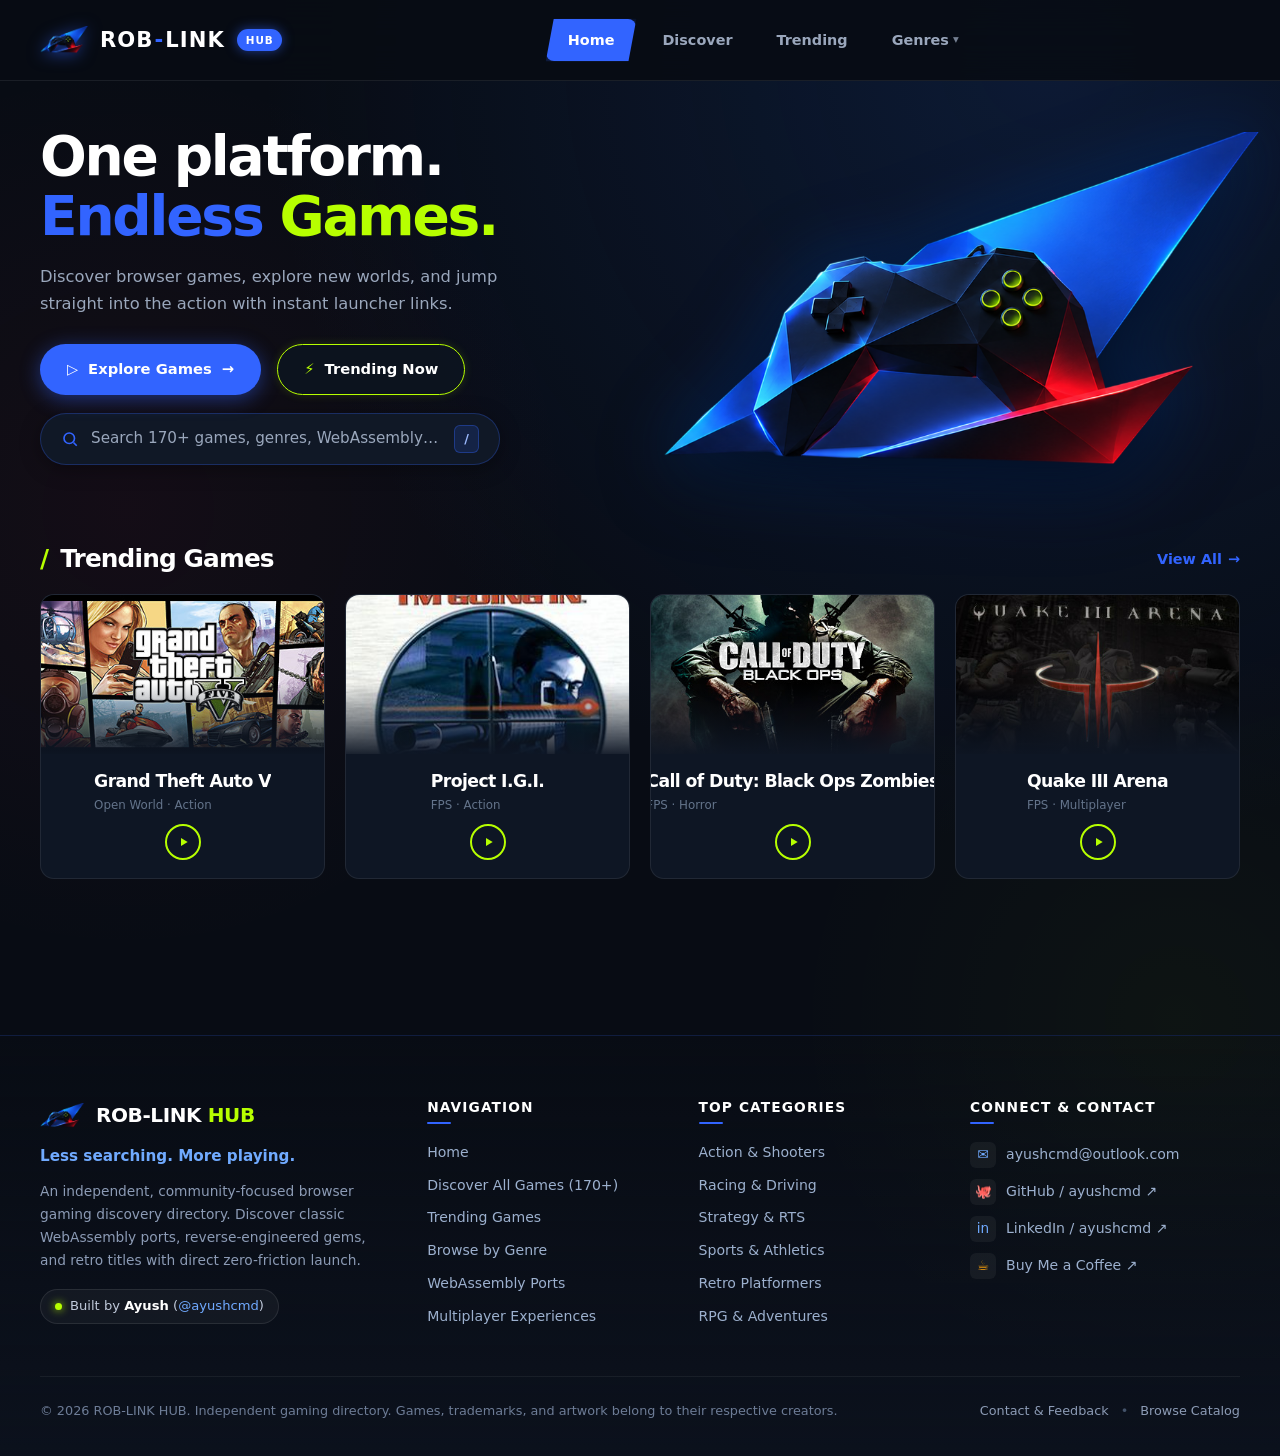
==== commit 95139476: "Visual refresh, 173-game catalog, PWA controller branding, and trending updates" ====
--- a/index.html
+++ b/index.html
@@ -6,7 +6,20 @@
 <meta name="theme-color" content="#080c14">
 <meta name="description" content="Discover browser games, WebAssembly ports, and creative gaming projects with clear launch options.">
 <title>ROB-LINK HUB · Games without friction</title>
-<link rel="icon" href="assets/images/favicon.svg" type="image/svg+xml">
+<link rel="icon" type="image/png" sizes="32x32" href="assets/images/icons/favicon-32x32.png">
+<link rel="icon" type="image/png" sizes="64x64" href="assets/images/icons/favicon.png">
+<link rel="shortcut icon" href="favicon.ico">
+<link rel="apple-touch-icon" href="assets/images/icons/apple-touch-icon.png">
+<link rel="manifest" href="manifest.json">
+<meta name="apple-mobile-web-app-capable" content="yes">
+<meta name="apple-mobile-web-app-status-bar-style" content="black-translucent">
+<meta name="apple-mobile-web-app-title" content="ROB-LINK">
+<meta property="og:title" content="ROB-LINK HUB · Games without friction">
+<meta property="og:description" content="Discover browser games, WebAssembly ports, and creative gaming projects with clear launch options.">
+<meta property="og:image" content="assets/images/icons/og-image.png">
+<meta property="og:type" content="website">
+<meta name="twitter:card" content="summary_large_image">
+<meta name="twitter:image" content="assets/images/icons/og-image.png">
 <link rel="stylesheet" href="assets/css/style.css">
 <script src="assets/js/games-data.js" defer></script>
 <script src="assets/js/catalog.js" defer></script>
@@ -28,43 +41,86 @@
       <a href="#discover" id="nav-discover">Discover</a>
       <a href="#trending" id="nav-trending">Trending</a>
       <a href="#genres" id="nav-genres">Genres <span class="nav-chevron" aria-hidden="true">▾</span></a>
-      <a href="#about" id="nav-about">About</a>
     </nav>
     <div class="header-actions">
-      <button class="search-trigger" id="search-open" aria-label="Search games">
-        <span class="search-icon" aria-hidden="true">
-          <svg viewBox="0 0 24 24" width="16" height="16" fill="none" stroke="currentColor" stroke-width="2.2">
-            <circle cx="11" cy="11" r="7"/>
-            <path d="m21 21-4.35-4.35"/>
-          </svg>
-        </span>
-        <span class="search-label">Search games…</span>
-        <kbd aria-hidden="true">/</kbd>
-      </button>
-      <div class="user-avatar" title="Online" aria-label="User status: Online">
-        <svg viewBox="0 0 24 24" width="19" height="19" fill="currentColor" aria-hidden="true">
-          <path d="M12 12c2.21 0 4-1.79 4-4s-1.79-4-4-4-4 1.79-4 4 1.79 4 4 4zm0 2c-2.67 0-8 1.34-8 4v2h16v-2c0-2.66-5.33-4-8-4z"/>
-        </svg>
-        <span class="status-pip" aria-hidden="true"></span>
-      </div>
       <button class="icon-button menu-toggle" id="menu-toggle" aria-label="Toggle navigation" aria-expanded="false" aria-controls="navigation">☰</button>
     </div>
   </div>
 </header>
 
 <main id="main" class="container" tabindex="-1"></main>
-<noscript><p class="container notice">Enable JavaScript to browse the game catalog and use the player.</p></noscript>
+<noscript><p class="container notice">Enable JavaScript to browse the game catalog and launch games.</p></noscript>
 
-<footer class="container site-footer">
-  <div class="footer-brand">
-    <div class="footer-brand-header">
-      <img src="assets/images/origami-controller.png" class="footer-logo-img" width="36" height="21" alt="" aria-hidden="true">
-      <strong>ROB-LINK <span class="lime">HUB</span></strong>
+<footer class="site-footer">
+  <div class="container footer-grid">
+    <div class="footer-col footer-col-brand">
+      <div class="footer-brand-header">
+        <img src="assets/images/origami-controller.png" class="footer-logo-img" width="44" height="26" alt="ROB-LINK Logo">
+        <strong class="footer-brand-title">ROB-LINK <span class="lime">HUB</span></strong>
+      </div>
+      <p class="footer-tagline">Less searching. More playing.</p>
+      <p class="footer-desc">An independent, community-focused browser gaming discovery directory. Discover classic WebAssembly ports, reverse-engineered gems, and retro titles with direct zero-friction launch.</p>
+      <div class="footer-creator-pill">
+        <span class="creator-dot" aria-hidden="true"></span>
+        <span>Built by <strong>Ayush</strong> (<a href="https://github.com/ayushcmd" target="_blank" rel="noopener noreferrer">@ayushcmd</a>)</span>
+      </div>
     </div>
-    <p>Less searching. More playing.</p>
+
+    <div class="footer-col">
+      <h3 class="footer-heading">Navigation</h3>
+      <ul class="footer-links">
+        <li><a href="#home">Home</a></li>
+        <li><a href="#discover">Discover All Games (170+)</a></li>
+        <li><a href="#trending">Trending Games</a></li>
+        <li><a href="#genres">Browse by Genre</a></li>
+        <li><a href="#discover?platform=WebAssembly">WebAssembly Ports</a></li>
+        <li><a href="#discover?feature=Multiplayer">Multiplayer Experiences</a></li>
+      </ul>
+    </div>
+
+    <div class="footer-col">
+      <h3 class="footer-heading">Top Categories</h3>
+      <ul class="footer-links">
+        <li><a href="#discover?genre=Action">Action &amp; Shooters</a></li>
+        <li><a href="#discover?genre=Racing">Racing &amp; Driving</a></li>
+        <li><a href="#discover?genre=Strategy">Strategy &amp; RTS</a></li>
+        <li><a href="#discover?genre=Sports">Sports &amp; Athletics</a></li>
+        <li><a href="#discover?genre=Platformer">Retro Platformers</a></li>
+        <li><a href="#discover?genre=RPG">RPG &amp; Adventures</a></li>
+      </ul>
+    </div>
+
+    <div class="footer-col footer-col-contact">
+      <h3 class="footer-heading">Connect &amp; Contact</h3>
+      <ul class="footer-contact-list">
+        <li>
+          <span class="contact-icon blue" aria-hidden="true">✉</span>
+          <a href="mailto:ayushcmd@outlook.com">ayushcmd@outlook.com</a>
+        </li>
+        <li>
+          <span class="contact-icon" aria-hidden="true">🐙</span>
+          <a href="https://github.com/ayushcmd" target="_blank" rel="noopener noreferrer">GitHub / ayushcmd ↗</a>
+        </li>
+        <li>
+          <span class="contact-icon blue" aria-hidden="true">in</span>
+          <a href="https://linkedin.com/in/ayushcmd" target="_blank" rel="noopener noreferrer">LinkedIn / ayushcmd ↗</a>
+        </li>
+        <li>
+          <span class="contact-icon yellow" aria-hidden="true">☕</span>
+          <a href="https://buymeacoffee.com/ayushcmd" target="_blank" rel="noopener noreferrer">Buy Me a Coffee ↗</a>
+        </li>
+      </ul>
+    </div>
   </div>
-  <p class="footer-credits">An independent discovery hub.<br>Games and artwork belong to their respective creators.</p>
-  <a class="footer-link" href="#about">About &amp; credits ↗</a>
+
+  <div class="container footer-bottom-bar">
+    <p class="footer-legal">© 2026 ROB-LINK HUB. Independent gaming directory. Games, trademarks, and artwork belong to their respective creators.</p>
+    <div class="footer-bottom-links">
+      <a href="mailto:ayushcmd@outlook.com?subject=ROB-LINK%20Inquiry">Contact &amp; Feedback</a>
+      <span class="sep" aria-hidden="true">•</span>
+      <a href="#discover">Browse Catalog</a>
+    </div>
+  </div>
 </footer>
 
 <dialog id="search-dialog" aria-labelledby="search-heading">
--- a/assets/css/style.css
+++ b/assets/css/style.css
@@ -353,7 +353,64 @@
   align-items: center;
   flex-wrap: wrap;
   gap: 16px;
-  margin-bottom: 28px;
+  margin-bottom: 18px;
+}
+.hero-search-wrap {
+  width: 100%;
+  max-width: 460px;
+  margin-bottom: 24px;
+}
+.hero-search-bar {
+  width: 100%;
+  background: rgba(17, 26, 41, 0.9);
+  border: 1px solid rgba(50, 100, 255, 0.28);
+  border-radius: var(--radius-pill);
+  height: 52px;
+  padding: 0 20px;
+  display: flex;
+  align-items: center;
+  gap: 12px;
+  color: var(--text-secondary);
+  font-size: 0.95rem;
+  cursor: pointer;
+  box-shadow: 0 4px 20px rgba(0, 0, 0, 0.35);
+  transition: all 0.25s cubic-bezier(0.16, 1, 0.3, 1);
+  text-align: left;
+}
+.hero-search-bar:hover {
+  border-color: var(--blue);
+  background: rgba(22, 34, 56, 0.95);
+  color: #FFFFFF;
+  box-shadow: 0 0 24px rgba(50, 100, 255, 0.35);
+  transform: translateY(-2px);
+}
+.hero-search-bar .search-icon {
+  color: var(--blue);
+  display: flex;
+  align-items: center;
+  flex-shrink: 0;
+}
+.hero-search-bar .search-label {
+  flex: 1;
+  text-align: left;
+  white-space: nowrap;
+  overflow: hidden;
+  text-overflow: ellipsis;
+  color: var(--text-secondary);
+}
+.hero-search-bar:hover .search-label {
+  color: #FFFFFF;
+}
+.hero-search-bar kbd {
+  background: rgba(50, 100, 255, 0.15);
+  border: 1px solid rgba(50, 100, 255, 0.35);
+  color: #9cbaff;
+  border-radius: 6px;
+  padding: 3px 9px;
+  font-size: 0.8rem;
+  font-family: inherit;
+  font-weight: 700;
+  flex-shrink: 0;
 }
 .button {
   display: inline-flex;
@@ -1597,117 +1654,89 @@
 }
 
 /* ========================================================
-   PLAYER VIEW
+   LINK PENDING & STATUS BADGES
    ======================================================== */
-.player-heading {
-  display: flex;
+.play-link.pending, .button.pending {
+  background: rgba(17, 26, 41, 0.7);
+  color: var(--text-muted);
+  border: 1px dashed var(--border-strong);
+  box-shadow: none;
+  cursor: not-allowed;
+  opacity: 0.75;
+}
+.play-link.pending:hover, .button.pending:hover {
+  transform: none;
+  background: rgba(17, 26, 41, 0.7);
+  color: var(--text-muted);
+  box-shadow: none;
+}
+.round-lime-play.pending {
+  border-color: var(--border-strong);
+  color: var(--text-muted);
+  background: var(--surface-card);
+  cursor: not-allowed;
+  box-shadow: none;
+  opacity: 0.5;
+}
+.round-lime-play.pending:hover {
+  background: var(--surface-card);
+  color: var(--text-muted);
+  transform: none;
+  box-shadow: none;
+}
+.pending-dash {
+  font-size: 14px;
+  line-height: 1;
+}
+
+.card-meta-row {
+  display: flex;
+  align-items: center;
   justify-content: space-between;
-  align-items: center;
-  margin: 28px 0 20px;
-}
-.small-label {
-  font-size: 0.7rem;
-  font-weight: 800;
-  letter-spacing: 0.1em;
-  color: var(--lime);
-}
-.player-title {
-  display: flex;
-  justify-content: space-between;
-  align-items: flex-end;
-  gap: 20px;
-  margin-bottom: 24px;
-}
-.player-title h1 {
-  font-size: clamp(2rem, 3.5vw, 3rem);
-  font-weight: 850;
-  color: #FFFFFF;
-  margin-top: 8px;
-}
-.availability {
+  gap: 8px;
   font-size: 0.72rem;
-  color: var(--text-secondary);
-  display: inline-flex;
-  align-items: center;
-  gap: 6px;
-  background: var(--surface-card);
-  padding: 6px 14px;
+}
+.availability-tag {
+  color: var(--text-muted);
+  font-size: 0.68rem;
+}
+
+/* Badge variants */
+.badge-browser.badge-pending {
+  border-color: rgba(100, 116, 139, 0.4);
+  color: var(--text-muted);
+  background: rgba(14, 22, 36, 0.9);
+}
+.badge-browser.badge-offline {
+  border-color: rgba(236, 35, 66, 0.4);
+  color: var(--red);
+  background: rgba(14, 22, 36, 0.9);
+}
+.badge-browser.badge-files {
+  border-color: rgba(0, 229, 255, 0.4);
+  color: var(--cyan);
+  background: rgba(14, 22, 36, 0.9);
+}
+.dot-red { color: var(--red); font-size: 0.6rem; }
+.dot-cyan { color: var(--cyan); font-size: 0.6rem; }
+.dot-muted { color: var(--text-muted); font-size: 0.6rem; }
+
+.search-result.pending-result {
+  opacity: 0.75;
+  cursor: default;
+}
+.badge-pending-sm {
+  font-size: 0.65rem;
+  background: #1B293F;
+  color: var(--text-muted);
+  padding: 2px 7px;
   border-radius: var(--radius-pill);
-  border: 1px solid var(--border-strong);
-}
-.availability::before {
-  content: '';
-  width: 6px;
-  height: 6px;
-  background: var(--lime);
-  border-radius: 50%;
-}
-.player-stage {
-  background: #04070D;
-  border: 1px solid var(--border-strong);
-  border-radius: var(--radius-lg);
-  overflow: hidden;
-  min-height: 440px;
-  aspect-ratio: 16 / 9;
-  display: grid;
-  place-items: center;
-  position: relative;
-}
-.player-placeholder {
-  position: relative;
-  display: grid;
-  place-items: center;
-  width: 100%;
-  height: 100%;
-  padding: 32px;
-  text-align: center;
-}
-.player-placeholder img {
-  position: absolute;
-  width: 100%;
-  height: 100%;
-  object-fit: cover;
-  opacity: 0.18;
-  filter: blur(4px);
-}
-.player-placeholder > div {
-  position: relative;
-  z-index: 2;
-  max-width: 640px;
-}
-.player-placeholder h2 {
-  font-size: 1.7rem;
-  font-weight: 850;
-  color: #FFFFFF;
-  margin-bottom: 12px;
-}
-.player-placeholder p {
-  color: var(--text-secondary);
-  font-size: 0.9rem;
-  margin-bottom: 22px;
-}
-.player-stage iframe {
-  width: 100%;
-  height: 100%;
-  border: none;
-}
-.player-stage:fullscreen {
-  border: none;
-  border-radius: 0;
-  width: 100vw;
-  height: 100vh;
-}
-.player-tools {
-  display: flex;
-  align-items: center;
-  justify-content: space-between;
-  gap: 20px;
-  margin: 18px 0 28px;
-}
-.player-information {
-  display: grid;
-  grid-template-columns: 1fr 1fr;
-  gap: 24px;
+  margin-left: auto;
+}
+.ext-icon {
+  margin-left: auto;
+  color: var(--blue-light);
+  font-weight: 700;
 }
 
 /* ========================================================
@@ -1767,29 +1796,168 @@
    FOOTER
    ======================================================== */
 .site-footer {
-  padding: 34px 0 44px;
-  border-top: 1px solid rgba(255, 255, 255, 0.08);
-  display: flex;
-  align-items: center;
-  justify-content: space-between;
-  gap: 24px;
-  font-size: 0.76rem;
-  color: var(--text-secondary);
+  margin-top: 60px;
+  padding: 64px 0 36px;
+  border-top: 1px solid rgba(50, 100, 255, 0.15);
+  background: linear-gradient(180deg, rgba(8, 12, 20, 0) 0%, rgba(12, 18, 30, 0.85) 100%);
+  color: var(--text-secondary);
+  font-size: 0.88rem;
+}
+.footer-grid {
+  display: grid;
+  grid-template-columns: 1.8fr 1.2fr 1.2fr 1.4fr;
+  gap: 40px;
+  margin-bottom: 48px;
+}
+.footer-col-brand {
+  padding-right: 20px;
 }
 .footer-brand-header {
   display: flex;
   align-items: center;
-  gap: 10px;
-  margin-bottom: 4px;
+  gap: 12px;
+  margin-bottom: 14px;
 }
 .footer-logo-img {
-  width: 32px;
+  width: 44px;
   height: auto;
   object-fit: contain;
 }
-.footer-link {
+.footer-brand-title {
+  font-size: 1.25rem;
+  font-weight: 850;
+  letter-spacing: -0.02em;
+  color: #FFFFFF;
+}
+.footer-tagline {
   color: var(--blue-light);
-  font-weight: 600;
+  font-weight: 700;
+  font-size: 0.95rem;
+  margin-bottom: 12px;
+}
+.footer-desc {
+  line-height: 1.65;
+  color: #8c9bb5;
+  font-size: 0.86rem;
+  margin-bottom: 18px;
+}
+.footer-creator-pill {
+  display: inline-flex;
+  align-items: center;
+  gap: 8px;
+  background: rgba(255, 255, 255, 0.04);
+  border: 1px solid rgba(255, 255, 255, 0.09);
+  padding: 6px 14px;
+  border-radius: var(--radius-pill);
+  font-size: 0.82rem;
+  color: #c0cadb;
+}
+.footer-creator-pill strong {
+  color: #FFFFFF;
+}
+.footer-creator-pill a {
+  color: var(--blue-light);
+  text-decoration: none;
+}
+.footer-creator-pill a:hover {
+  text-decoration: underline;
+}
+.creator-dot {
+  width: 7px;
+  height: 7px;
+  background: var(--lime);
+  border-radius: 50%;
+  box-shadow: 0 0 8px var(--lime);
+}
+.footer-heading {
+  font-size: 0.86rem;
+  font-weight: 800;
+  text-transform: uppercase;
+  letter-spacing: 0.08em;
+  color: #FFFFFF;
+  margin-bottom: 18px;
+  position: relative;
+  padding-bottom: 8px;
+}
+.footer-heading::after {
+  content: "";
+  position: absolute;
+  left: 0;
+  bottom: 0;
+  width: 24px;
+  height: 2px;
+  background: var(--blue);
+  border-radius: 2px;
+}
+.footer-links, .footer-contact-list {
+  list-style: none;
+  padding: 0;
+  margin: 0;
+  display: flex;
+  flex-direction: column;
+  gap: 11px;
+}
+.footer-links li a, .footer-contact-list li a {
+  color: #9cb0ce;
+  text-decoration: none;
+  font-size: 0.88rem;
+  transition: all 0.2s ease;
+  display: inline-flex;
+  align-items: center;
+  gap: 6px;
+}
+.footer-links li a:hover, .footer-contact-list li a:hover {
+  color: #FFFFFF;
+  transform: translateX(3px);
+}
+.footer-contact-list li {
+  display: flex;
+  align-items: center;
+  gap: 10px;
+}
+.contact-icon {
+  display: inline-flex;
+  align-items: center;
+  justify-content: center;
+  width: 26px;
+  height: 26px;
+  border-radius: 6px;
+  background: rgba(255, 255, 255, 0.05);
+  font-size: 0.85rem;
+  flex-shrink: 0;
+}
+.contact-icon.blue { color: var(--blue-light); }
+.contact-icon.yellow { color: #f59e0b; }
+.footer-bottom-bar {
+  padding-top: 24px;
+  border-top: 1px solid rgba(255, 255, 255, 0.06);
+  display: flex;
+  align-items: center;
+  justify-content: space-between;
+  flex-wrap: wrap;
+  gap: 16px;
+  font-size: 0.8rem;
+  color: #6d7c96;
+}
+.footer-legal {
+  margin: 0;
+  line-height: 1.5;
+}
+.footer-bottom-links {
+  display: flex;
+  align-items: center;
+  gap: 12px;
+}
+.footer-bottom-links a {
+  color: #8c9bb5;
+  text-decoration: none;
+  transition: color 0.2s ease;
+}
+.footer-bottom-links a:hover {
+  color: #FFFFFF;
+}
+.footer-bottom-links .sep {
+  color: #435269;
 }
 
 /* ========================================================
@@ -1886,8 +2054,13 @@
   .about-grid, .about-stack {
     grid-template-columns: 1fr;
   }
-  .player-information {
-    grid-template-columns: 1fr;
+  .footer-grid {
+    grid-template-columns: 1fr 1fr;
+    gap: 32px;
+  }
+  .footer-col-brand {
+    grid-column: 1 / -1;
+    padding-right: 0;
   }
 }
 
@@ -1919,7 +2092,11 @@
   .rank-thumb {
     width: 70px;
   }
-  .site-footer {
+  .footer-grid {
+    grid-template-columns: 1fr;
+    gap: 28px;
+  }
+  .footer-bottom-bar {
     flex-direction: column;
     align-items: flex-start;
   }
